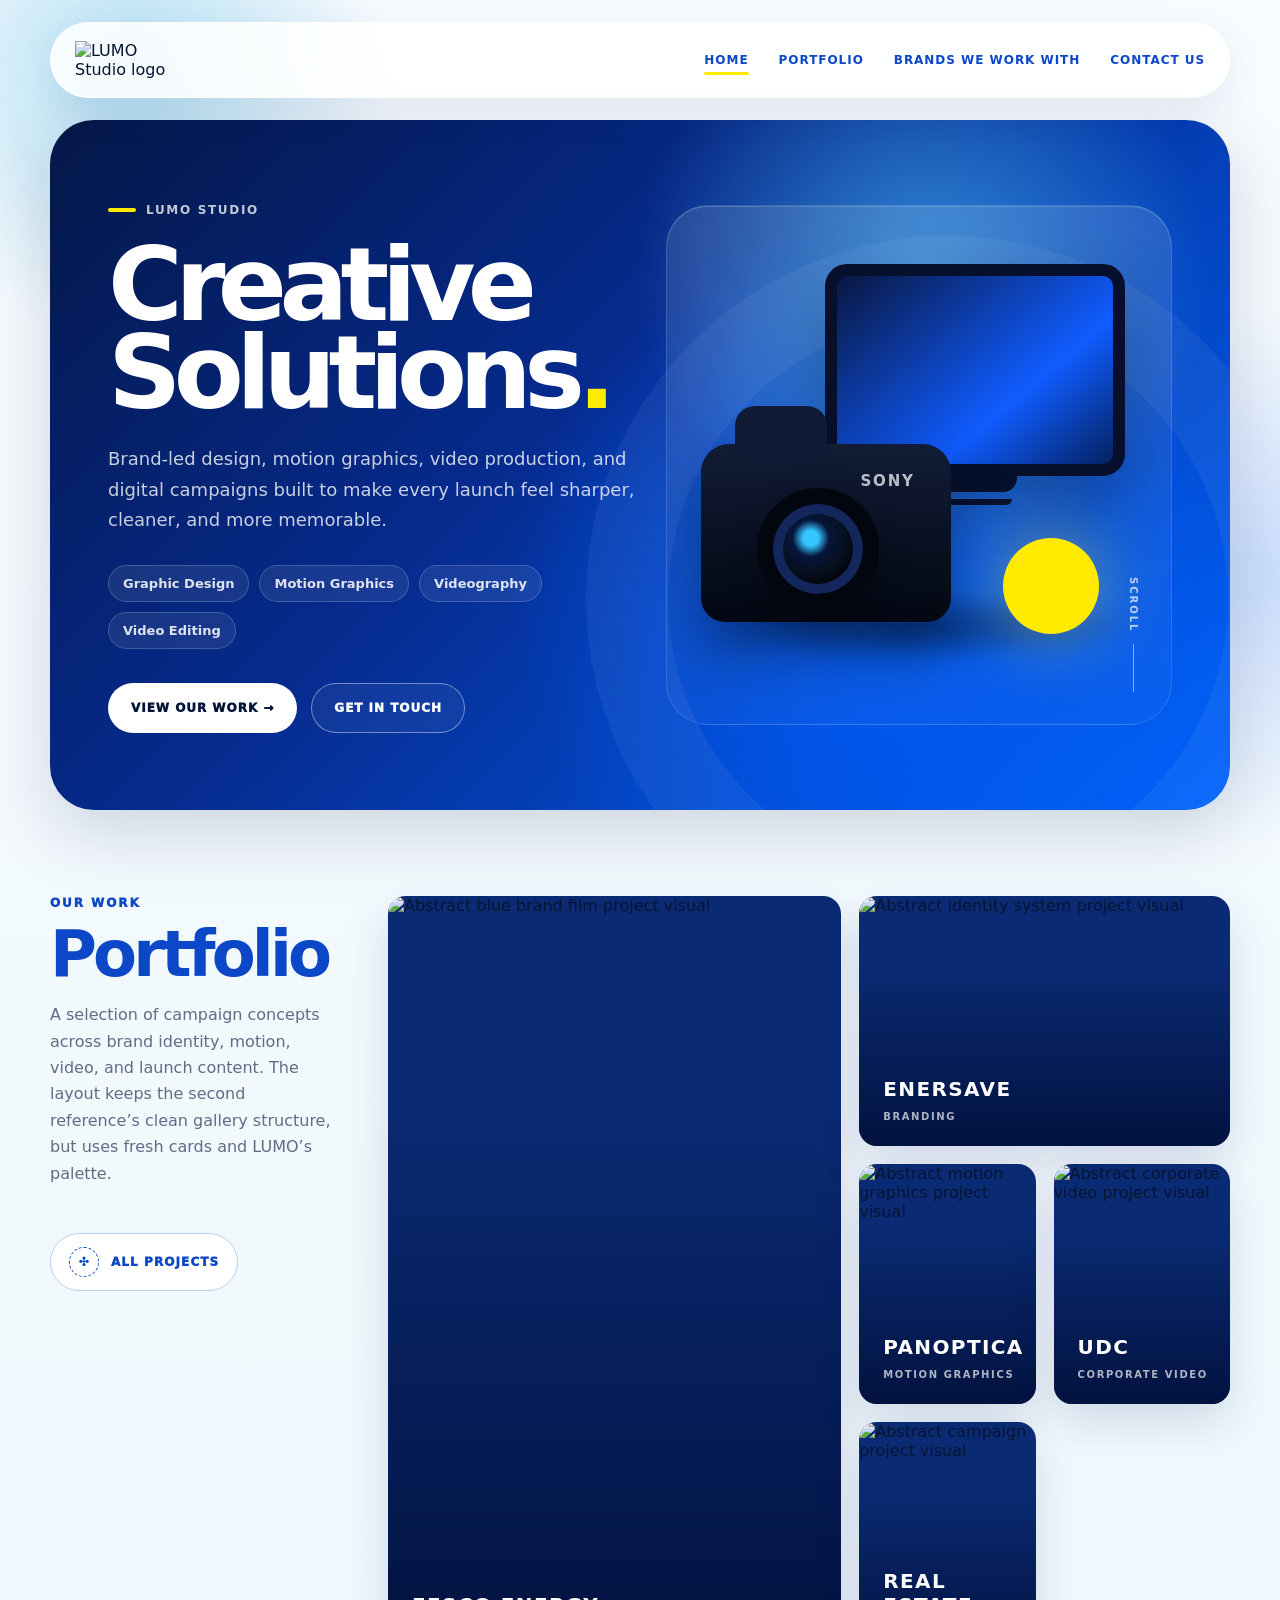
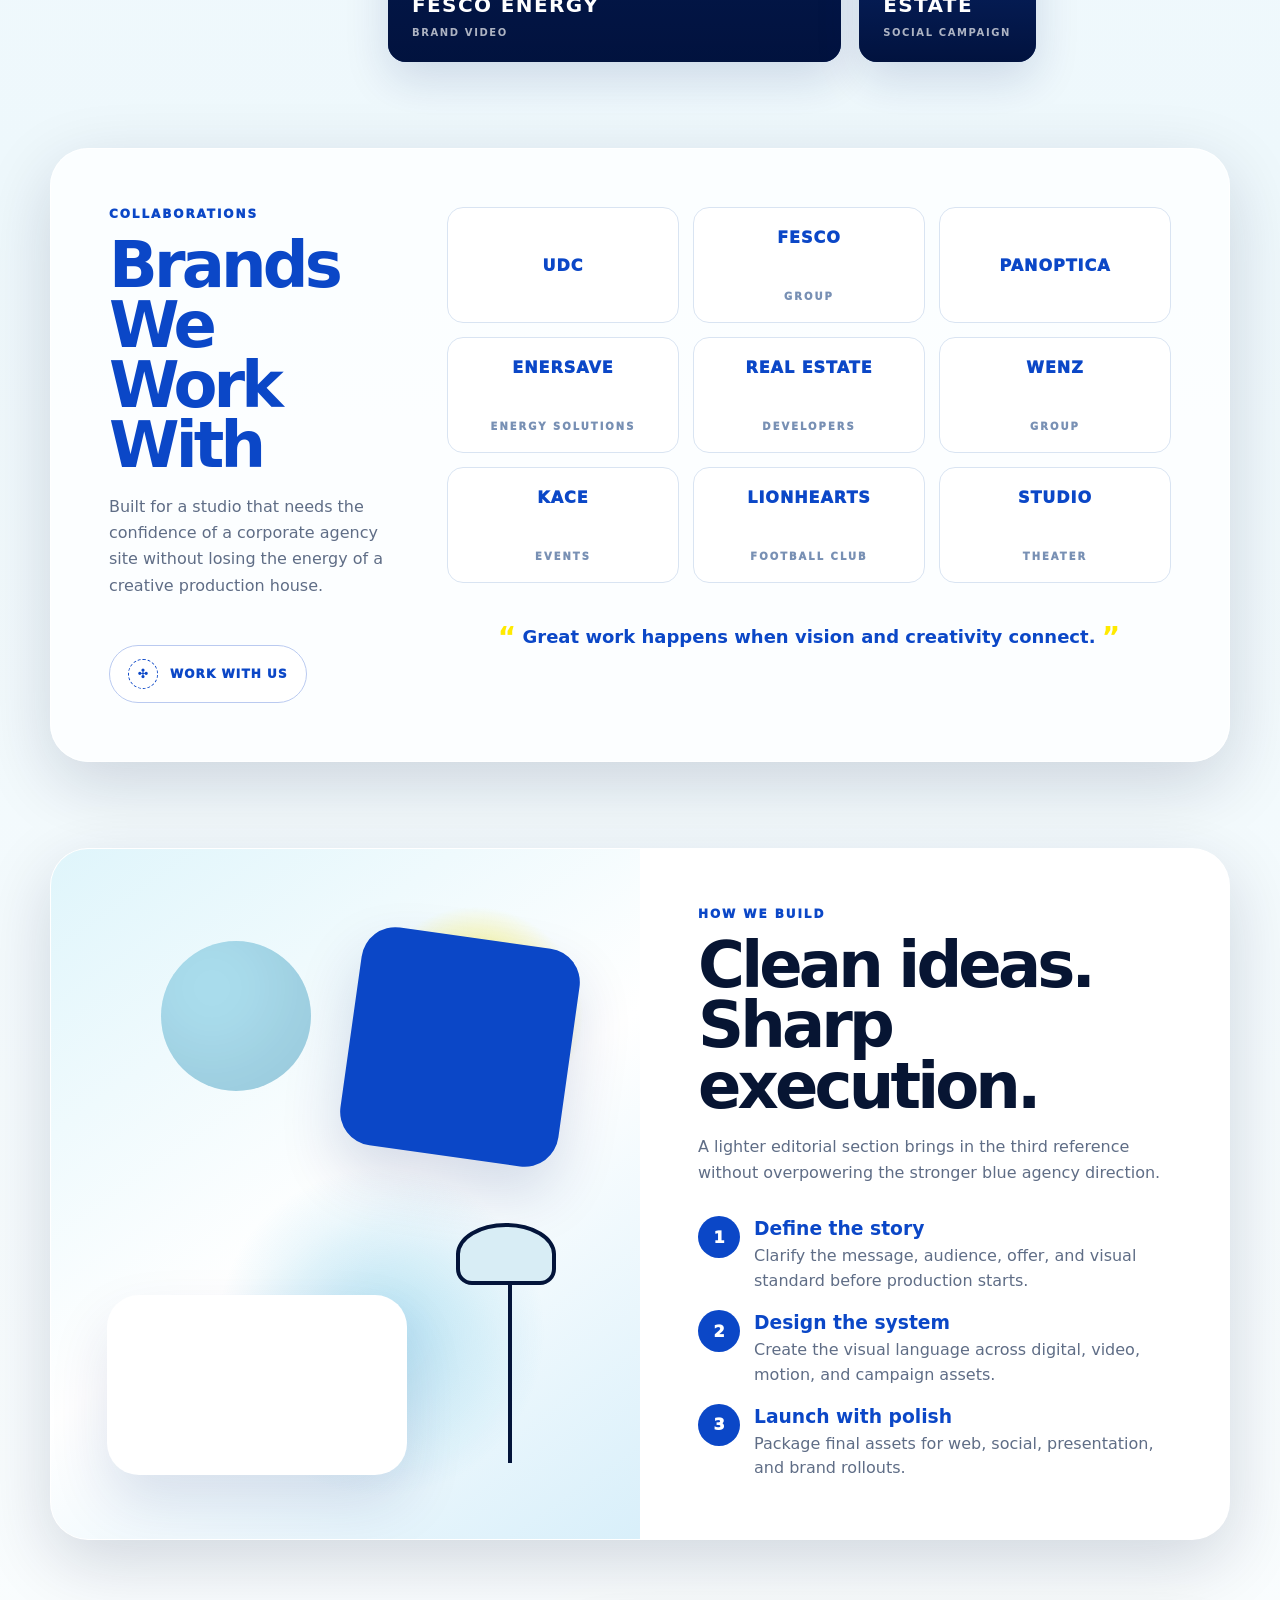
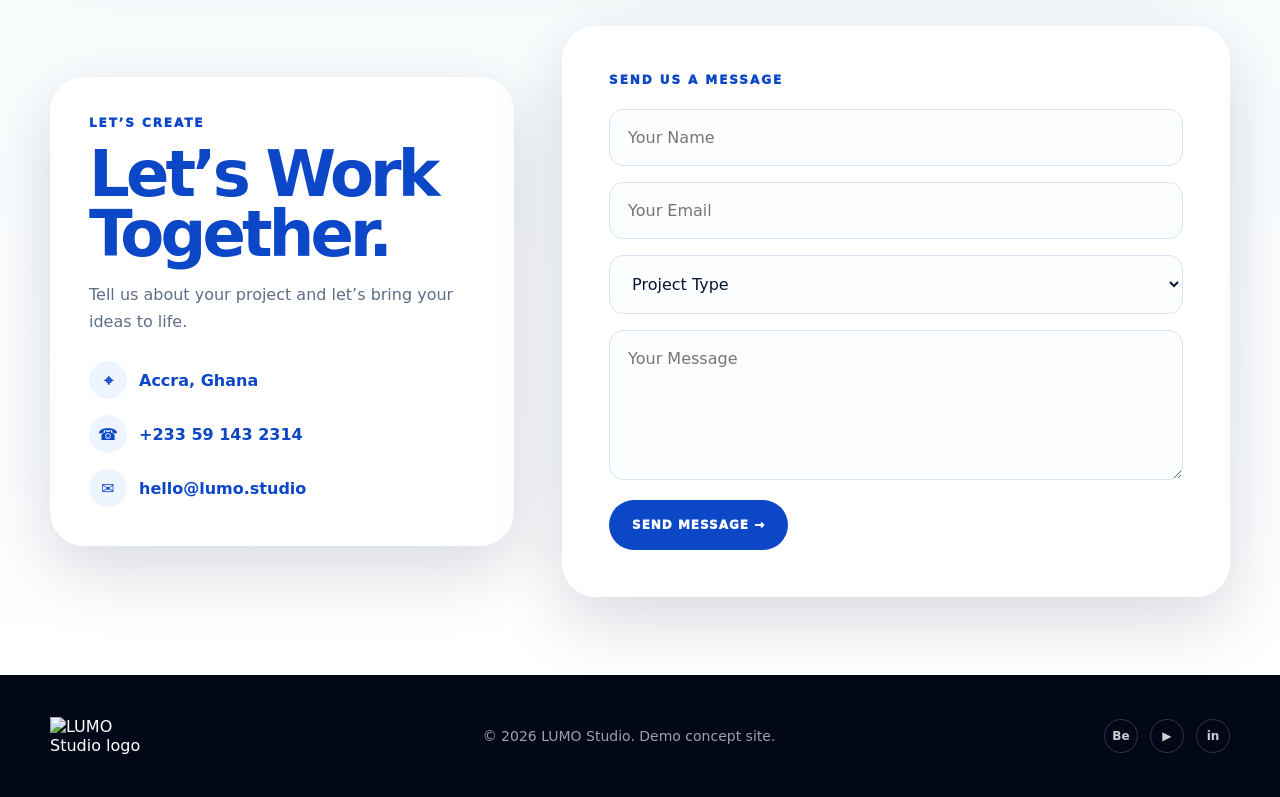
==== index.html @ 0fdd01d3 "Add files via upload" ====
<!doctype html>
<html lang="en">
<head>
  <meta charset="utf-8" />
  <meta name="viewport" content="width=device-width, initial-scale=1" />
  <title>LUMO Studio — Creative Solutions Demo</title>
  <meta name="description" content="Demo website concept for LUMO Studio: portfolio, brands, creative services, and contact." />
  <link rel="icon" href="assets/favicon.png" />
  <style>
    :root {
      --blue-950: #020817;
      --blue-900: #03143a;
      --blue-800: #062a78;
      --blue-700: #0b47c7;
      --blue-600: #005eff;
      --blue-500: #0b74ff;
      --sky: #43b5df;
      --soft-sky: #dff5fb;
      --yellow: #ffea00;
      --ink: #071533;
      --muted: #5f6d86;
      --line: #d9e4f2;
      --paper: #ffffff;
      --paper-soft: #f5f9ff;
      --shadow: 0 22px 70px rgba(3, 20, 58, .16);
      --radius-xl: 34px;
      --radius-lg: 24px;
      --radius-md: 16px;
      --max: 1180px;
    }

    * { box-sizing: border-box; }
    html { scroll-behavior: smooth; }
    body {
      margin: 0;
      font-family: Inter, ui-sans-serif, system-ui, -apple-system, BlinkMacSystemFont, "Segoe UI", sans-serif;
      color: var(--ink);
      background: linear-gradient(180deg, #f8fbff 0%, #eef8fc 44%, #ffffff 100%);
      overflow-x: hidden;
    }
    a { color: inherit; text-decoration: none; }
    img { display: block; max-width: 100%; }
    button, input, textarea, select { font: inherit; }

    .site-shell { position: relative; min-height: 100vh; }
    .glow {
      position: fixed;
      inset: -20% auto auto -10%;
      width: 520px;
      height: 520px;
      background: radial-gradient(circle, rgba(67,181,223,.38), transparent 70%);
      pointer-events: none;
      z-index: -1;
      filter: blur(12px);
    }
    .glow.two {
      inset: 35% -18% auto auto;
      background: radial-gradient(circle, rgba(0,94,255,.18), transparent 72%);
    }

    .nav {
      width: min(var(--max), calc(100% - 44px));
      margin: 22px auto 0;
      height: 76px;
      display: flex;
      align-items: center;
      justify-content: space-between;
      padding: 0 24px;
      border: 1px solid rgba(255,255,255,.72);
      border-radius: 999px;
      background: rgba(255,255,255,.86);
      backdrop-filter: blur(18px);
      box-shadow: 0 12px 40px rgba(0, 32, 98, .08);
      position: sticky;
      top: 16px;
      z-index: 40;
    }
    .brand { display: inline-flex; align-items: center; gap: 10px; min-width: 136px; }
    .brand img { width: 108px; height: auto; }
    .nav-links { display: flex; align-items: center; gap: 30px; text-transform: uppercase; letter-spacing: .08em; font-size: 12px; font-weight: 850; color: var(--blue-700); }
    .nav-links a { position: relative; padding: 10px 0; }
    .nav-links a::after {
      content: "";
      position: absolute;
      left: 0; right: 0; bottom: 2px;
      height: 3px;
      border-radius: 999px;
      background: var(--yellow);
      transform: scaleX(0);
      transform-origin: left;
      transition: transform .2s ease;
    }
    .nav-links a:hover::after, .nav-links a.active::after { transform: scaleX(1); }
    .mobile-toggle { display: none; border: 0; background: var(--blue-700); color: white; border-radius: 999px; width: 44px; height: 44px; align-items: center; justify-content: center; cursor: pointer; }
    .mobile-toggle span, .mobile-toggle span::before, .mobile-toggle span::after { content: ""; width: 18px; height: 2px; border-radius: 999px; display: block; background: currentColor; position: relative; }
    .mobile-toggle span::before { position: absolute; top: -6px; }
    .mobile-toggle span::after { position: absolute; top: 6px; }

    .hero {
      width: min(var(--max), calc(100% - 44px));
      margin: 22px auto 0;
      min-height: 690px;
      display: grid;
      grid-template-columns: 1.03fr .97fr;
      align-items: center;
      gap: 20px;
      padding: 58px;
      border-radius: 44px;
      color: white;
      background:
        radial-gradient(circle at 74% 22%, rgba(84,201,255,.55), transparent 28%),
        radial-gradient(circle at 70% 70%, rgba(0,94,255,.85), transparent 38%),
        linear-gradient(135deg, #041747 0%, #062b8f 43%, #0064ff 100%);
      box-shadow: var(--shadow);
      overflow: hidden;
      position: relative;
    }
    .hero::before {
      content: "";
      position: absolute;
      inset: auto -80px -150px auto;
      width: 560px;
      height: 560px;
      border-radius: 50%;
      border: 82px solid rgba(255,255,255,.05);
    }
    .hero-copy, .hero-visual { position: relative; z-index: 2; }
    .eyebrow {
      display: inline-flex;
      align-items: center;
      gap: 10px;
      text-transform: uppercase;
      letter-spacing: .14em;
      font-size: 12px;
      font-weight: 900;
      color: rgba(255,255,255,.76);
    }
    .eyebrow::before { content: ""; width: 28px; height: 4px; border-radius: 999px; background: var(--yellow); }
    h1, h2, h3, p { margin-top: 0; }
    h1 {
      font-size: clamp(54px, 8vw, 102px);
      line-height: .86;
      letter-spacing: -.075em;
      margin: 24px 0 28px;
      max-width: 690px;
    }
    .dot { color: var(--yellow); }
    .hero p {
      max-width: 530px;
      color: rgba(255,255,255,.78);
      font-size: 18px;
      line-height: 1.68;
      margin-bottom: 30px;
    }
    .hero-services { display: flex; flex-wrap: wrap; gap: 10px; margin: 0 0 34px; padding: 0; list-style: none; }
    .hero-services li {
      border: 1px solid rgba(255,255,255,.18);
      background: rgba(255,255,255,.08);
      padding: 10px 14px;
      border-radius: 999px;
      font-size: 13px;
      font-weight: 800;
      color: rgba(255,255,255,.86);
    }
    .actions { display: flex; gap: 14px; flex-wrap: wrap; }
    .btn {
      display: inline-flex;
      align-items: center;
      justify-content: center;
      gap: 10px;
      min-height: 50px;
      padding: 0 22px;
      border-radius: 999px;
      font-size: 12px;
      font-weight: 950;
      letter-spacing: .08em;
      text-transform: uppercase;
      border: 1px solid transparent;
      cursor: pointer;
      transition: transform .2s ease, box-shadow .2s ease, background .2s ease;
    }
    .btn:hover { transform: translateY(-2px); box-shadow: 0 12px 30px rgba(0,0,0,.14); }
    .btn.primary { color: var(--blue-900); background: white; }
    .btn.secondary { color: white; border-color: rgba(255,255,255,.42); background: rgba(255,255,255,.05); }
    .btn.blue { background: var(--blue-700); color: white; }
    .btn.ghost { background: white; color: var(--blue-700); border-color: var(--line); }

    .hero-visual { min-height: 560px; display: grid; place-items: center; }
    .stage {
      width: min(100%, 520px);
      height: 520px;
      border-radius: 42px;
      position: relative;
      background: linear-gradient(180deg, rgba(255,255,255,.12), rgba(255,255,255,.03));
      border: 1px solid rgba(255,255,255,.12);
      box-shadow: inset 0 1px 0 rgba(255,255,255,.18);
      overflow: hidden;
    }
    .stage::before {
      content: "";
      position: absolute;
      left: 34px; right: 34px; bottom: 62px;
      height: 72px;
      border-radius: 50%;
      background: radial-gradient(ellipse, rgba(0,0,0,.42), transparent 70%);
      filter: blur(8px);
    }
    .monitor {
      position: absolute;
      right: 46px; top: 58px;
      width: 300px; height: 212px;
      border-radius: 22px;
      background: linear-gradient(140deg, #091742, #105cff 65%, #042160);
      border: 12px solid #06102c;
      box-shadow: 0 30px 70px rgba(0,0,0,.3);
      display: grid; place-items: center;
    }
    .monitor img { width: 188px; filter: drop-shadow(0 10px 22px rgba(0,0,0,.25)); }
    .monitor::after { content: ""; position: absolute; width: 84px; height: 16px; background: #06102c; border-radius: 0 0 14px 14px; left: 50%; transform: translateX(-50%); bottom: -28px; box-shadow: 0 18px 0 -5px #06102c; }
    .camera {
      position: absolute;
      left: 34px; bottom: 102px;
      width: 250px; height: 178px;
      background: linear-gradient(180deg, #111c36, #030712);
      border-radius: 28px 28px 24px 24px;
      box-shadow: 0 32px 60px rgba(0,0,0,.38);
    }
    .camera::before {
      content: "";
      position: absolute; left: 34px; top: -38px; width: 92px; height: 52px; border-radius: 20px 20px 10px 10px; background: #101a34;
    }
    .camera::after {
      content: "SONY";
      position: absolute; right: 36px; top: 28px; color: rgba(255,255,255,.72); font-size: 15px; letter-spacing: .12em; font-weight: 900;
    }
    .lens { position: absolute; left: 56px; top: 44px; width: 122px; height: 122px; border-radius: 50%; background: radial-gradient(circle at 42% 38%, #35c5ff 0 10%, #06153a 24%, #07101f 45%, #000 70%); border: 16px solid #02060f; box-shadow: inset 0 0 0 10px #14275d, 0 10px 30px rgba(0,0,0,.3); }
    .accent-orb { position: absolute; right: 72px; bottom: 90px; width: 96px; height: 96px; border-radius: 50%; background: var(--yellow); box-shadow: 0 0 70px rgba(255,234,0,.4); }
    .scroll-note { position: absolute; right: 32px; bottom: 32px; writing-mode: vertical-rl; text-transform: uppercase; letter-spacing: .2em; font-size: 10px; font-weight: 900; color: rgba(255,255,255,.7); }
    .scroll-note::after { content: ""; display: inline-block; height: 48px; width: 1px; margin-top: 12px; background: rgba(255,255,255,.5); }

    section { width: min(var(--max), calc(100% - 44px)); margin: 86px auto 0; }
    .section-grid { display: grid; grid-template-columns: 290px 1fr; gap: 48px; align-items: start; }
    .section-kicker { color: var(--blue-700); text-transform: uppercase; letter-spacing: .16em; font-size: 12px; font-weight: 950; margin-bottom: 14px; }
    h2 { font-size: clamp(38px, 5vw, 70px); line-height: .94; letter-spacing: -.06em; margin-bottom: 18px; color: var(--blue-700); }
    .section-copy { color: var(--muted); line-height: 1.65; font-size: 16px; }

    .filter-pill {
      margin-top: 30px;
      display: inline-flex;
      align-items: center;
      gap: 12px;
      padding: 13px 18px;
      border-radius: 999px;
      border: 1px solid #bacaf0;
      color: var(--blue-700);
      font-size: 12px;
      font-weight: 950;
      letter-spacing: .09em;
      text-transform: uppercase;
      background: white;
    }
    .filter-pill .symbol { width: 30px; height: 30px; border-radius: 50%; border: 1px dashed var(--blue-700); display: grid; place-items: center; }

    .portfolio-grid { display: grid; grid-template-columns: 1.1fr .9fr; gap: 18px; }
    .portfolio-card {
      min-height: 240px;
      position: relative;
      overflow: hidden;
      border-radius: 18px;
      background: #0a2a73;
      box-shadow: 0 18px 46px rgba(5, 35, 109, .14);
      isolation: isolate;
    }
    .portfolio-card.large { min-height: 330px; }
    .portfolio-card img { width: 100%; height: 100%; object-fit: cover; position: absolute; inset: 0; z-index: -2; transition: transform .4s ease; }
    .portfolio-card::after { content: ""; position: absolute; inset: 0; background: linear-gradient(180deg, rgba(0,0,0,0) 28%, rgba(0,15,55,.88) 100%); z-index: -1; }
    .portfolio-card:hover img { transform: scale(1.06); }
    .card-label { position: absolute; left: 24px; bottom: 22px; color: white; }
    .card-label h3 { margin: 0 0 4px; text-transform: uppercase; letter-spacing: .07em; font-size: 20px; }
    .card-label span { text-transform: uppercase; letter-spacing: .16em; font-size: 10px; font-weight: 900; color: rgba(255,255,255,.68); }
    .portfolio-stack { display: grid; grid-template-columns: 1fr 1fr; gap: 18px; }
    .portfolio-stack .portfolio-card { min-height: 240px; }
    .portfolio-stack .portfolio-card:first-child { grid-column: span 2; min-height: 250px; }

    .brands-panel {
      padding: 58px;
      border-radius: 38px;
      background: rgba(255,255,255,.76);
      border: 1px solid rgba(255,255,255,.9);
      box-shadow: var(--shadow);
    }
    .brand-grid { display: grid; grid-template-columns: repeat(3, 1fr); gap: 14px; }
    .brand-tile {
      min-height: 116px;
      border: 1px solid var(--line);
      border-radius: 16px;
      background: white;
      display: grid;
      place-items: center;
      color: var(--blue-700);
      font-weight: 950;
      letter-spacing: .06em;
      text-align: center;
      text-transform: uppercase;
      transition: transform .2s ease, box-shadow .2s ease;
    }
    .brand-tile small { display: block; margin-top: 5px; color: #7890b4; font-size: 10px; letter-spacing: .2em; }
    .brand-tile:hover { transform: translateY(-4px); box-shadow: 0 20px 40px rgba(5, 35, 109, .11); }
    .quote { margin: 38px 0 0; color: var(--blue-700); text-align: center; font-weight: 850; font-size: 18px; }
    .quote .mark { color: var(--yellow); font-size: 28px; vertical-align: middle; }

    .split-feature {
      display: grid;
      grid-template-columns: 1fr 1fr;
      border-radius: 38px;
      overflow: hidden;
      background: white;
      box-shadow: var(--shadow);
      border: 1px solid rgba(255,255,255,.85);
    }
    .feature-image {
      min-height: 470px;
      background:
        radial-gradient(circle at 72% 24%, rgba(255,234,0,.84), transparent 16%),
        radial-gradient(circle at 56% 70%, rgba(67,181,223,.36), transparent 28%),
        linear-gradient(145deg, #dff5fb 0%, #ffffff 52%, #d8effa 100%);
      position: relative;
      overflow: hidden;
    }
    .feature-image::before { content: ""; position: absolute; width: 220px; height: 220px; border-radius: 34px; background: var(--blue-700); right: 70px; top: 88px; transform: rotate(8deg); box-shadow: 0 28px 60px rgba(5,35,109,.16); }
    .feature-image::after { content: ""; position: absolute; width: 300px; height: 180px; left: 56px; bottom: 64px; border-radius: 32px; background: white; box-shadow: 0 28px 60px rgba(5,35,109,.12); }
    .prop-circle { position: absolute; width: 150px; height: 150px; border-radius: 50%; background: #a9dcec; left: 110px; top: 92px; box-shadow: inset -24px -28px 60px rgba(3,20,58,.08); }
    .prop-lamp { position: absolute; width: 4px; height: 210px; background: var(--blue-900); right: 128px; bottom: 76px; }
    .prop-lamp::before { content: ""; position: absolute; width: 92px; height: 54px; border-radius: 50% 50% 16px 16px; right: -44px; top: -30px; background: #d8edf5; border: 4px solid var(--blue-900); }
    .feature-copy { padding: 58px; align-self: center; }
    .feature-copy h2 { color: var(--ink); }
    .steps { display: grid; gap: 16px; margin-top: 30px; }
    .step { display: grid; grid-template-columns: 42px 1fr; gap: 14px; align-items: start; }
    .step-num { width: 42px; height: 42px; border-radius: 50%; display: grid; place-items: center; background: var(--blue-700); color: white; font-weight: 950; }
    .step h3 { margin: 2px 0 5px; color: var(--blue-700); }
    .step p { margin: 0; color: var(--muted); line-height: 1.55; }

    .contact {
      margin-bottom: 78px;
      display: grid;
      grid-template-columns: .82fr 1.18fr;
      gap: 48px;
      align-items: center;
    }
    .contact-card {
      border-radius: 34px;
      background: white;
      padding: 38px;
      box-shadow: var(--shadow);
      border: 1px solid rgba(255,255,255,.9);
    }
    .contact-list { display: grid; gap: 16px; margin-top: 26px; color: var(--blue-700); font-weight: 750; }
    .contact-row { display: flex; gap: 12px; align-items: center; }
    .icon-dot { width: 38px; height: 38px; border-radius: 50%; display: grid; place-items: center; background: #eef5ff; color: var(--blue-700); }
    .form {
      padding: 46px;
      border-radius: 34px;
      background: white;
      box-shadow: var(--shadow);
      border: 1px solid rgba(255,255,255,.9);
    }
    .form-title { text-transform: uppercase; color: var(--blue-700); letter-spacing: .16em; font-size: 12px; font-weight: 950; margin-bottom: 22px; }
    .field { position: relative; margin-bottom: 16px; }
    .field input, .field select, .field textarea {
      width: 100%;
      border: 1px solid var(--line);
      border-radius: 14px;
      background: #fbfdff;
      padding: 18px 18px;
      color: var(--ink);
      outline: none;
      transition: border-color .2s ease, box-shadow .2s ease;
    }
    .field textarea { min-height: 150px; resize: vertical; }
    .field input:focus, .field select:focus, .field textarea:focus { border-color: var(--blue-600); box-shadow: 0 0 0 4px rgba(0,94,255,.08); }

    footer {
      background: var(--blue-950);
      color: white;
      padding: 42px 0;
    }
    .footer-inner { width: min(var(--max), calc(100% - 44px)); margin: 0 auto; display: flex; justify-content: space-between; align-items: center; gap: 24px; }
    .footer-inner img { width: 104px; }
    .footer-inner p { margin: 0; color: rgba(255,255,255,.62); font-size: 14px; }
    .socials { display: flex; gap: 12px; }
    .socials a { width: 34px; height: 34px; border-radius: 50%; border: 1px solid rgba(255,255,255,.18); display: grid; place-items: center; color: rgba(255,255,255,.8); font-size: 12px; font-weight: 900; }

    @media (max-width: 980px) {
      .nav { border-radius: 28px; height: auto; min-height: 72px; flex-wrap: wrap; }
      .mobile-toggle { display: inline-flex; }
      .nav-links { display: none; width: 100%; padding: 18px 0 10px; flex-direction: column; align-items: flex-start; gap: 12px; }
      .nav.open .nav-links { display: flex; }
      .hero { grid-template-columns: 1fr; padding: 44px 28px; min-height: auto; }
      .hero-visual { min-height: 480px; }
      .section-grid, .contact, .split-feature { grid-template-columns: 1fr; }
      .portfolio-grid { grid-template-columns: 1fr; }
      .brands-panel { padding: 34px; }
    }

    @media (max-width: 680px) {
      .nav, .hero, section, .footer-inner { width: min(100% - 28px, var(--max)); }
      .hero { border-radius: 30px; }
      h1 { font-size: 58px; }
      .stage { height: 430px; }
      .monitor { width: 252px; height: 174px; right: 24px; }
      .camera { transform: scale(.82); transform-origin: left bottom; left: 18px; }
      .accent-orb { width: 76px; height: 76px; }
      .portfolio-stack, .brand-grid { grid-template-columns: 1fr; }
      .portfolio-stack .portfolio-card:first-child { grid-column: auto; }
      .brands-panel, .feature-copy, .contact-card, .form { padding: 28px; }
      .footer-inner { flex-direction: column; align-items: flex-start; }
    }
  </style>
</head>
<body>
  <div class="site-shell">
    <div class="glow"></div>
    <div class="glow two"></div>

    <header class="nav" id="topNav">
      <a class="brand" href="#home" aria-label="LUMO home"><img src="assets/lumo-logo-blue.png" alt="LUMO Studio logo" /></a>
      <nav class="nav-links" aria-label="Primary navigation">
        <a href="#home" class="active">Home</a>
        <a href="#portfolio">Portfolio</a>
        <a href="#brands">Brands We Work With</a>
        <a href="#contact">Contact Us</a>
      </nav>
      <button class="mobile-toggle" aria-label="Open menu" onclick="document.getElementById('topNav').classList.toggle('open')"><span></span></button>
    </header>

    <main id="home" class="hero">
      <div class="hero-copy">
        <div class="eyebrow">LUMO Studio</div>
        <h1>Creative<br />Solutions<span class="dot">.</span></h1>
        <p>Brand-led design, motion graphics, video production, and digital campaigns built to make every launch feel sharper, cleaner, and more memorable.</p>
        <ul class="hero-services">
          <li>Graphic Design</li>
          <li>Motion Graphics</li>
          <li>Videography</li>
          <li>Video Editing</li>
        </ul>
        <div class="actions">
          <a class="btn primary" href="#portfolio">View Our Work →</a>
          <a class="btn secondary" href="#contact">Get In Touch</a>
        </div>
      </div>
      <div class="hero-visual" aria-hidden="true">
        <div class="stage">
          <div class="monitor"><img src="assets/lumo-logo-white.png" alt="" /></div>
          <div class="camera"><div class="lens"></div></div>
          <div class="accent-orb"></div>
          <div class="scroll-note">Scroll</div>
        </div>
      </div>
    </main>

    <section id="portfolio" class="section-grid">
      <div class="section-intro">
        <div class="section-kicker">Our Work</div>
        <h2>Portfolio</h2>
        <p class="section-copy">A selection of campaign concepts across brand identity, motion, video, and launch content. The layout keeps the second reference’s clean gallery structure, but uses fresh cards and LUMO’s palette.</p>
        <a class="filter-pill" href="#contact"><span class="symbol">✣</span> All Projects</a>
      </div>
      <div class="portfolio-grid">
        <a class="portfolio-card large" href="#contact" aria-label="Brand film project">
          <img src="assets/portfolio-brand-film.svg" alt="Abstract blue brand film project visual" />
          <div class="card-label"><h3>Fesco Energy</h3><span>Brand Video</span></div>
        </a>
        <div class="portfolio-stack">
          <a class="portfolio-card" href="#contact" aria-label="Identity system project">
            <img src="assets/portfolio-identity.svg" alt="Abstract identity system project visual" />
            <div class="card-label"><h3>Enersave</h3><span>Branding</span></div>
          </a>
          <a class="portfolio-card" href="#contact" aria-label="Motion graphics project">
            <img src="assets/portfolio-motion.svg" alt="Abstract motion graphics project visual" />
            <div class="card-label"><h3>Panoptica</h3><span>Motion Graphics</span></div>
          </a>
          <a class="portfolio-card" href="#contact" aria-label="Corporate video project">
            <img src="assets/portfolio-corporate.svg" alt="Abstract corporate video project visual" />
            <div class="card-label"><h3>UDC</h3><span>Corporate Video</span></div>
          </a>
          <a class="portfolio-card" href="#contact" aria-label="Campaign project">
            <img src="assets/portfolio-campaign.svg" alt="Abstract campaign project visual" />
            <div class="card-label"><h3>Real Estate</h3><span>Social Campaign</span></div>
          </a>
        </div>
      </div>
    </section>

    <section id="brands" class="brands-panel section-grid">
      <div class="section-intro">
        <div class="section-kicker">Collaborations</div>
        <h2>Brands<br />We Work With</h2>
        <p class="section-copy">Built for a studio that needs the confidence of a corporate agency site without losing the energy of a creative production house.</p>
        <a class="filter-pill" href="#contact"><span class="symbol">✣</span> Work With Us</a>
      </div>
      <div>
        <div class="brand-grid">
          <div class="brand-tile">UDC</div>
          <div class="brand-tile">FESCO <small>Group</small></div>
          <div class="brand-tile">Panoptica</div>
          <div class="brand-tile">Enersave <small>Energy Solutions</small></div>
          <div class="brand-tile">Real Estate <small>Developers</small></div>
          <div class="brand-tile">Wenz <small>Group</small></div>
          <div class="brand-tile">KACE <small>Events</small></div>
          <div class="brand-tile">Lionhearts <small>Football Club</small></div>
          <div class="brand-tile">Studio <small>Theater</small></div>
        </div>
        <p class="quote"><span class="mark">“</span> Great work happens when vision and creativity connect. <span class="mark">”</span></p>
      </div>
    </section>

    <section class="split-feature" aria-label="Creative process">
      <div class="feature-image">
        <div class="prop-circle"></div>
        <div class="prop-lamp"></div>
      </div>
      <div class="feature-copy">
        <div class="section-kicker">How We Build</div>
        <h2>Clean ideas. Sharp execution.</h2>
        <p class="section-copy">A lighter editorial section brings in the third reference without overpowering the stronger blue agency direction.</p>
        <div class="steps">
          <div class="step"><div class="step-num">1</div><div><h3>Define the story</h3><p>Clarify the message, audience, offer, and visual standard before production starts.</p></div></div>
          <div class="step"><div class="step-num">2</div><div><h3>Design the system</h3><p>Create the visual language across digital, video, motion, and campaign assets.</p></div></div>
          <div class="step"><div class="step-num">3</div><div><h3>Launch with polish</h3><p>Package final assets for web, social, presentation, and brand rollouts.</p></div></div>
        </div>
      </div>
    </section>

    <section id="contact" class="contact">
      <div class="contact-card">
        <div class="section-kicker">Let’s Create</div>
        <h2>Let’s Work<br />Together.</h2>
        <p class="section-copy">Tell us about your project and let’s bring your ideas to life.</p>
        <div class="contact-list">
          <div class="contact-row"><span class="icon-dot">⌖</span><span>Accra, Ghana</span></div>
          <div class="contact-row"><span class="icon-dot">☎</span><span>+233 59 143 2314</span></div>
          <div class="contact-row"><span class="icon-dot">✉</span><span>hello@lumo.studio</span></div>
        </div>
      </div>
      <form class="form" onsubmit="event.preventDefault(); this.querySelector('.btn').textContent='Message Ready ✓';">
        <div class="form-title">Send Us A Message</div>
        <div class="field"><input type="text" placeholder="Your Name" required /></div>
        <div class="field"><input type="email" placeholder="Your Email" required /></div>
        <div class="field"><select required><option value="">Project Type</option><option>Brand Identity</option><option>Video Production</option><option>Motion Graphics</option><option>Campaign Content</option></select></div>
        <div class="field"><textarea placeholder="Your Message" required></textarea></div>
        <button class="btn blue" type="submit">Send Message →</button>
      </form>
    </section>
  </div>

  <footer>
    <div class="footer-inner">
      <img src="assets/lumo-logo-white.png" alt="LUMO Studio logo" />
      <p>© 2026 LUMO Studio. Demo concept site.</p>
      <div class="socials" aria-label="Social links">
        <a href="#home">Be</a><a href="#home">▶</a><a href="#home">in</a>
      </div>
    </div>
  </footer>

  <script>
    const links = document.querySelectorAll('.nav-links a');
    const sections = [...links].map(a => document.querySelector(a.getAttribute('href'))).filter(Boolean);
    const observer = new IntersectionObserver(entries => {
      entries.forEach(entry => {
        if (!entry.isIntersecting) return;
        links.forEach(a => a.classList.toggle('active', a.getAttribute('href') === '#' + entry.target.id));
      });
    }, { rootMargin: '-42% 0px -50% 0px', threshold: 0 });
    sections.forEach(section => observer.observe(section));
  </script>
</body>
</html>
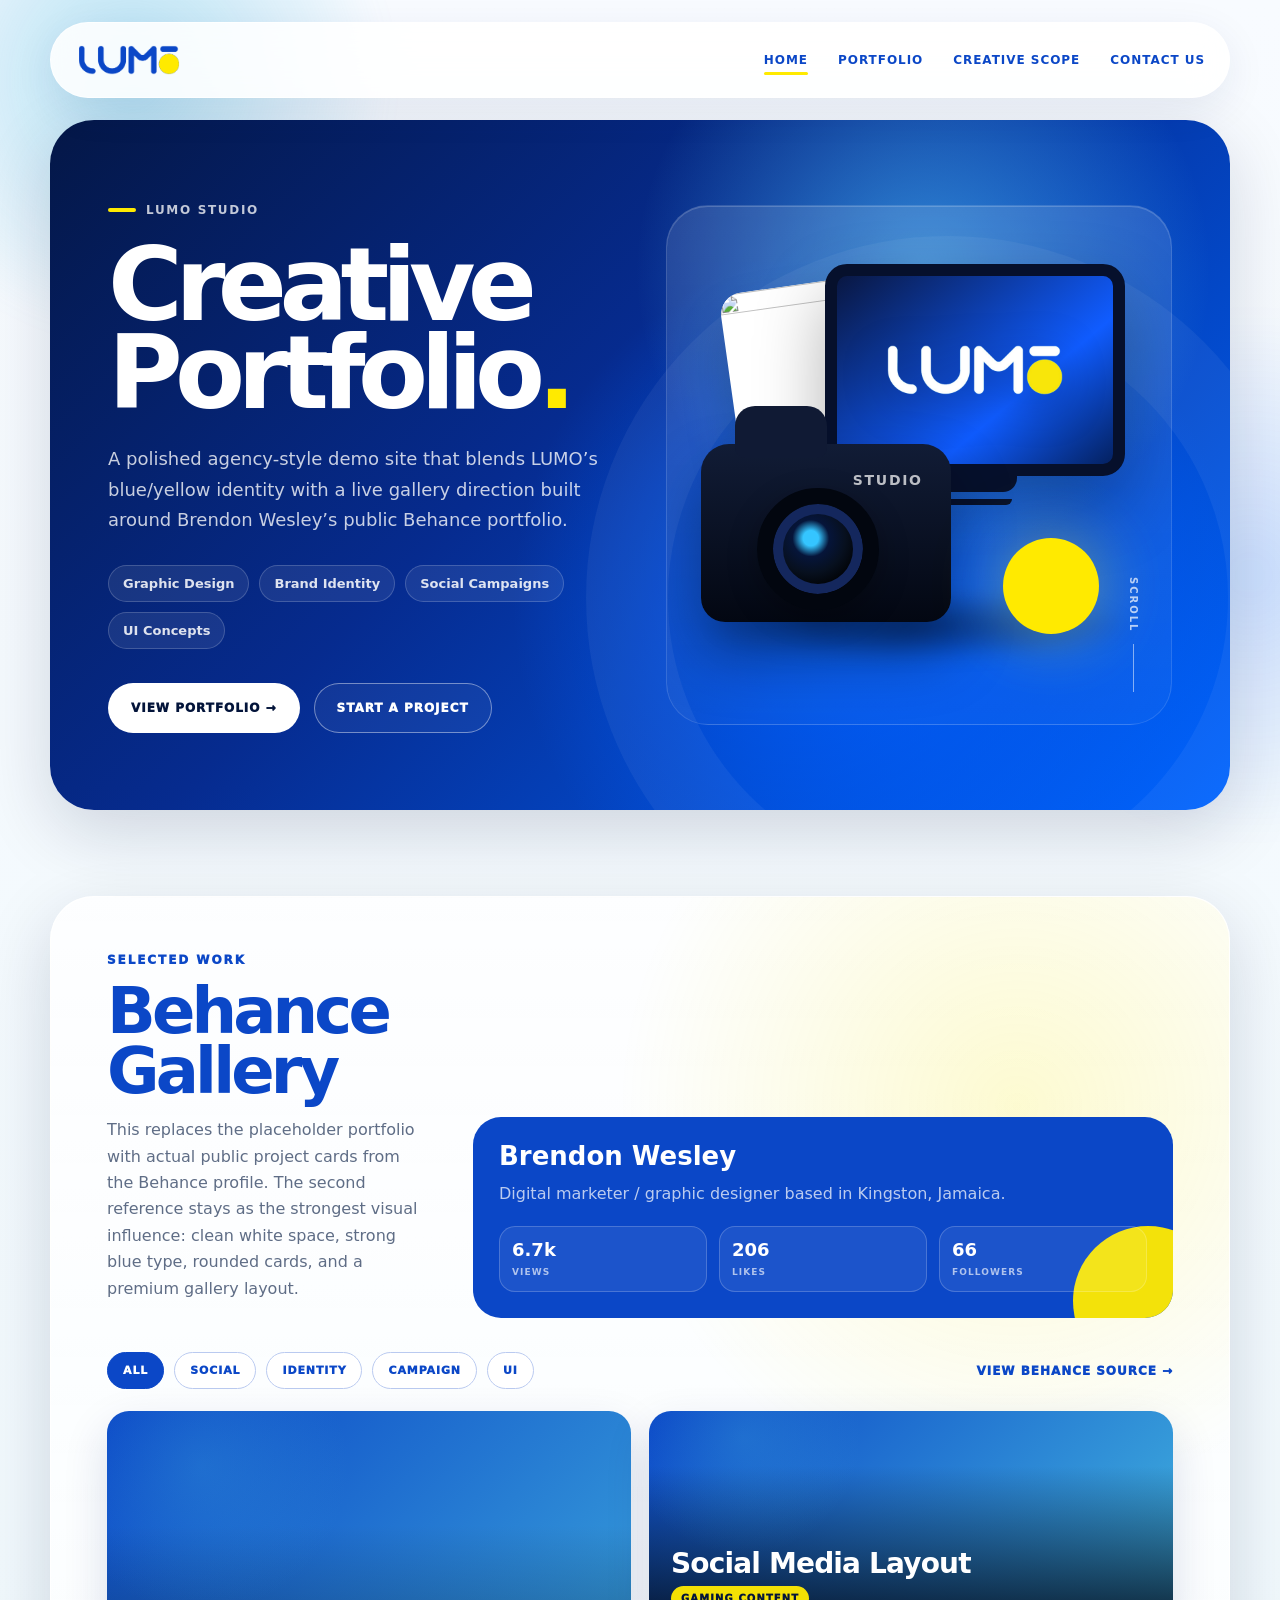
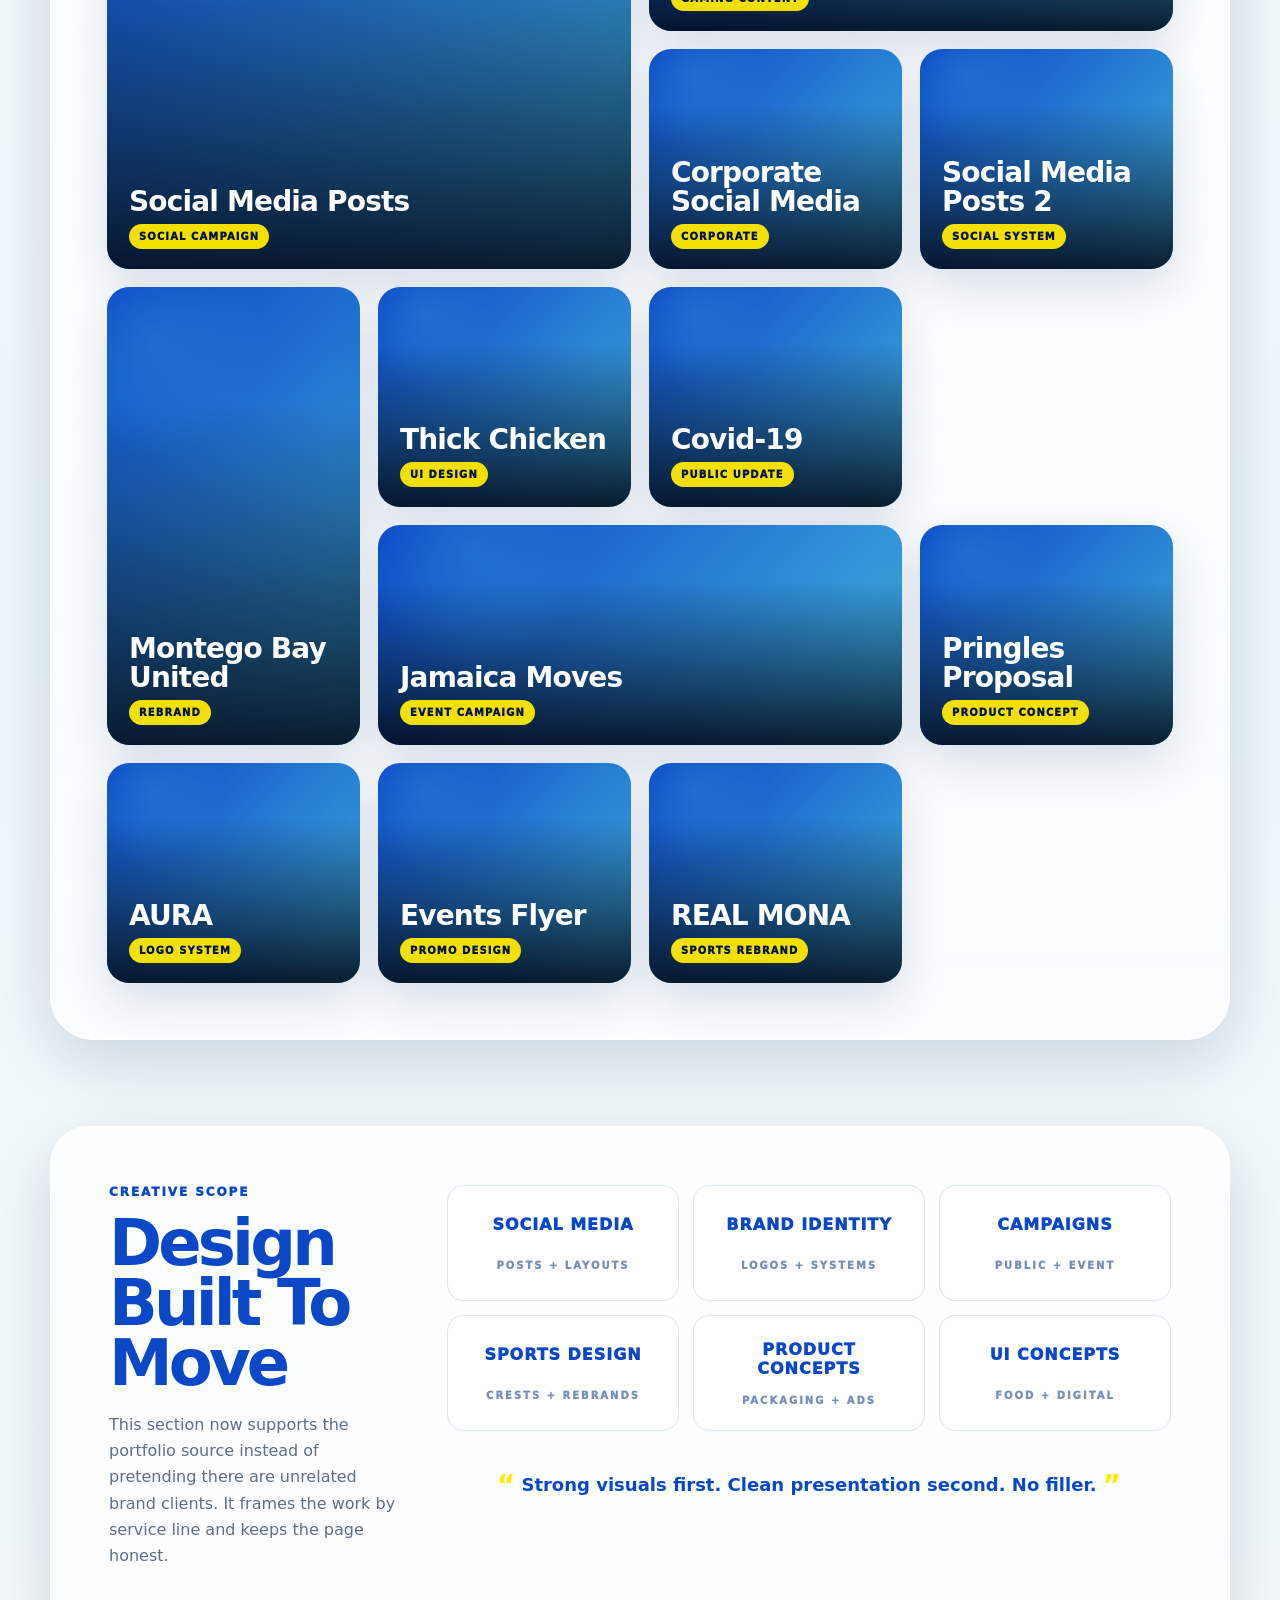
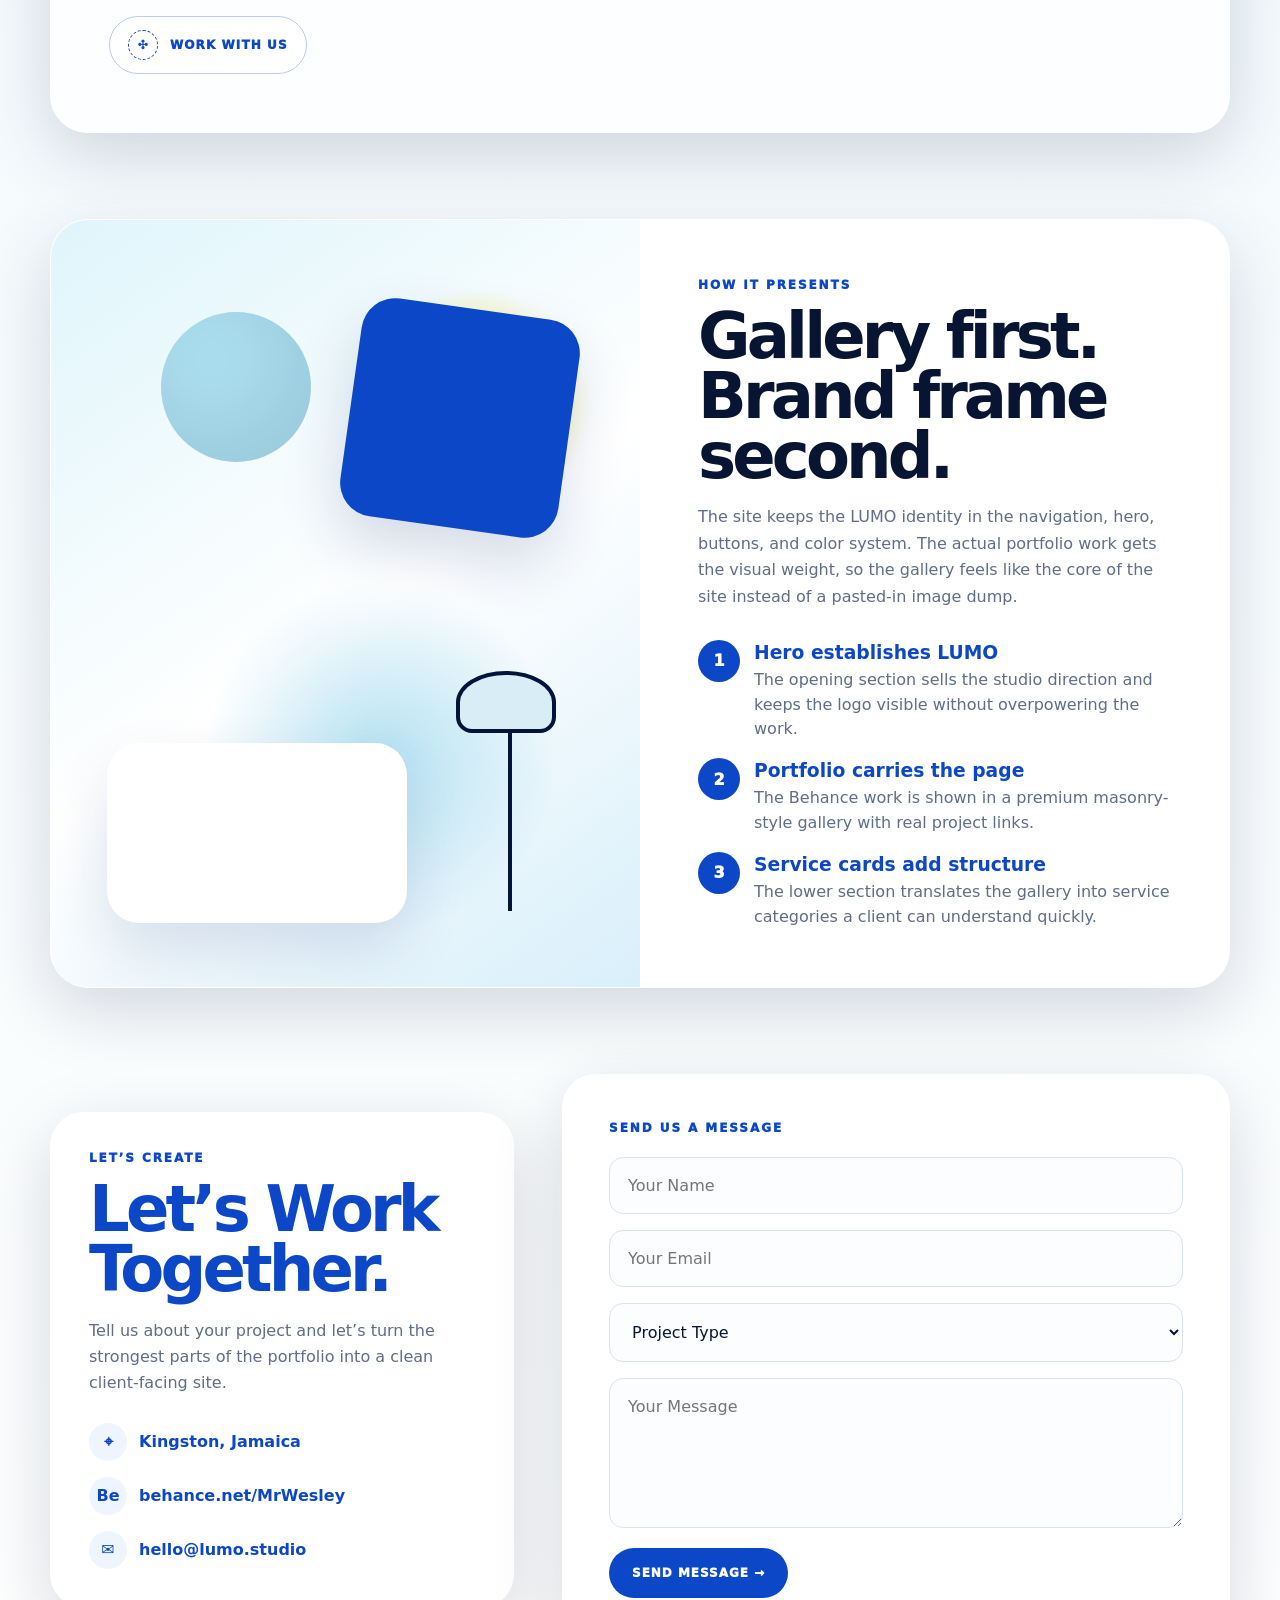
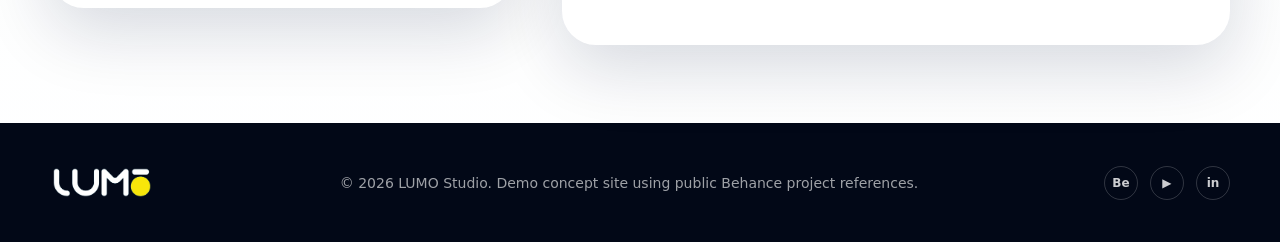
==== commit cb80868a: "Add files via upload" ====
--- a/index.html
+++ b/index.html
@@ -3,8 +3,8 @@
 <head>
   <meta charset="utf-8" />
   <meta name="viewport" content="width=device-width, initial-scale=1" />
-  <title>LUMO Studio — Creative Solutions Demo</title>
-  <meta name="description" content="Demo website concept for LUMO Studio: portfolio, brands, creative services, and contact." />
+  <title>LUMO Studio — Behance Gallery Demo</title>
+  <meta name="description" content="Demo portfolio website concept for LUMO Studio using selected public Behance work from Brendon Wesley's profile." />
   <link rel="icon" href="assets/favicon.png" />
   <style>
     :root {
@@ -61,14 +61,14 @@
     .nav {
       width: min(var(--max), calc(100% - 44px));
       margin: 22px auto 0;
-      height: 76px;
+      min-height: 76px;
       display: flex;
       align-items: center;
       justify-content: space-between;
       padding: 0 24px;
       border: 1px solid rgba(255,255,255,.72);
       border-radius: 999px;
-      background: rgba(255,255,255,.86);
+      background: rgba(255,255,255,.88);
       backdrop-filter: blur(18px);
       box-shadow: 0 12px 40px rgba(0, 32, 98, .08);
       position: sticky;
@@ -146,7 +146,7 @@
     }
     .dot { color: var(--yellow); }
     .hero p {
-      max-width: 530px;
+      max-width: 550px;
       color: rgba(255,255,255,.78);
       font-size: 18px;
       line-height: 1.68;
@@ -230,11 +230,23 @@
       position: absolute; left: 34px; top: -38px; width: 92px; height: 52px; border-radius: 20px 20px 10px 10px; background: #101a34;
     }
     .camera::after {
-      content: "SONY";
-      position: absolute; right: 36px; top: 28px; color: rgba(255,255,255,.72); font-size: 15px; letter-spacing: .12em; font-weight: 900;
+      content: "STUDIO";
+      position: absolute; right: 28px; top: 28px; color: rgba(255,255,255,.72); font-size: 14px; letter-spacing: .12em; font-weight: 900;
     }
     .lens { position: absolute; left: 56px; top: 44px; width: 122px; height: 122px; border-radius: 50%; background: radial-gradient(circle at 42% 38%, #35c5ff 0 10%, #06153a 24%, #07101f 45%, #000 70%); border: 16px solid #02060f; box-shadow: inset 0 0 0 10px #14275d, 0 10px 30px rgba(0,0,0,.3); }
     .accent-orb { position: absolute; right: 72px; bottom: 90px; width: 96px; height: 96px; border-radius: 50%; background: var(--yellow); box-shadow: 0 0 70px rgba(255,234,0,.4); }
+    .hero-mini-card {
+      position: absolute;
+      left: 62px;
+      top: 78px;
+      width: 158px;
+      border-radius: 22px;
+      overflow: hidden;
+      box-shadow: 0 30px 50px rgba(0,0,0,.24);
+      transform: rotate(-8deg);
+      background: white;
+    }
+    .hero-mini-card img { width: 100%; aspect-ratio: 1 / 1.05; object-fit: cover; }
     .scroll-note { position: absolute; right: 32px; bottom: 32px; writing-mode: vertical-rl; text-transform: uppercase; letter-spacing: .2em; font-size: 10px; font-weight: 900; color: rgba(255,255,255,.7); }
     .scroll-note::after { content: ""; display: inline-block; height: 48px; width: 1px; margin-top: 12px; background: rgba(255,255,255,.5); }
 
@@ -261,26 +273,169 @@
     }
     .filter-pill .symbol { width: 30px; height: 30px; border-radius: 50%; border: 1px dashed var(--blue-700); display: grid; place-items: center; }
 
-    .portfolio-grid { display: grid; grid-template-columns: 1.1fr .9fr; gap: 18px; }
-    .portfolio-card {
-      min-height: 240px;
+    .portfolio-showcase {
+      padding: 56px;
+      border-radius: 44px;
+      background:
+        radial-gradient(circle at 82% 12%, rgba(255,234,0,.18), transparent 22%),
+        linear-gradient(180deg, rgba(255,255,255,.82), rgba(255,255,255,.68));
+      box-shadow: var(--shadow);
+      border: 1px solid rgba(255,255,255,.9);
+    }
+    .portfolio-head {
+      display: grid;
+      grid-template-columns: 320px 1fr;
+      gap: 46px;
+      align-items: end;
+      margin-bottom: 34px;
+    }
+    .portfolio-head h2 { margin-bottom: 16px; }
+    .profile-card {
+      background: var(--blue-700);
+      color: white;
+      border-radius: 28px;
+      padding: 26px;
+      min-height: 180px;
       position: relative;
       overflow: hidden;
-      border-radius: 18px;
+    }
+    .profile-card::after {
+      content: "";
+      position: absolute;
+      width: 150px;
+      height: 150px;
+      right: -50px;
+      bottom: -58px;
+      border-radius: 50%;
+      background: var(--yellow);
+      opacity: .95;
+    }
+    .profile-card strong { display: block; font-size: 26px; line-height: 1.05; margin-bottom: 12px; position: relative; z-index: 2; }
+    .profile-card span { display: block; color: rgba(255,255,255,.72); line-height: 1.5; position: relative; z-index: 2; }
+    .profile-stats {
+      display: grid;
+      grid-template-columns: repeat(3, 1fr);
+      gap: 12px;
+      margin-top: 20px;
+      position: relative;
+      z-index: 2;
+    }
+    .profile-stat {
+      border: 1px solid rgba(255,255,255,.2);
+      border-radius: 16px;
+      padding: 12px;
+      background: rgba(255,255,255,.07);
+    }
+    .profile-stat b { display: block; font-size: 18px; }
+    .profile-stat small { color: rgba(255,255,255,.65); text-transform: uppercase; letter-spacing: .12em; font-weight: 850; font-size: 9px; }
+    .gallery-tools {
+      display: flex;
+      flex-wrap: wrap;
+      justify-content: space-between;
+      gap: 14px;
+      align-items: center;
+      margin: 0 0 22px;
+    }
+    .filter-buttons { display: flex; flex-wrap: wrap; gap: 10px; }
+    .gallery-filter {
+      border: 1px solid #bacaf0;
+      color: var(--blue-700);
+      background: white;
+      border-radius: 999px;
+      padding: 11px 15px;
+      text-transform: uppercase;
+      letter-spacing: .08em;
+      font-size: 11px;
+      font-weight: 950;
+      cursor: pointer;
+      transition: transform .2s ease, background .2s ease, color .2s ease;
+    }
+    .gallery-filter:hover { transform: translateY(-2px); }
+    .gallery-filter.active { background: var(--blue-700); color: white; border-color: var(--blue-700); }
+    .source-link { color: var(--blue-700); font-size: 12px; font-weight: 950; letter-spacing: .08em; text-transform: uppercase; }
+    .gallery-grid {
+      display: grid;
+      grid-template-columns: repeat(4, minmax(0, 1fr));
+      grid-auto-rows: 220px;
+      gap: 18px;
+    }
+    .work-card {
+      position: relative;
+      overflow: hidden;
+      border-radius: 22px;
       background: #0a2a73;
       box-shadow: 0 18px 46px rgba(5, 35, 109, .14);
       isolation: isolate;
-    }
-    .portfolio-card.large { min-height: 330px; }
-    .portfolio-card img { width: 100%; height: 100%; object-fit: cover; position: absolute; inset: 0; z-index: -2; transition: transform .4s ease; }
-    .portfolio-card::after { content: ""; position: absolute; inset: 0; background: linear-gradient(180deg, rgba(0,0,0,0) 28%, rgba(0,15,55,.88) 100%); z-index: -1; }
-    .portfolio-card:hover img { transform: scale(1.06); }
-    .card-label { position: absolute; left: 24px; bottom: 22px; color: white; }
-    .card-label h3 { margin: 0 0 4px; text-transform: uppercase; letter-spacing: .07em; font-size: 20px; }
-    .card-label span { text-transform: uppercase; letter-spacing: .16em; font-size: 10px; font-weight: 900; color: rgba(255,255,255,.68); }
-    .portfolio-stack { display: grid; grid-template-columns: 1fr 1fr; gap: 18px; }
-    .portfolio-stack .portfolio-card { min-height: 240px; }
-    .portfolio-stack .portfolio-card:first-child { grid-column: span 2; min-height: 250px; }
+      min-height: 220px;
+      transform: translateZ(0);
+    }
+    .work-card.featured { grid-column: span 2; grid-row: span 2; }
+    .work-card.wide { grid-column: span 2; }
+    .work-card.tall { grid-row: span 2; }
+    .work-card img {
+      width: 100%;
+      height: 100%;
+      object-fit: cover;
+      position: absolute;
+      inset: 0;
+      z-index: -2;
+      transition: transform .5s ease, filter .5s ease;
+    }
+    .work-card::before {
+      content: "";
+      position: absolute;
+      inset: 0;
+      background:
+        radial-gradient(circle at 18% 12%, rgba(67,181,223,.24), transparent 25%),
+        linear-gradient(180deg, rgba(0,0,0,0) 25%, rgba(2,8,23,.88) 100%);
+      z-index: -1;
+    }
+    .work-card::after {
+      content: "View Project";
+      position: absolute;
+      right: 18px;
+      top: 18px;
+      background: rgba(255,255,255,.94);
+      color: var(--blue-700);
+      border-radius: 999px;
+      padding: 10px 12px;
+      text-transform: uppercase;
+      letter-spacing: .08em;
+      font-size: 10px;
+      font-weight: 950;
+      transform: translateY(-10px);
+      opacity: 0;
+      transition: transform .25s ease, opacity .25s ease;
+    }
+    .work-card:hover img { transform: scale(1.08); filter: saturate(1.12) contrast(1.04); }
+    .work-card:hover::after { transform: translateY(0); opacity: 1; }
+    .work-meta {
+      position: absolute;
+      left: 22px;
+      right: 22px;
+      bottom: 20px;
+      color: white;
+    }
+    .work-meta h3 {
+      margin: 0 0 8px;
+      font-size: clamp(18px, 2.2vw, 28px);
+      line-height: 1.02;
+      letter-spacing: -.03em;
+    }
+    .work-meta span {
+      display: inline-flex;
+      padding: 7px 10px;
+      border-radius: 999px;
+      background: rgba(255,234,0,.95);
+      color: var(--blue-900);
+      text-transform: uppercase;
+      letter-spacing: .11em;
+      font-size: 10px;
+      font-weight: 950;
+    }
+    .work-card.is-hidden { display: none; }
+    .image-error img { display: none; }
+    .image-error { background: linear-gradient(135deg, var(--blue-700), var(--sky)); }
 
     .brands-panel {
       padding: 58px;
@@ -303,6 +458,7 @@
       text-align: center;
       text-transform: uppercase;
       transition: transform .2s ease, box-shadow .2s ease;
+      padding: 18px;
     }
     .brand-tile small { display: block; margin-top: 5px; color: #7890b4; font-size: 10px; letter-spacing: .2em; }
     .brand-tile:hover { transform: translateY(-4px); box-shadow: 0 20px 40px rgba(5, 35, 109, .11); }
@@ -390,6 +546,10 @@
     .socials { display: flex; gap: 12px; }
     .socials a { width: 34px; height: 34px; border-radius: 50%; border: 1px solid rgba(255,255,255,.18); display: grid; place-items: center; color: rgba(255,255,255,.8); font-size: 12px; font-weight: 900; }
 
+    @media (max-width: 1100px) {
+      .gallery-grid { grid-template-columns: repeat(3, minmax(0, 1fr)); }
+      .work-card.featured { grid-column: span 2; }
+    }
     @media (max-width: 980px) {
       .nav { border-radius: 28px; height: auto; min-height: 72px; flex-wrap: wrap; }
       .mobile-toggle { display: inline-flex; }
@@ -397,9 +557,10 @@
       .nav.open .nav-links { display: flex; }
       .hero { grid-template-columns: 1fr; padding: 44px 28px; min-height: auto; }
       .hero-visual { min-height: 480px; }
-      .section-grid, .contact, .split-feature { grid-template-columns: 1fr; }
-      .portfolio-grid { grid-template-columns: 1fr; }
-      .brands-panel { padding: 34px; }
+      .section-grid, .contact, .split-feature, .portfolio-head { grid-template-columns: 1fr; }
+      .brands-panel, .portfolio-showcase { padding: 34px; }
+      .gallery-grid { grid-template-columns: repeat(2, minmax(0, 1fr)); }
+      .work-card.featured, .work-card.wide { grid-column: span 2; }
     }
 
     @media (max-width: 680px) {
@@ -408,11 +569,14 @@
       h1 { font-size: 58px; }
       .stage { height: 430px; }
       .monitor { width: 252px; height: 174px; right: 24px; }
+      .hero-mini-card { left: 28px; top: 58px; width: 124px; }
       .camera { transform: scale(.82); transform-origin: left bottom; left: 18px; }
       .accent-orb { width: 76px; height: 76px; }
-      .portfolio-stack, .brand-grid { grid-template-columns: 1fr; }
-      .portfolio-stack .portfolio-card:first-child { grid-column: auto; }
-      .brands-panel, .feature-copy, .contact-card, .form { padding: 28px; }
+      .brand-grid { grid-template-columns: 1fr; }
+      .gallery-grid { display: block; }
+      .work-card, .work-card.featured, .work-card.wide, .work-card.tall { height: 300px; margin-bottom: 16px; }
+      .brands-panel, .portfolio-showcase, .feature-copy, .contact-card, .form { padding: 28px; }
+      .profile-stats { grid-template-columns: 1fr; }
       .footer-inner { flex-direction: column; align-items: flex-start; }
     }
   </style>
@@ -427,7 +591,7 @@
       <nav class="nav-links" aria-label="Primary navigation">
         <a href="#home" class="active">Home</a>
         <a href="#portfolio">Portfolio</a>
-        <a href="#brands">Brands We Work With</a>
+        <a href="#brands">Creative Scope</a>
         <a href="#contact">Contact Us</a>
       </nav>
       <button class="mobile-toggle" aria-label="Open menu" onclick="document.getElementById('topNav').classList.toggle('open')"><span></span></button>
@@ -436,21 +600,22 @@
     <main id="home" class="hero">
       <div class="hero-copy">
         <div class="eyebrow">LUMO Studio</div>
-        <h1>Creative<br />Solutions<span class="dot">.</span></h1>
-        <p>Brand-led design, motion graphics, video production, and digital campaigns built to make every launch feel sharper, cleaner, and more memorable.</p>
+        <h1>Creative<br />Portfolio<span class="dot">.</span></h1>
+        <p>A polished agency-style demo site that blends LUMO’s blue/yellow identity with a live gallery direction built around Brendon Wesley’s public Behance portfolio.</p>
         <ul class="hero-services">
           <li>Graphic Design</li>
-          <li>Motion Graphics</li>
-          <li>Videography</li>
-          <li>Video Editing</li>
+          <li>Brand Identity</li>
+          <li>Social Campaigns</li>
+          <li>UI Concepts</li>
         </ul>
         <div class="actions">
-          <a class="btn primary" href="#portfolio">View Our Work →</a>
-          <a class="btn secondary" href="#contact">Get In Touch</a>
+          <a class="btn primary" href="#portfolio">View Portfolio →</a>
+          <a class="btn secondary" href="#contact">Start A Project</a>
         </div>
       </div>
       <div class="hero-visual" aria-hidden="true">
         <div class="stage">
+          <div class="hero-mini-card"><img src="https://mir-s3-cdn-cf.behance.net/projects/404/cbb0a0227065101.Y3JvcCwzMjQwLDI1MzQsMCww.jpg" alt="" /></div>
           <div class="monitor"><img src="assets/lumo-logo-white.png" alt="" /></div>
           <div class="camera"><div class="lens"></div></div>
           <div class="accent-orb"></div>
@@ -459,59 +624,104 @@
       </div>
     </main>
 
-    <section id="portfolio" class="section-grid">
-      <div class="section-intro">
-        <div class="section-kicker">Our Work</div>
-        <h2>Portfolio</h2>
-        <p class="section-copy">A selection of campaign concepts across brand identity, motion, video, and launch content. The layout keeps the second reference’s clean gallery structure, but uses fresh cards and LUMO’s palette.</p>
-        <a class="filter-pill" href="#contact"><span class="symbol">✣</span> All Projects</a>
-      </div>
-      <div class="portfolio-grid">
-        <a class="portfolio-card large" href="#contact" aria-label="Brand film project">
-          <img src="assets/portfolio-brand-film.svg" alt="Abstract blue brand film project visual" />
-          <div class="card-label"><h3>Fesco Energy</h3><span>Brand Video</span></div>
-        </a>
-        <div class="portfolio-stack">
-          <a class="portfolio-card" href="#contact" aria-label="Identity system project">
-            <img src="assets/portfolio-identity.svg" alt="Abstract identity system project visual" />
-            <div class="card-label"><h3>Enersave</h3><span>Branding</span></div>
-          </a>
-          <a class="portfolio-card" href="#contact" aria-label="Motion graphics project">
-            <img src="assets/portfolio-motion.svg" alt="Abstract motion graphics project visual" />
-            <div class="card-label"><h3>Panoptica</h3><span>Motion Graphics</span></div>
-          </a>
-          <a class="portfolio-card" href="#contact" aria-label="Corporate video project">
-            <img src="assets/portfolio-corporate.svg" alt="Abstract corporate video project visual" />
-            <div class="card-label"><h3>UDC</h3><span>Corporate Video</span></div>
-          </a>
-          <a class="portfolio-card" href="#contact" aria-label="Campaign project">
-            <img src="assets/portfolio-campaign.svg" alt="Abstract campaign project visual" />
-            <div class="card-label"><h3>Real Estate</h3><span>Social Campaign</span></div>
-          </a>
+    <section id="portfolio" class="portfolio-showcase">
+      <div class="portfolio-head">
+        <div>
+          <div class="section-kicker">Selected Work</div>
+          <h2>Behance Gallery</h2>
+          <p class="section-copy">This replaces the placeholder portfolio with actual public project cards from the Behance profile. The second reference stays as the strongest visual influence: clean white space, strong blue type, rounded cards, and a premium gallery layout.</p>
         </div>
+        <aside class="profile-card" aria-label="Behance profile summary">
+          <strong>Brendon Wesley</strong>
+          <span>Digital marketer / graphic designer based in Kingston, Jamaica.</span>
+          <div class="profile-stats">
+            <div class="profile-stat"><b>6.7k</b><small>Views</small></div>
+            <div class="profile-stat"><b>206</b><small>Likes</small></div>
+            <div class="profile-stat"><b>66</b><small>Followers</small></div>
+          </div>
+        </aside>
+      </div>
+
+      <div class="gallery-tools">
+        <div class="filter-buttons" aria-label="Portfolio filters">
+          <button class="gallery-filter active" data-filter="all" type="button">All</button>
+          <button class="gallery-filter" data-filter="social" type="button">Social</button>
+          <button class="gallery-filter" data-filter="identity" type="button">Identity</button>
+          <button class="gallery-filter" data-filter="campaign" type="button">Campaign</button>
+          <button class="gallery-filter" data-filter="ui" type="button">UI</button>
+        </div>
+        <a class="source-link" href="https://www.behance.net/MrWesley" target="_blank" rel="noopener">View Behance Source →</a>
+      </div>
+
+      <div class="gallery-grid">
+        <a class="work-card featured" data-category="social campaign" href="https://www.behance.net/gallery/227065101/Social-Media-Posts" target="_blank" rel="noopener">
+          <img loading="lazy" onerror="this.parentElement.classList.add('image-error')" src="https://mir-s3-cdn-cf.behance.net/projects/404/cbb0a0227065101.Y3JvcCwzMjQwLDI1MzQsMCww.jpg" alt="Social Media Posts project" />
+          <div class="work-meta"><h3>Social Media Posts</h3><span>Social Campaign</span></div>
+        </a>
+        <a class="work-card wide" data-category="social campaign" href="https://www.behance.net/gallery/214388761/Social-Media-Layout" target="_blank" rel="noopener">
+          <img loading="lazy" onerror="this.parentElement.classList.add('image-error')" src="https://mir-s3-cdn-cf.behance.net/projects/404/21603f214388761.Y3JvcCw3ODksNjE3LDAsMzY3.jpg" alt="Social Media Layout project" />
+          <div class="work-meta"><h3>Social Media Layout</h3><span>Gaming Content</span></div>
+        </a>
+        <a class="work-card" data-category="social campaign" href="https://www.behance.net/gallery/197197091/Corporate-Social-Media" target="_blank" rel="noopener">
+          <img loading="lazy" onerror="this.parentElement.classList.add('image-error')" src="https://mir-s3-cdn-cf.behance.net/projects/404/582cfa197197091.Y3JvcCw2MDQsNDcyLDQ3NCwyNTE.jpg" alt="Corporate Social Media project" />
+          <div class="work-meta"><h3>Corporate Social Media</h3><span>Corporate</span></div>
+        </a>
+        <a class="work-card" data-category="social campaign" href="https://www.behance.net/gallery/228285877/Social-Media-Posts-2" target="_blank" rel="noopener">
+          <img loading="lazy" onerror="this.parentElement.classList.add('image-error')" src="https://mir-s3-cdn-cf.behance.net/projects/404/9a8189228285877.Y3JvcCwzMjQwLDI1MzQsMCww.jpg" alt="Social Media Posts 2 project" />
+          <div class="work-meta"><h3>Social Media Posts 2</h3><span>Social System</span></div>
+        </a>
+        <a class="work-card tall" data-category="identity" href="https://www.behance.net/gallery/206720425/Montego-Bay-United-REBRAND" target="_blank" rel="noopener">
+          <img loading="lazy" onerror="this.parentElement.classList.add('image-error')" src="https://mir-s3-cdn-cf.behance.net/projects/404/b08d07206720425.Y3JvcCwyMjAzLDE3MjMsMjEyLDMxNg.jpg" alt="Montego Bay United rebrand project" />
+          <div class="work-meta"><h3>Montego Bay United</h3><span>Rebrand</span></div>
+        </a>
+        <a class="work-card" data-category="ui identity" href="https://www.behance.net/gallery/164784935/Thick-Chicken-UI-Design" target="_blank" rel="noopener">
+          <img loading="lazy" onerror="this.parentElement.classList.add('image-error')" src="https://mir-s3-cdn-cf.behance.net/projects/404/85a176164784935.Y3JvcCwxMDgwLDg0NCwwLDExNw.jpg" alt="Thick Chicken UI Design project" />
+          <div class="work-meta"><h3>Thick Chicken</h3><span>UI Design</span></div>
+        </a>
+        <a class="work-card" data-category="campaign" href="https://www.behance.net/gallery/97594043/Covid-19" target="_blank" rel="noopener">
+          <img loading="lazy" onerror="this.parentElement.classList.add('image-error')" src="https://mir-s3-cdn-cf.behance.net/projects/404/03436797594043.Y3JvcCwxMDgwLDg0NCwwLDEzNg.jpg" alt="Covid-19 project" />
+          <div class="work-meta"><h3>Covid-19</h3><span>Public Update</span></div>
+        </a>
+        <a class="work-card wide" data-category="campaign" href="https://www.behance.net/gallery/97593865/Jamaica-Moves" target="_blank" rel="noopener">
+          <img loading="lazy" onerror="this.parentElement.classList.add('image-error')" src="https://mir-s3-cdn-cf.behance.net/projects/404/066d6c97593865.Y3JvcCwxOTk5LDE1NjQsMCw0.jpg" alt="Jamaica Moves project" />
+          <div class="work-meta"><h3>Jamaica Moves</h3><span>Event Campaign</span></div>
+        </a>
+        <a class="work-card" data-category="campaign" href="https://www.behance.net/gallery/120762917/Pringles-Proposal" target="_blank" rel="noopener">
+          <img loading="lazy" onerror="this.parentElement.classList.add('image-error')" src="https://mir-s3-cdn-cf.behance.net/projects/404/0e7c49120762917.Y3JvcCw4ODcsNjkzLDEwNSwzMzU.jpg" alt="Pringles Proposal project" />
+          <div class="work-meta"><h3>Pringles Proposal</h3><span>Product Concept</span></div>
+        </a>
+        <a class="work-card" data-category="identity" href="https://www.behance.net/gallery/85889307/AURA" target="_blank" rel="noopener">
+          <img loading="lazy" onerror="this.parentElement.classList.add('image-error')" src="https://mir-s3-cdn-cf.behance.net/projects/404/dbe0f885889307.Y3JvcCwxMDgxLDg0NSwwLDEyOA.jpg" alt="AURA project" />
+          <div class="work-meta"><h3>AURA</h3><span>Logo System</span></div>
+        </a>
+        <a class="work-card" data-category="campaign" href="https://www.behance.net/gallery/84140465/Events-Flyer" target="_blank" rel="noopener">
+          <img loading="lazy" onerror="this.parentElement.classList.add('image-error')" src="https://mir-s3-cdn-cf.behance.net/projects/404/e0bc0784140465.Y3JvcCwxMDgwLDg0NCwwLDExNw.jpg" alt="Events Flyer project" />
+          <div class="work-meta"><h3>Events Flyer</h3><span>Promo Design</span></div>
+        </a>
+        <a class="work-card" data-category="identity" href="https://www.behance.net/gallery/187699351/REAL-MONA-REBRAND" target="_blank" rel="noopener">
+          <img loading="lazy" onerror="this.parentElement.classList.add('image-error')" src="https://mir-s3-cdn-cf.behance.net/projects/404/e2fda0187699351.Y3JvcCwyMzg2LDE4NjYsMzQyLDIwNg.jpg" alt="REAL MONA rebrand project" />
+          <div class="work-meta"><h3>REAL MONA</h3><span>Sports Rebrand</span></div>
+        </a>
       </div>
     </section>
 
     <section id="brands" class="brands-panel section-grid">
       <div class="section-intro">
-        <div class="section-kicker">Collaborations</div>
-        <h2>Brands<br />We Work With</h2>
-        <p class="section-copy">Built for a studio that needs the confidence of a corporate agency site without losing the energy of a creative production house.</p>
+        <div class="section-kicker">Creative Scope</div>
+        <h2>Design<br />Built To Move</h2>
+        <p class="section-copy">This section now supports the portfolio source instead of pretending there are unrelated brand clients. It frames the work by service line and keeps the page honest.</p>
         <a class="filter-pill" href="#contact"><span class="symbol">✣</span> Work With Us</a>
       </div>
       <div>
         <div class="brand-grid">
-          <div class="brand-tile">UDC</div>
-          <div class="brand-tile">FESCO <small>Group</small></div>
-          <div class="brand-tile">Panoptica</div>
-          <div class="brand-tile">Enersave <small>Energy Solutions</small></div>
-          <div class="brand-tile">Real Estate <small>Developers</small></div>
-          <div class="brand-tile">Wenz <small>Group</small></div>
-          <div class="brand-tile">KACE <small>Events</small></div>
-          <div class="brand-tile">Lionhearts <small>Football Club</small></div>
-          <div class="brand-tile">Studio <small>Theater</small></div>
+          <div class="brand-tile">Social Media <small>Posts + Layouts</small></div>
+          <div class="brand-tile">Brand Identity <small>Logos + Systems</small></div>
+          <div class="brand-tile">Campaigns <small>Public + Event</small></div>
+          <div class="brand-tile">Sports Design <small>Crests + Rebrands</small></div>
+          <div class="brand-tile">Product Concepts <small>Packaging + Ads</small></div>
+          <div class="brand-tile">UI Concepts <small>Food + Digital</small></div>
         </div>
-        <p class="quote"><span class="mark">“</span> Great work happens when vision and creativity connect. <span class="mark">”</span></p>
+        <p class="quote"><span class="mark">“</span> Strong visuals first. Clean presentation second. No filler. <span class="mark">”</span></p>
       </div>
     </section>
 
@@ -521,13 +731,13 @@
         <div class="prop-lamp"></div>
       </div>
       <div class="feature-copy">
-        <div class="section-kicker">How We Build</div>
-        <h2>Clean ideas. Sharp execution.</h2>
-        <p class="section-copy">A lighter editorial section brings in the third reference without overpowering the stronger blue agency direction.</p>
+        <div class="section-kicker">How It Presents</div>
+        <h2>Gallery first. Brand frame second.</h2>
+        <p class="section-copy">The site keeps the LUMO identity in the navigation, hero, buttons, and color system. The actual portfolio work gets the visual weight, so the gallery feels like the core of the site instead of a pasted-in image dump.</p>
         <div class="steps">
-          <div class="step"><div class="step-num">1</div><div><h3>Define the story</h3><p>Clarify the message, audience, offer, and visual standard before production starts.</p></div></div>
-          <div class="step"><div class="step-num">2</div><div><h3>Design the system</h3><p>Create the visual language across digital, video, motion, and campaign assets.</p></div></div>
-          <div class="step"><div class="step-num">3</div><div><h3>Launch with polish</h3><p>Package final assets for web, social, presentation, and brand rollouts.</p></div></div>
+          <div class="step"><div class="step-num">1</div><div><h3>Hero establishes LUMO</h3><p>The opening section sells the studio direction and keeps the logo visible without overpowering the work.</p></div></div>
+          <div class="step"><div class="step-num">2</div><div><h3>Portfolio carries the page</h3><p>The Behance work is shown in a premium masonry-style gallery with real project links.</p></div></div>
+          <div class="step"><div class="step-num">3</div><div><h3>Service cards add structure</h3><p>The lower section translates the gallery into service categories a client can understand quickly.</p></div></div>
         </div>
       </div>
     </section>
@@ -536,10 +746,10 @@
       <div class="contact-card">
         <div class="section-kicker">Let’s Create</div>
         <h2>Let’s Work<br />Together.</h2>
-        <p class="section-copy">Tell us about your project and let’s bring your ideas to life.</p>
+        <p class="section-copy">Tell us about your project and let’s turn the strongest parts of the portfolio into a clean client-facing site.</p>
         <div class="contact-list">
-          <div class="contact-row"><span class="icon-dot">⌖</span><span>Accra, Ghana</span></div>
-          <div class="contact-row"><span class="icon-dot">☎</span><span>+233 59 143 2314</span></div>
+          <div class="contact-row"><span class="icon-dot">⌖</span><span>Kingston, Jamaica</span></div>
+          <div class="contact-row"><span class="icon-dot">Be</span><span>behance.net/MrWesley</span></div>
           <div class="contact-row"><span class="icon-dot">✉</span><span>hello@lumo.studio</span></div>
         </div>
       </div>
@@ -547,7 +757,7 @@
         <div class="form-title">Send Us A Message</div>
         <div class="field"><input type="text" placeholder="Your Name" required /></div>
         <div class="field"><input type="email" placeholder="Your Email" required /></div>
-        <div class="field"><select required><option value="">Project Type</option><option>Brand Identity</option><option>Video Production</option><option>Motion Graphics</option><option>Campaign Content</option></select></div>
+        <div class="field"><select required><option value="">Project Type</option><option>Brand Identity</option><option>Social Media Campaign</option><option>UI / Website Concept</option><option>Event / Promotional Design</option></select></div>
         <div class="field"><textarea placeholder="Your Message" required></textarea></div>
         <button class="btn blue" type="submit">Send Message →</button>
       </form>
@@ -557,9 +767,9 @@
   <footer>
     <div class="footer-inner">
       <img src="assets/lumo-logo-white.png" alt="LUMO Studio logo" />
-      <p>© 2026 LUMO Studio. Demo concept site.</p>
+      <p>© 2026 LUMO Studio. Demo concept site using public Behance project references.</p>
       <div class="socials" aria-label="Social links">
-        <a href="#home">Be</a><a href="#home">▶</a><a href="#home">in</a>
+        <a href="https://www.behance.net/MrWesley" target="_blank" rel="noopener">Be</a><a href="#home">▶</a><a href="#home">in</a>
       </div>
     </div>
   </footer>
@@ -574,6 +784,19 @@
       });
     }, { rootMargin: '-42% 0px -50% 0px', threshold: 0 });
     sections.forEach(section => observer.observe(section));
+
+    const filters = document.querySelectorAll('.gallery-filter');
+    const cards = document.querySelectorAll('.work-card');
+    filters.forEach(filter => {
+      filter.addEventListener('click', () => {
+        const selected = filter.dataset.filter;
+        filters.forEach(item => item.classList.toggle('active', item === filter));
+        cards.forEach(card => {
+          const categories = card.dataset.category || '';
+          card.classList.toggle('is-hidden', selected !== 'all' && !categories.includes(selected));
+        });
+      });
+    });
   </script>
 </body>
 </html>
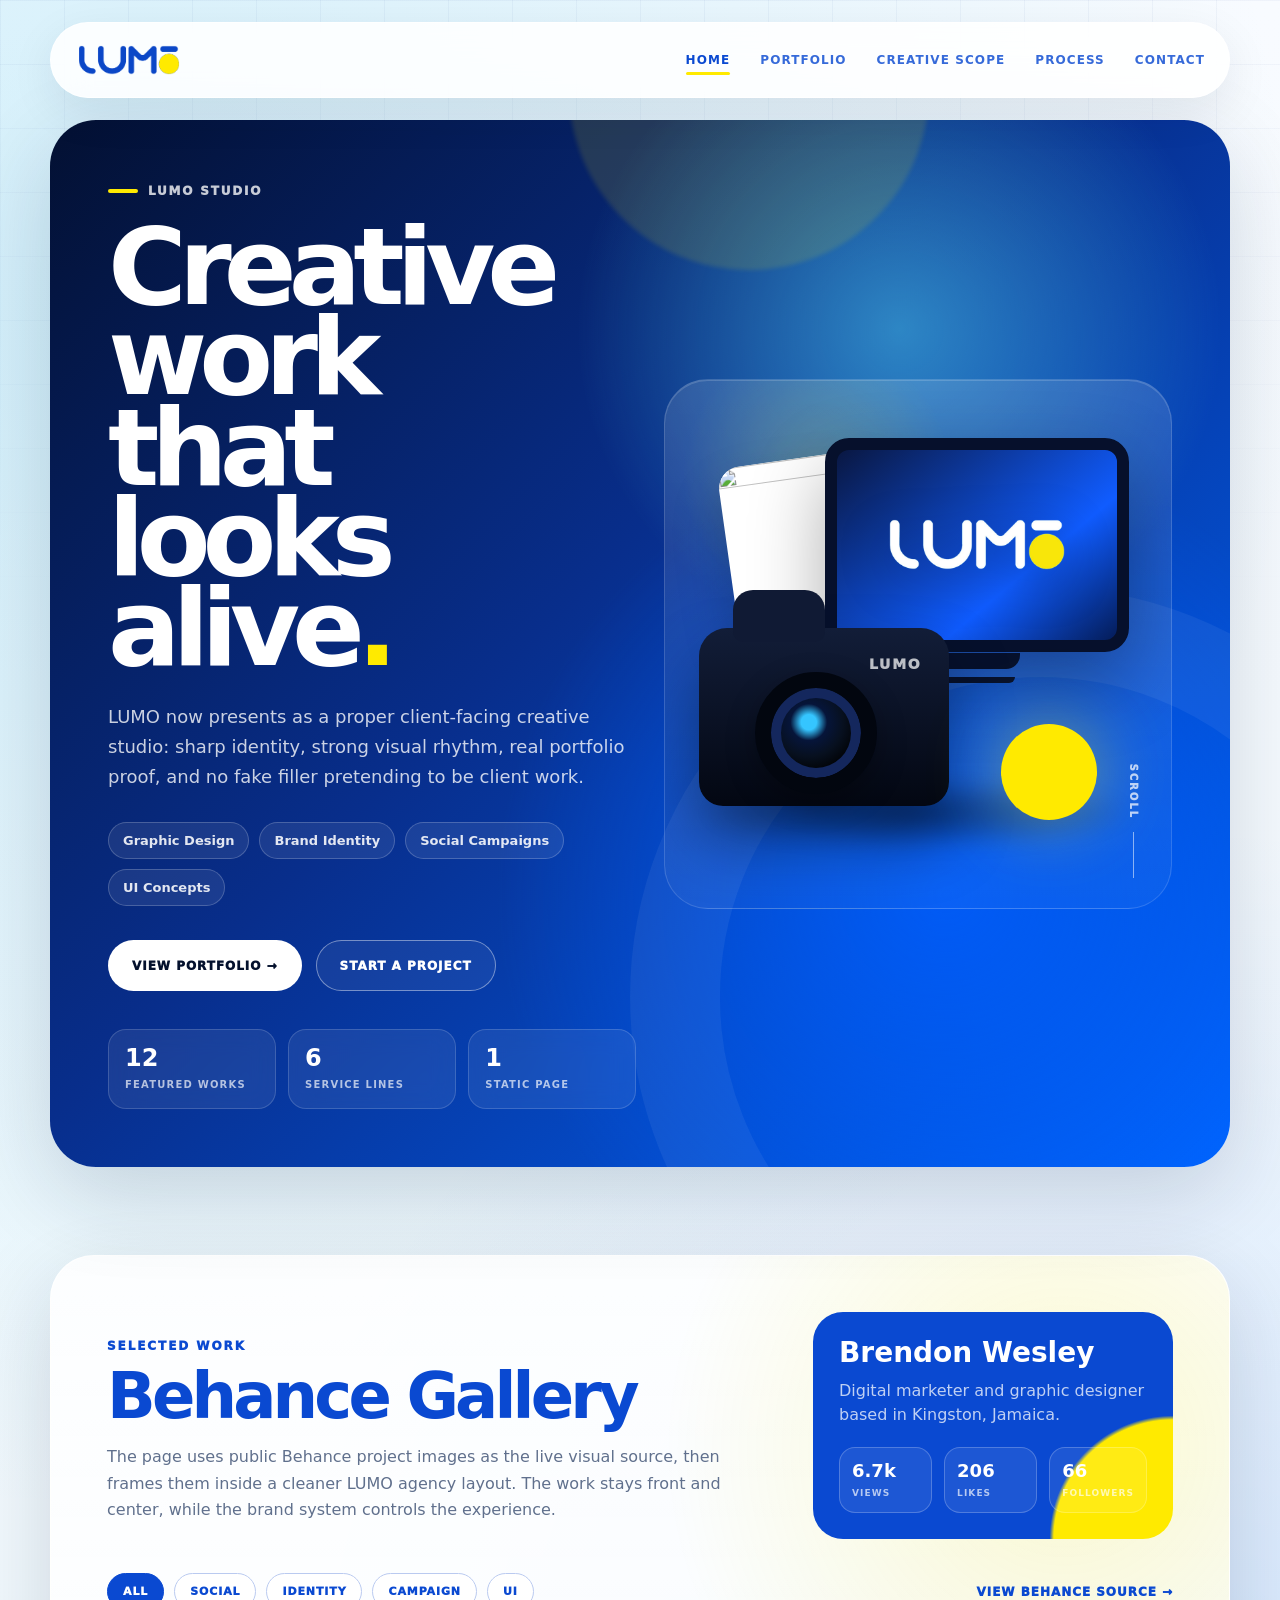
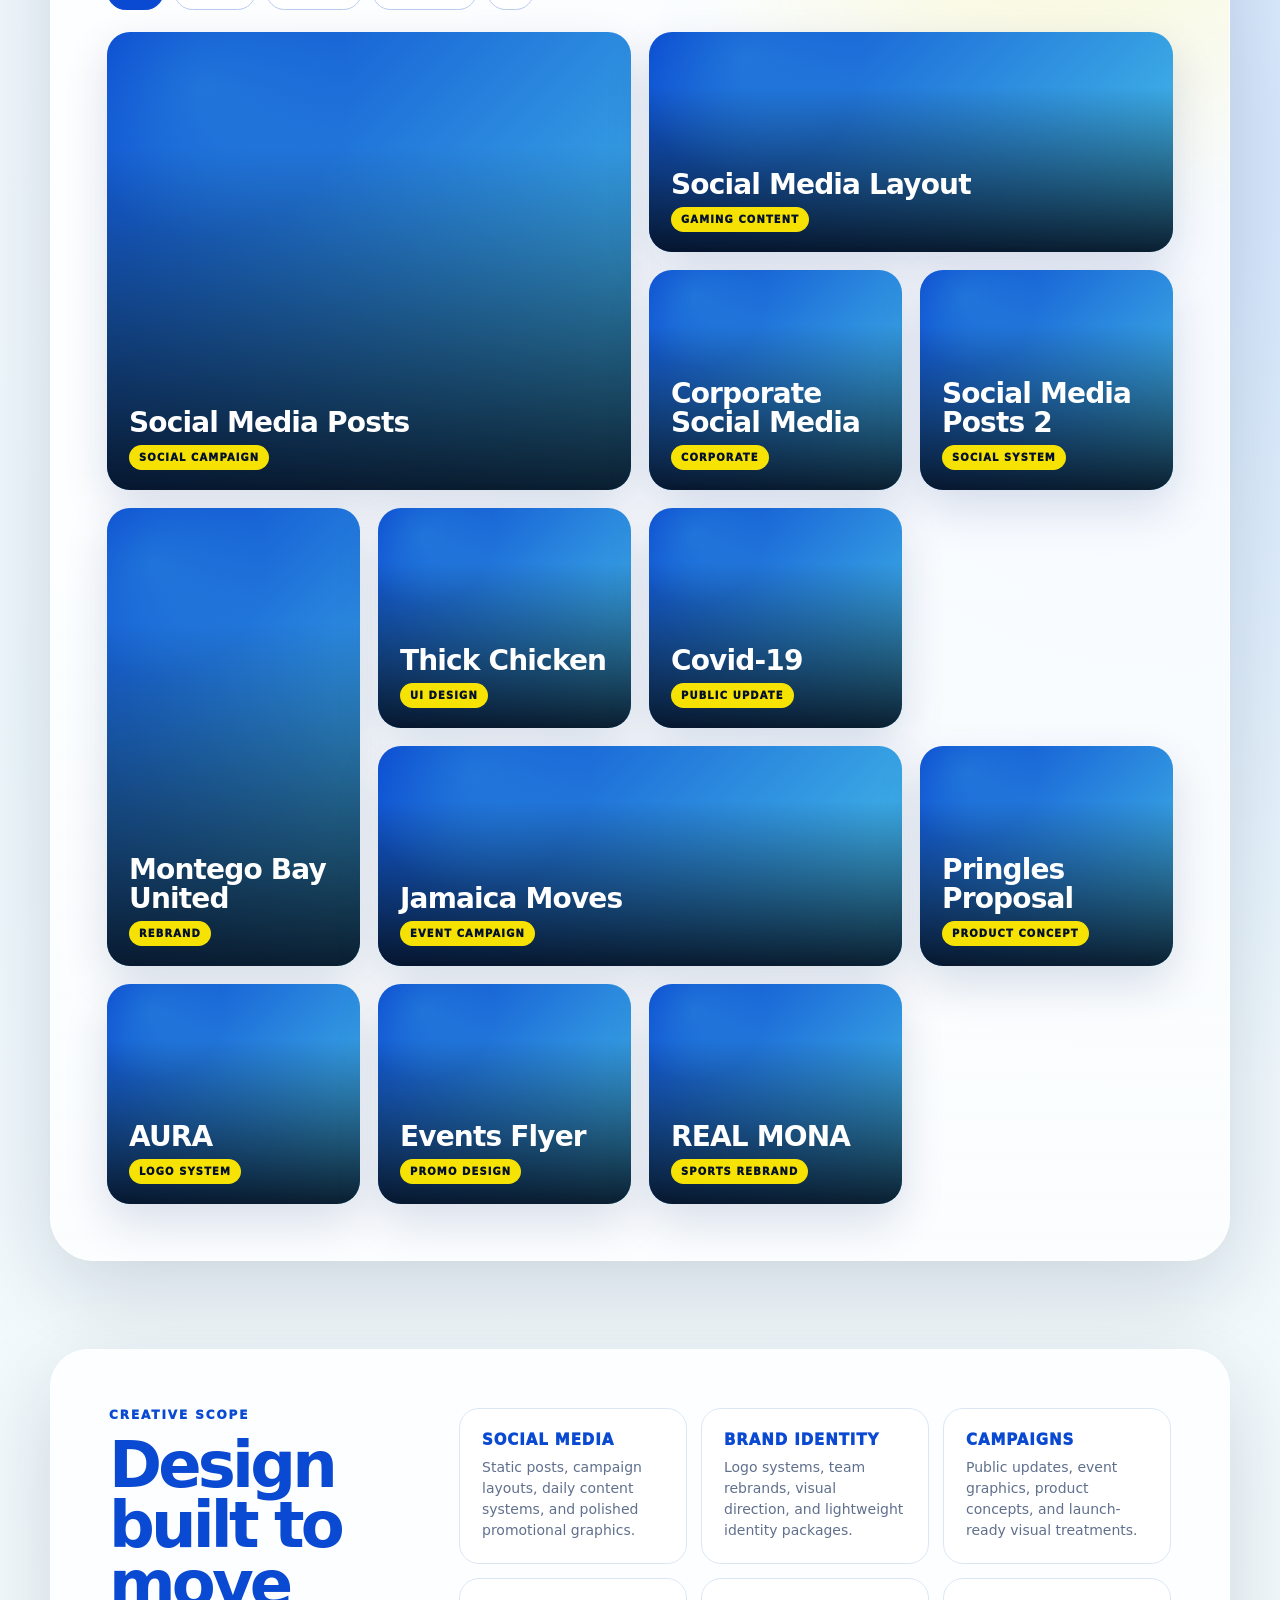
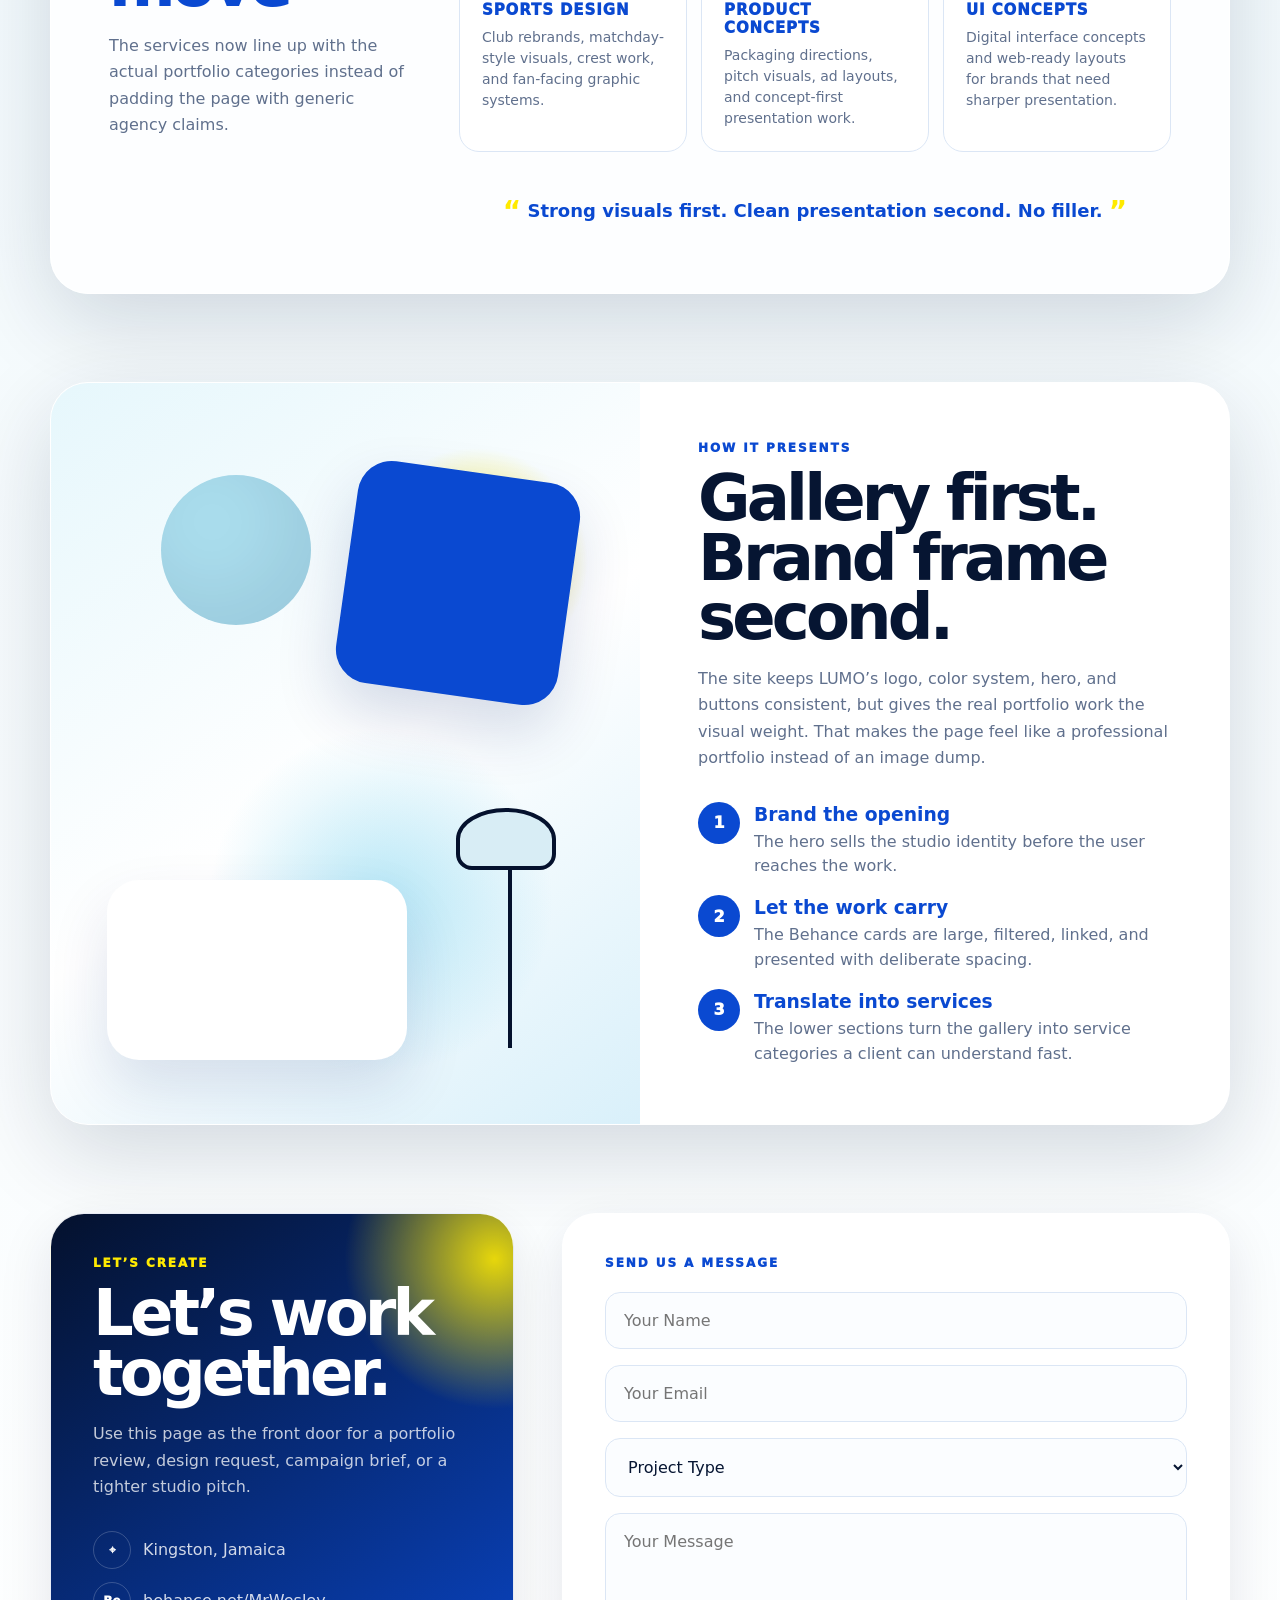
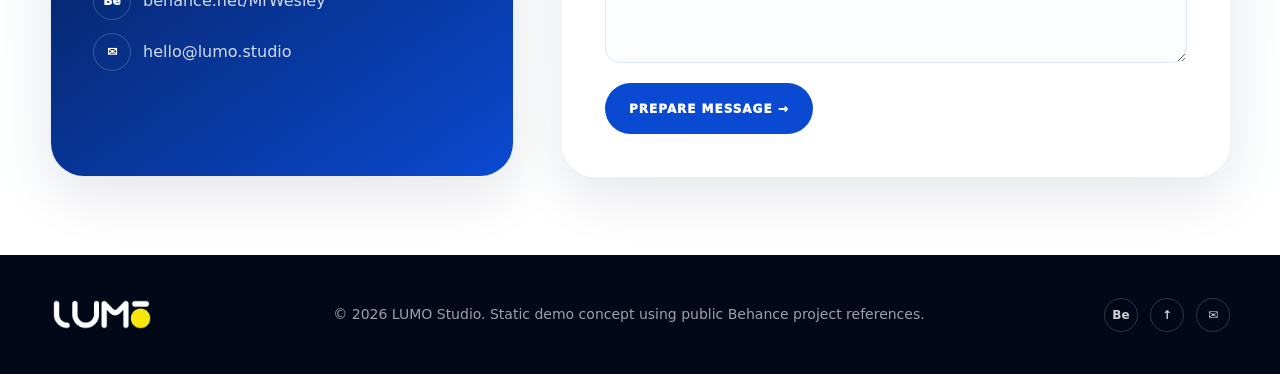
==== commit e559b897: "Update LUMO index page" ====
--- a/index.html
+++ b/index.html
@@ -3,29 +3,31 @@
 <head>
   <meta charset="utf-8" />
   <meta name="viewport" content="width=device-width, initial-scale=1" />
-  <title>LUMO Studio — Behance Gallery Demo</title>
-  <meta name="description" content="Demo portfolio website concept for LUMO Studio using selected public Behance work from Brendon Wesley's profile." />
+  <title>LUMO Studio — Creative Portfolio</title>
+  <meta name="description" content="A polished static portfolio landing page for LUMO Studio, presenting selected public Behance work from Brendon Wesley with a clean agency-style layout." />
   <link rel="icon" href="assets/favicon.png" />
   <style>
     :root {
-      --blue-950: #020817;
-      --blue-900: #03143a;
-      --blue-800: #062a78;
-      --blue-700: #0b47c7;
+      --navy-1000: #020817;
+      --navy-950: #04112d;
+      --navy-900: #071b49;
+      --blue-800: #082c86;
+      --blue-700: #0a49d1;
       --blue-600: #005eff;
-      --blue-500: #0b74ff;
-      --sky: #43b5df;
-      --soft-sky: #dff5fb;
-      --yellow: #ffea00;
-      --ink: #071533;
-      --muted: #5f6d86;
-      --line: #d9e4f2;
+      --blue-500: #1478ff;
+      --sky-400: #49c4ea;
+      --sky-100: #e8f8fd;
+      --yellow-400: #ffea00;
+      --ink: #061532;
+      --muted: #60708d;
+      --line: #dbe6f5;
       --paper: #ffffff;
-      --paper-soft: #f5f9ff;
-      --shadow: 0 22px 70px rgba(3, 20, 58, .16);
-      --radius-xl: 34px;
-      --radius-lg: 24px;
-      --radius-md: 16px;
+      --paper-soft: #f6faff;
+      --shadow: 0 28px 90px rgba(6, 22, 55, .16);
+      --shadow-soft: 0 18px 54px rgba(6, 22, 55, .1);
+      --radius-xl: 42px;
+      --radius-lg: 28px;
+      --radius-md: 18px;
       --max: 1180px;
     }
 
@@ -35,206 +37,372 @@
       margin: 0;
       font-family: Inter, ui-sans-serif, system-ui, -apple-system, BlinkMacSystemFont, "Segoe UI", sans-serif;
       color: var(--ink);
-      background: linear-gradient(180deg, #f8fbff 0%, #eef8fc 44%, #ffffff 100%);
+      background:
+        radial-gradient(circle at 8% 6%, rgba(73, 196, 234, .22), transparent 24%),
+        radial-gradient(circle at 92% 34%, rgba(0, 94, 255, .12), transparent 26%),
+        linear-gradient(180deg, #f8fbff 0%, #eef8fc 45%, #ffffff 100%);
       overflow-x: hidden;
+    }
+    body::before {
+      content: "";
+      position: fixed;
+      inset: 0;
+      pointer-events: none;
+      background-image:
+        linear-gradient(rgba(8, 44, 134, .04) 1px, transparent 1px),
+        linear-gradient(90deg, rgba(8, 44, 134, .04) 1px, transparent 1px);
+      background-size: 64px 64px;
+      mask-image: linear-gradient(180deg, black, transparent 70%);
+      z-index: -2;
     }
     a { color: inherit; text-decoration: none; }
     img { display: block; max-width: 100%; }
     button, input, textarea, select { font: inherit; }
-
-    .site-shell { position: relative; min-height: 100vh; }
-    .glow {
-      position: fixed;
-      inset: -20% auto auto -10%;
-      width: 520px;
-      height: 520px;
-      background: radial-gradient(circle, rgba(67,181,223,.38), transparent 70%);
-      pointer-events: none;
-      z-index: -1;
-      filter: blur(12px);
-    }
-    .glow.two {
-      inset: 35% -18% auto auto;
-      background: radial-gradient(circle, rgba(0,94,255,.18), transparent 72%);
-    }
+    h1, h2, h3, p { margin-top: 0; }
+    p { line-height: 1.68; }
+    .page { min-height: 100vh; }
 
     .nav {
       width: min(var(--max), calc(100% - 44px));
       margin: 22px auto 0;
       min-height: 76px;
+      padding: 0 24px;
+      border: 1px solid rgba(255, 255, 255, .78);
+      border-radius: 999px;
+      background: rgba(255, 255, 255, .88);
+      backdrop-filter: blur(18px);
+      box-shadow: 0 14px 46px rgba(6, 22, 55, .08);
       display: flex;
       align-items: center;
       justify-content: space-between;
-      padding: 0 24px;
-      border: 1px solid rgba(255,255,255,.72);
-      border-radius: 999px;
-      background: rgba(255,255,255,.88);
-      backdrop-filter: blur(18px);
-      box-shadow: 0 12px 40px rgba(0, 32, 98, .08);
+      gap: 18px;
       position: sticky;
       top: 16px;
-      z-index: 40;
-    }
-    .brand { display: inline-flex; align-items: center; gap: 10px; min-width: 136px; }
+      z-index: 50;
+    }
+    .brand {
+      display: inline-flex;
+      align-items: center;
+      gap: 10px;
+      min-width: 132px;
+    }
     .brand img { width: 108px; height: auto; }
-    .nav-links { display: flex; align-items: center; gap: 30px; text-transform: uppercase; letter-spacing: .08em; font-size: 12px; font-weight: 850; color: var(--blue-700); }
-    .nav-links a { position: relative; padding: 10px 0; }
+    .nav-links {
+      display: flex;
+      align-items: center;
+      gap: 30px;
+      color: var(--blue-700);
+      text-transform: uppercase;
+      letter-spacing: .09em;
+      font-size: 12px;
+      font-weight: 900;
+    }
+    .nav-links a {
+      position: relative;
+      padding: 10px 0;
+      opacity: .82;
+      transition: opacity .2s ease;
+    }
+    .nav-links a:hover,
+    .nav-links a.active { opacity: 1; }
     .nav-links a::after {
       content: "";
       position: absolute;
-      left: 0; right: 0; bottom: 2px;
+      left: 0;
+      right: 0;
+      bottom: 2px;
       height: 3px;
       border-radius: 999px;
-      background: var(--yellow);
+      background: var(--yellow-400);
       transform: scaleX(0);
       transform-origin: left;
-      transition: transform .2s ease;
-    }
-    .nav-links a:hover::after, .nav-links a.active::after { transform: scaleX(1); }
-    .mobile-toggle { display: none; border: 0; background: var(--blue-700); color: white; border-radius: 999px; width: 44px; height: 44px; align-items: center; justify-content: center; cursor: pointer; }
-    .mobile-toggle span, .mobile-toggle span::before, .mobile-toggle span::after { content: ""; width: 18px; height: 2px; border-radius: 999px; display: block; background: currentColor; position: relative; }
+      transition: transform .22s ease;
+    }
+    .nav-links a:hover::after,
+    .nav-links a.active::after { transform: scaleX(1); }
+    .mobile-toggle {
+      display: none;
+      width: 44px;
+      height: 44px;
+      border: 0;
+      border-radius: 50%;
+      background: var(--blue-700);
+      color: #fff;
+      place-items: center;
+      cursor: pointer;
+    }
+    .mobile-toggle span,
+    .mobile-toggle span::before,
+    .mobile-toggle span::after {
+      content: "";
+      display: block;
+      width: 18px;
+      height: 2px;
+      border-radius: 999px;
+      background: currentColor;
+      position: relative;
+    }
     .mobile-toggle span::before { position: absolute; top: -6px; }
     .mobile-toggle span::after { position: absolute; top: 6px; }
 
     .hero {
       width: min(var(--max), calc(100% - 44px));
       margin: 22px auto 0;
-      min-height: 690px;
-      display: grid;
-      grid-template-columns: 1.03fr .97fr;
+      min-height: 720px;
+      padding: 58px;
+      border-radius: 46px;
+      color: #fff;
+      background:
+        radial-gradient(circle at 72% 20%, rgba(73, 196, 234, .58), transparent 27%),
+        radial-gradient(circle at 76% 74%, rgba(0, 94, 255, .82), transparent 38%),
+        linear-gradient(135deg, #031032 0%, #082e8c 45%, #0065ff 100%);
+      box-shadow: var(--shadow);
+      display: grid;
+      grid-template-columns: 1.02fr .98fr;
       align-items: center;
-      gap: 20px;
-      padding: 58px;
-      border-radius: 44px;
-      color: white;
-      background:
-        radial-gradient(circle at 74% 22%, rgba(84,201,255,.55), transparent 28%),
-        radial-gradient(circle at 70% 70%, rgba(0,94,255,.85), transparent 38%),
-        linear-gradient(135deg, #041747 0%, #062b8f 43%, #0064ff 100%);
-      box-shadow: var(--shadow);
+      gap: 28px;
+      position: relative;
       overflow: hidden;
-      position: relative;
+      isolation: isolate;
     }
     .hero::before {
       content: "";
       position: absolute;
-      inset: auto -80px -150px auto;
-      width: 560px;
-      height: 560px;
+      width: 640px;
+      height: 640px;
+      right: -220px;
+      bottom: -240px;
       border-radius: 50%;
-      border: 82px solid rgba(255,255,255,.05);
-    }
-    .hero-copy, .hero-visual { position: relative; z-index: 2; }
+      border: 90px solid rgba(255, 255, 255, .055);
+      z-index: -1;
+    }
+    .hero::after {
+      content: "";
+      position: absolute;
+      width: 360px;
+      height: 360px;
+      left: 44%;
+      top: -210px;
+      border-radius: 50%;
+      background: rgba(255, 234, 0, .12);
+      filter: blur(2px);
+      z-index: -1;
+    }
     .eyebrow {
       display: inline-flex;
       align-items: center;
       gap: 10px;
       text-transform: uppercase;
-      letter-spacing: .14em;
+      letter-spacing: .15em;
       font-size: 12px;
-      font-weight: 900;
-      color: rgba(255,255,255,.76);
-    }
-    .eyebrow::before { content: ""; width: 28px; height: 4px; border-radius: 999px; background: var(--yellow); }
-    h1, h2, h3, p { margin-top: 0; }
+      font-weight: 950;
+      color: rgba(255, 255, 255, .78);
+    }
+    .eyebrow::before {
+      content: "";
+      width: 30px;
+      height: 4px;
+      border-radius: 999px;
+      background: var(--yellow-400);
+    }
     h1 {
-      font-size: clamp(54px, 8vw, 102px);
-      line-height: .86;
+      max-width: 700px;
+      margin: 24px 0 28px;
+      font-size: clamp(58px, 8.4vw, 108px);
+      line-height: .84;
       letter-spacing: -.075em;
-      margin: 24px 0 28px;
-      max-width: 690px;
-    }
-    .dot { color: var(--yellow); }
-    .hero p {
-      max-width: 550px;
-      color: rgba(255,255,255,.78);
+    }
+    .dot { color: var(--yellow-400); }
+    .hero-copy p {
+      max-width: 590px;
+      margin-bottom: 30px;
+      color: rgba(255, 255, 255, .79);
       font-size: 18px;
-      line-height: 1.68;
-      margin-bottom: 30px;
-    }
-    .hero-services { display: flex; flex-wrap: wrap; gap: 10px; margin: 0 0 34px; padding: 0; list-style: none; }
+    }
+    .hero-services {
+      display: flex;
+      flex-wrap: wrap;
+      gap: 10px;
+      margin: 0 0 34px;
+      padding: 0;
+      list-style: none;
+    }
     .hero-services li {
-      border: 1px solid rgba(255,255,255,.18);
-      background: rgba(255,255,255,.08);
       padding: 10px 14px;
       border-radius: 999px;
+      border: 1px solid rgba(255, 255, 255, .2);
+      background: rgba(255, 255, 255, .08);
+      color: rgba(255, 255, 255, .88);
       font-size: 13px;
-      font-weight: 800;
-      color: rgba(255,255,255,.86);
-    }
-    .actions { display: flex; gap: 14px; flex-wrap: wrap; }
+      font-weight: 850;
+    }
+    .actions {
+      display: flex;
+      flex-wrap: wrap;
+      gap: 14px;
+    }
     .btn {
       display: inline-flex;
       align-items: center;
       justify-content: center;
-      gap: 10px;
-      min-height: 50px;
-      padding: 0 22px;
+      min-height: 51px;
+      padding: 0 23px;
+      border: 1px solid transparent;
       border-radius: 999px;
+      text-transform: uppercase;
+      letter-spacing: .08em;
       font-size: 12px;
       font-weight: 950;
-      letter-spacing: .08em;
-      text-transform: uppercase;
-      border: 1px solid transparent;
       cursor: pointer;
       transition: transform .2s ease, box-shadow .2s ease, background .2s ease;
     }
-    .btn:hover { transform: translateY(-2px); box-shadow: 0 12px 30px rgba(0,0,0,.14); }
-    .btn.primary { color: var(--blue-900); background: white; }
-    .btn.secondary { color: white; border-color: rgba(255,255,255,.42); background: rgba(255,255,255,.05); }
-    .btn.blue { background: var(--blue-700); color: white; }
-    .btn.ghost { background: white; color: var(--blue-700); border-color: var(--line); }
-
-    .hero-visual { min-height: 560px; display: grid; place-items: center; }
+    .btn:hover {
+      transform: translateY(-2px);
+      box-shadow: 0 14px 34px rgba(0, 0, 0, .16);
+    }
+    .btn.primary { color: var(--navy-950); background: #fff; }
+    .btn.secondary { color: #fff; border-color: rgba(255, 255, 255, .42); background: rgba(255, 255, 255, .06); }
+    .btn.blue { color: #fff; background: var(--blue-700); }
+    .btn.ghost { color: var(--blue-700); background: #fff; border-color: var(--line); }
+
+    .proof-strip {
+      margin-top: 38px;
+      max-width: 640px;
+      display: grid;
+      grid-template-columns: repeat(3, 1fr);
+      gap: 12px;
+    }
+    .proof-item {
+      padding: 16px;
+      border: 1px solid rgba(255, 255, 255, .16);
+      border-radius: 18px;
+      background: rgba(255, 255, 255, .075);
+      backdrop-filter: blur(12px);
+    }
+    .proof-item b {
+      display: block;
+      margin-bottom: 3px;
+      font-size: 24px;
+      line-height: 1;
+      color: #fff;
+    }
+    .proof-item span {
+      color: rgba(255, 255, 255, .68);
+      text-transform: uppercase;
+      letter-spacing: .12em;
+      font-size: 10px;
+      font-weight: 900;
+    }
+
+    .hero-visual {
+      min-height: 560px;
+      display: grid;
+      place-items: center;
+      position: relative;
+    }
     .stage {
-      width: min(100%, 520px);
-      height: 520px;
-      border-radius: 42px;
+      width: min(100%, 528px);
+      height: 530px;
+      border-radius: 44px;
       position: relative;
-      background: linear-gradient(180deg, rgba(255,255,255,.12), rgba(255,255,255,.03));
-      border: 1px solid rgba(255,255,255,.12);
-      box-shadow: inset 0 1px 0 rgba(255,255,255,.18);
       overflow: hidden;
+      background:
+        linear-gradient(180deg, rgba(255, 255, 255, .13), rgba(255, 255, 255, .04)),
+        radial-gradient(circle at 30% 18%, rgba(255, 234, 0, .18), transparent 24%);
+      border: 1px solid rgba(255, 255, 255, .14);
+      box-shadow: inset 0 1px 0 rgba(255, 255, 255, .16);
     }
     .stage::before {
       content: "";
       position: absolute;
-      left: 34px; right: 34px; bottom: 62px;
-      height: 72px;
+      left: 34px;
+      right: 34px;
+      bottom: 58px;
+      height: 74px;
       border-radius: 50%;
-      background: radial-gradient(ellipse, rgba(0,0,0,.42), transparent 70%);
+      background: radial-gradient(ellipse, rgba(0, 0, 0, .42), transparent 70%);
       filter: blur(8px);
     }
     .monitor {
       position: absolute;
-      right: 46px; top: 58px;
-      width: 300px; height: 212px;
-      border-radius: 22px;
-      background: linear-gradient(140deg, #091742, #105cff 65%, #042160);
+      right: 42px;
+      top: 58px;
+      width: 304px;
+      height: 214px;
       border: 12px solid #06102c;
-      box-shadow: 0 30px 70px rgba(0,0,0,.3);
-      display: grid; place-items: center;
-    }
-    .monitor img { width: 188px; filter: drop-shadow(0 10px 22px rgba(0,0,0,.25)); }
-    .monitor::after { content: ""; position: absolute; width: 84px; height: 16px; background: #06102c; border-radius: 0 0 14px 14px; left: 50%; transform: translateX(-50%); bottom: -28px; box-shadow: 0 18px 0 -5px #06102c; }
+      border-radius: 24px;
+      background: linear-gradient(140deg, #091742, #105cff 66%, #041c58);
+      box-shadow: 0 32px 76px rgba(0, 0, 0, .32);
+      display: grid;
+      place-items: center;
+    }
+    .monitor img {
+      width: 188px;
+      filter: drop-shadow(0 12px 24px rgba(0, 0, 0, .26));
+    }
+    .monitor::after {
+      content: "";
+      position: absolute;
+      left: 50%;
+      bottom: -29px;
+      width: 86px;
+      height: 16px;
+      border-radius: 0 0 14px 14px;
+      background: #06102c;
+      transform: translateX(-50%);
+      box-shadow: 0 19px 0 -5px #06102c;
+    }
     .camera {
       position: absolute;
-      left: 34px; bottom: 102px;
-      width: 250px; height: 178px;
-      background: linear-gradient(180deg, #111c36, #030712);
+      left: 34px;
+      bottom: 102px;
+      width: 250px;
+      height: 178px;
       border-radius: 28px 28px 24px 24px;
-      box-shadow: 0 32px 60px rgba(0,0,0,.38);
+      background: linear-gradient(180deg, #121d38, #030712);
+      box-shadow: 0 34px 62px rgba(0, 0, 0, .4);
     }
     .camera::before {
       content: "";
-      position: absolute; left: 34px; top: -38px; width: 92px; height: 52px; border-radius: 20px 20px 10px 10px; background: #101a34;
+      position: absolute;
+      left: 34px;
+      top: -38px;
+      width: 92px;
+      height: 52px;
+      border-radius: 20px 20px 10px 10px;
+      background: #101a34;
     }
     .camera::after {
-      content: "STUDIO";
-      position: absolute; right: 28px; top: 28px; color: rgba(255,255,255,.72); font-size: 14px; letter-spacing: .12em; font-weight: 900;
-    }
-    .lens { position: absolute; left: 56px; top: 44px; width: 122px; height: 122px; border-radius: 50%; background: radial-gradient(circle at 42% 38%, #35c5ff 0 10%, #06153a 24%, #07101f 45%, #000 70%); border: 16px solid #02060f; box-shadow: inset 0 0 0 10px #14275d, 0 10px 30px rgba(0,0,0,.3); }
-    .accent-orb { position: absolute; right: 72px; bottom: 90px; width: 96px; height: 96px; border-radius: 50%; background: var(--yellow); box-shadow: 0 0 70px rgba(255,234,0,.4); }
+      content: "LUMO";
+      position: absolute;
+      right: 28px;
+      top: 28px;
+      color: rgba(255, 255, 255, .72);
+      font-size: 14px;
+      letter-spacing: .12em;
+      font-weight: 950;
+    }
+    .lens {
+      position: absolute;
+      left: 56px;
+      top: 44px;
+      width: 122px;
+      height: 122px;
+      border: 16px solid #02060f;
+      border-radius: 50%;
+      background: radial-gradient(circle at 42% 38%, #35c5ff 0 10%, #06153a 24%, #07101f 45%, #000 70%);
+      box-shadow: inset 0 0 0 10px #14275d, 0 10px 30px rgba(0, 0, 0, .32);
+    }
+    .accent-orb {
+      position: absolute;
+      right: 74px;
+      bottom: 88px;
+      width: 96px;
+      height: 96px;
+      border-radius: 50%;
+      background: var(--yellow-400);
+      box-shadow: 0 0 74px rgba(255, 234, 0, .44);
+    }
     .hero-mini-card {
       position: absolute;
       left: 62px;
@@ -242,76 +410,108 @@
       width: 158px;
       border-radius: 22px;
       overflow: hidden;
-      box-shadow: 0 30px 50px rgba(0,0,0,.24);
+      background: #fff;
+      box-shadow: 0 30px 52px rgba(0, 0, 0, .25);
       transform: rotate(-8deg);
-      background: white;
-    }
-    .hero-mini-card img { width: 100%; aspect-ratio: 1 / 1.05; object-fit: cover; }
-    .scroll-note { position: absolute; right: 32px; bottom: 32px; writing-mode: vertical-rl; text-transform: uppercase; letter-spacing: .2em; font-size: 10px; font-weight: 900; color: rgba(255,255,255,.7); }
-    .scroll-note::after { content: ""; display: inline-block; height: 48px; width: 1px; margin-top: 12px; background: rgba(255,255,255,.5); }
-
-    section { width: min(var(--max), calc(100% - 44px)); margin: 86px auto 0; }
-    .section-grid { display: grid; grid-template-columns: 290px 1fr; gap: 48px; align-items: start; }
-    .section-kicker { color: var(--blue-700); text-transform: uppercase; letter-spacing: .16em; font-size: 12px; font-weight: 950; margin-bottom: 14px; }
-    h2 { font-size: clamp(38px, 5vw, 70px); line-height: .94; letter-spacing: -.06em; margin-bottom: 18px; color: var(--blue-700); }
-    .section-copy { color: var(--muted); line-height: 1.65; font-size: 16px; }
-
-    .filter-pill {
-      margin-top: 30px;
-      display: inline-flex;
-      align-items: center;
-      gap: 12px;
-      padding: 13px 18px;
-      border-radius: 999px;
-      border: 1px solid #bacaf0;
+    }
+    .hero-mini-card img {
+      width: 100%;
+      aspect-ratio: 1 / 1.05;
+      object-fit: cover;
+    }
+    .scroll-note {
+      position: absolute;
+      right: 32px;
+      bottom: 30px;
+      writing-mode: vertical-rl;
+      text-transform: uppercase;
+      letter-spacing: .2em;
+      font-size: 10px;
+      font-weight: 950;
+      color: rgba(255, 255, 255, .72);
+    }
+    .scroll-note::after {
+      content: "";
+      display: inline-block;
+      height: 46px;
+      width: 1px;
+      margin-top: 12px;
+      background: rgba(255, 255, 255, .52);
+    }
+
+    section {
+      width: min(var(--max), calc(100% - 44px));
+      margin: 88px auto 0;
+    }
+    .section-grid {
+      display: grid;
+      grid-template-columns: 300px 1fr;
+      gap: 50px;
+      align-items: start;
+    }
+    .section-kicker {
+      margin-bottom: 14px;
       color: var(--blue-700);
+      text-transform: uppercase;
+      letter-spacing: .16em;
       font-size: 12px;
       font-weight: 950;
-      letter-spacing: .09em;
-      text-transform: uppercase;
-      background: white;
-    }
-    .filter-pill .symbol { width: 30px; height: 30px; border-radius: 50%; border: 1px dashed var(--blue-700); display: grid; place-items: center; }
+    }
+    h2 {
+      margin-bottom: 18px;
+      color: var(--blue-700);
+      font-size: clamp(40px, 5vw, 72px);
+      line-height: .93;
+      letter-spacing: -.06em;
+    }
+    .section-copy {
+      color: var(--muted);
+      font-size: 16px;
+      line-height: 1.65;
+    }
 
     .portfolio-showcase {
       padding: 56px;
+      border: 1px solid rgba(255, 255, 255, .9);
       border-radius: 44px;
       background:
-        radial-gradient(circle at 82% 12%, rgba(255,234,0,.18), transparent 22%),
-        linear-gradient(180deg, rgba(255,255,255,.82), rgba(255,255,255,.68));
+        radial-gradient(circle at 86% 12%, rgba(255, 234, 0, .18), transparent 23%),
+        linear-gradient(180deg, rgba(255, 255, 255, .86), rgba(255, 255, 255, .7));
       box-shadow: var(--shadow);
-      border: 1px solid rgba(255,255,255,.9);
     }
     .portfolio-head {
       display: grid;
-      grid-template-columns: 320px 1fr;
-      gap: 46px;
+      grid-template-columns: 1fr 360px;
+      gap: 42px;
       align-items: end;
       margin-bottom: 34px;
     }
-    .portfolio-head h2 { margin-bottom: 16px; }
     .profile-card {
-      background: var(--blue-700);
-      color: white;
-      border-radius: 28px;
+      min-height: 196px;
       padding: 26px;
-      min-height: 180px;
+      border-radius: 30px;
+      background:
+        radial-gradient(circle at 100% 100%, var(--yellow-400) 0 28%, transparent 29%),
+        var(--blue-700);
+      color: #fff;
+      overflow: hidden;
       position: relative;
-      overflow: hidden;
-    }
-    .profile-card::after {
-      content: "";
-      position: absolute;
-      width: 150px;
-      height: 150px;
-      right: -50px;
-      bottom: -58px;
-      border-radius: 50%;
-      background: var(--yellow);
-      opacity: .95;
-    }
-    .profile-card strong { display: block; font-size: 26px; line-height: 1.05; margin-bottom: 12px; position: relative; z-index: 2; }
-    .profile-card span { display: block; color: rgba(255,255,255,.72); line-height: 1.5; position: relative; z-index: 2; }
+    }
+    .profile-card strong {
+      display: block;
+      margin-bottom: 12px;
+      position: relative;
+      z-index: 2;
+      font-size: 28px;
+      line-height: 1.04;
+    }
+    .profile-card span {
+      display: block;
+      position: relative;
+      z-index: 2;
+      color: rgba(255, 255, 255, .74);
+      line-height: 1.5;
+    }
     .profile-stats {
       display: grid;
       grid-template-columns: repeat(3, 1fr);
@@ -321,28 +521,41 @@
       z-index: 2;
     }
     .profile-stat {
-      border: 1px solid rgba(255,255,255,.2);
+      padding: 12px;
+      border: 1px solid rgba(255, 255, 255, .22);
       border-radius: 16px;
-      padding: 12px;
-      background: rgba(255,255,255,.07);
-    }
-    .profile-stat b { display: block; font-size: 18px; }
-    .profile-stat small { color: rgba(255,255,255,.65); text-transform: uppercase; letter-spacing: .12em; font-weight: 850; font-size: 9px; }
+      background: rgba(255, 255, 255, .08);
+    }
+    .profile-stat b {
+      display: block;
+      font-size: 18px;
+    }
+    .profile-stat small {
+      color: rgba(255, 255, 255, .68);
+      text-transform: uppercase;
+      letter-spacing: .12em;
+      font-size: 9px;
+      font-weight: 850;
+    }
     .gallery-tools {
       display: flex;
       flex-wrap: wrap;
       justify-content: space-between;
+      align-items: center;
       gap: 14px;
-      align-items: center;
       margin: 0 0 22px;
     }
-    .filter-buttons { display: flex; flex-wrap: wrap; gap: 10px; }
+    .filter-buttons {
+      display: flex;
+      flex-wrap: wrap;
+      gap: 10px;
+    }
     .gallery-filter {
+      padding: 11px 15px;
       border: 1px solid #bacaf0;
+      border-radius: 999px;
       color: var(--blue-700);
-      background: white;
-      border-radius: 999px;
-      padding: 11px 15px;
+      background: #fff;
       text-transform: uppercase;
       letter-spacing: .08em;
       font-size: 11px;
@@ -351,8 +564,18 @@
       transition: transform .2s ease, background .2s ease, color .2s ease;
     }
     .gallery-filter:hover { transform: translateY(-2px); }
-    .gallery-filter.active { background: var(--blue-700); color: white; border-color: var(--blue-700); }
-    .source-link { color: var(--blue-700); font-size: 12px; font-weight: 950; letter-spacing: .08em; text-transform: uppercase; }
+    .gallery-filter.active {
+      border-color: var(--blue-700);
+      color: #fff;
+      background: var(--blue-700);
+    }
+    .source-link {
+      color: var(--blue-700);
+      text-transform: uppercase;
+      letter-spacing: .08em;
+      font-size: 12px;
+      font-weight: 950;
+    }
     .gallery-grid {
       display: grid;
       grid-template-columns: repeat(4, minmax(0, 1fr));
@@ -360,61 +583,69 @@
       gap: 18px;
     }
     .work-card {
+      min-height: 220px;
+      border-radius: 23px;
+      background: linear-gradient(135deg, var(--blue-700), var(--sky-400));
+      box-shadow: 0 18px 46px rgba(5, 35, 109, .14);
+      overflow: hidden;
       position: relative;
-      overflow: hidden;
-      border-radius: 22px;
-      background: #0a2a73;
-      box-shadow: 0 18px 46px rgba(5, 35, 109, .14);
       isolation: isolate;
-      min-height: 220px;
       transform: translateZ(0);
     }
     .work-card.featured { grid-column: span 2; grid-row: span 2; }
     .work-card.wide { grid-column: span 2; }
     .work-card.tall { grid-row: span 2; }
     .work-card img {
+      position: absolute;
+      inset: 0;
+      z-index: -2;
       width: 100%;
       height: 100%;
       object-fit: cover;
-      position: absolute;
-      inset: 0;
-      z-index: -2;
       transition: transform .5s ease, filter .5s ease;
     }
     .work-card::before {
       content: "";
       position: absolute;
       inset: 0;
+      z-index: -1;
       background:
-        radial-gradient(circle at 18% 12%, rgba(67,181,223,.24), transparent 25%),
-        linear-gradient(180deg, rgba(0,0,0,0) 25%, rgba(2,8,23,.88) 100%);
-      z-index: -1;
+        radial-gradient(circle at 18% 12%, rgba(73, 196, 234, .24), transparent 25%),
+        linear-gradient(180deg, rgba(0, 0, 0, 0) 25%, rgba(2, 8, 23, .88) 100%);
     }
     .work-card::after {
       content: "View Project";
       position: absolute;
       right: 18px;
       top: 18px;
-      background: rgba(255,255,255,.94);
+      padding: 10px 12px;
+      border-radius: 999px;
       color: var(--blue-700);
-      border-radius: 999px;
-      padding: 10px 12px;
+      background: rgba(255, 255, 255, .94);
       text-transform: uppercase;
       letter-spacing: .08em;
       font-size: 10px;
       font-weight: 950;
+      opacity: 0;
       transform: translateY(-10px);
-      opacity: 0;
       transition: transform .25s ease, opacity .25s ease;
     }
-    .work-card:hover img { transform: scale(1.08); filter: saturate(1.12) contrast(1.04); }
-    .work-card:hover::after { transform: translateY(0); opacity: 1; }
+    .work-card:hover img {
+      transform: scale(1.08);
+      filter: saturate(1.12) contrast(1.04);
+    }
+    .work-card:hover::after {
+      opacity: 1;
+      transform: translateY(0);
+    }
+    .work-card.is-hidden { display: none; }
+    .image-error img { display: none; }
     .work-meta {
       position: absolute;
       left: 22px;
       right: 22px;
       bottom: 20px;
-      color: white;
+      color: #fff;
     }
     .work-meta h3 {
       margin: 0 0 8px;
@@ -426,182 +657,415 @@
       display: inline-flex;
       padding: 7px 10px;
       border-radius: 999px;
-      background: rgba(255,234,0,.95);
-      color: var(--blue-900);
+      color: var(--navy-950);
+      background: rgba(255, 234, 0, .96);
       text-transform: uppercase;
       letter-spacing: .11em;
       font-size: 10px;
       font-weight: 950;
     }
-    .work-card.is-hidden { display: none; }
-    .image-error img { display: none; }
-    .image-error { background: linear-gradient(135deg, var(--blue-700), var(--sky)); }
-
-    .brands-panel {
+
+    .services-panel {
       padding: 58px;
+      border: 1px solid rgba(255, 255, 255, .9);
       border-radius: 38px;
-      background: rgba(255,255,255,.76);
-      border: 1px solid rgba(255,255,255,.9);
+      background: rgba(255, 255, 255, .78);
       box-shadow: var(--shadow);
     }
-    .brand-grid { display: grid; grid-template-columns: repeat(3, 1fr); gap: 14px; }
-    .brand-tile {
-      min-height: 116px;
+    .service-grid {
+      display: grid;
+      grid-template-columns: repeat(3, 1fr);
+      gap: 14px;
+    }
+    .service-tile {
+      min-height: 138px;
+      padding: 22px;
       border: 1px solid var(--line);
-      border-radius: 16px;
-      background: white;
-      display: grid;
-      place-items: center;
+      border-radius: 20px;
+      background: #fff;
       color: var(--blue-700);
+      transition: transform .2s ease, box-shadow .2s ease;
+    }
+    .service-tile:hover {
+      transform: translateY(-4px);
+      box-shadow: var(--shadow-soft);
+    }
+    .service-tile b {
+      display: block;
+      margin-bottom: 8px;
+      text-transform: uppercase;
+      letter-spacing: .06em;
+      font-size: 15px;
       font-weight: 950;
-      letter-spacing: .06em;
+    }
+    .service-tile span {
+      color: var(--muted);
+      line-height: 1.5;
+      font-size: 14px;
+    }
+    .quote {
+      margin: 36px 0 0;
+      color: var(--blue-700);
       text-align: center;
-      text-transform: uppercase;
-      transition: transform .2s ease, box-shadow .2s ease;
-      padding: 18px;
-    }
-    .brand-tile small { display: block; margin-top: 5px; color: #7890b4; font-size: 10px; letter-spacing: .2em; }
-    .brand-tile:hover { transform: translateY(-4px); box-shadow: 0 20px 40px rgba(5, 35, 109, .11); }
-    .quote { margin: 38px 0 0; color: var(--blue-700); text-align: center; font-weight: 850; font-size: 18px; }
-    .quote .mark { color: var(--yellow); font-size: 28px; vertical-align: middle; }
-
-    .split-feature {
+      font-weight: 850;
+      font-size: 18px;
+    }
+    .quote .mark {
+      color: var(--yellow-400);
+      font-size: 28px;
+      vertical-align: middle;
+    }
+
+    .process {
       display: grid;
       grid-template-columns: 1fr 1fr;
+      border: 1px solid rgba(255, 255, 255, .86);
       border-radius: 38px;
       overflow: hidden;
-      background: white;
+      background: #fff;
       box-shadow: var(--shadow);
-      border: 1px solid rgba(255,255,255,.85);
-    }
-    .feature-image {
+    }
+    .process-art {
       min-height: 470px;
       background:
-        radial-gradient(circle at 72% 24%, rgba(255,234,0,.84), transparent 16%),
-        radial-gradient(circle at 56% 70%, rgba(67,181,223,.36), transparent 28%),
-        linear-gradient(145deg, #dff5fb 0%, #ffffff 52%, #d8effa 100%);
+        radial-gradient(circle at 72% 24%, rgba(255, 234, 0, .84), transparent 16%),
+        radial-gradient(circle at 56% 70%, rgba(73, 196, 234, .36), transparent 28%),
+        linear-gradient(145deg, #e6f7fc 0%, #fff 52%, #d9f0fa 100%);
       position: relative;
       overflow: hidden;
     }
-    .feature-image::before { content: ""; position: absolute; width: 220px; height: 220px; border-radius: 34px; background: var(--blue-700); right: 70px; top: 88px; transform: rotate(8deg); box-shadow: 0 28px 60px rgba(5,35,109,.16); }
-    .feature-image::after { content: ""; position: absolute; width: 300px; height: 180px; left: 56px; bottom: 64px; border-radius: 32px; background: white; box-shadow: 0 28px 60px rgba(5,35,109,.12); }
-    .prop-circle { position: absolute; width: 150px; height: 150px; border-radius: 50%; background: #a9dcec; left: 110px; top: 92px; box-shadow: inset -24px -28px 60px rgba(3,20,58,.08); }
-    .prop-lamp { position: absolute; width: 4px; height: 210px; background: var(--blue-900); right: 128px; bottom: 76px; }
-    .prop-lamp::before { content: ""; position: absolute; width: 92px; height: 54px; border-radius: 50% 50% 16px 16px; right: -44px; top: -30px; background: #d8edf5; border: 4px solid var(--blue-900); }
-    .feature-copy { padding: 58px; align-self: center; }
-    .feature-copy h2 { color: var(--ink); }
-    .steps { display: grid; gap: 16px; margin-top: 30px; }
-    .step { display: grid; grid-template-columns: 42px 1fr; gap: 14px; align-items: start; }
-    .step-num { width: 42px; height: 42px; border-radius: 50%; display: grid; place-items: center; background: var(--blue-700); color: white; font-weight: 950; }
-    .step h3 { margin: 2px 0 5px; color: var(--blue-700); }
-    .step p { margin: 0; color: var(--muted); line-height: 1.55; }
+    .process-art::before {
+      content: "";
+      position: absolute;
+      width: 224px;
+      height: 224px;
+      right: 70px;
+      top: 88px;
+      border-radius: 34px;
+      background: var(--blue-700);
+      box-shadow: 0 28px 60px rgba(5, 35, 109, .16);
+      transform: rotate(8deg);
+    }
+    .process-art::after {
+      content: "";
+      position: absolute;
+      width: 300px;
+      height: 180px;
+      left: 56px;
+      bottom: 64px;
+      border-radius: 32px;
+      background: #fff;
+      box-shadow: 0 28px 60px rgba(5, 35, 109, .12);
+    }
+    .art-circle {
+      position: absolute;
+      left: 110px;
+      top: 92px;
+      width: 150px;
+      height: 150px;
+      border-radius: 50%;
+      background: #a9dcec;
+      box-shadow: inset -24px -28px 60px rgba(3, 20, 58, .08);
+    }
+    .art-lamp {
+      position: absolute;
+      right: 128px;
+      bottom: 76px;
+      width: 4px;
+      height: 210px;
+      background: var(--navy-950);
+    }
+    .art-lamp::before {
+      content: "";
+      position: absolute;
+      right: -44px;
+      top: -30px;
+      width: 92px;
+      height: 54px;
+      border: 4px solid var(--navy-950);
+      border-radius: 50% 50% 16px 16px;
+      background: #d8edf5;
+    }
+    .process-copy {
+      padding: 58px;
+      align-self: center;
+    }
+    .process-copy h2 { color: var(--ink); }
+    .steps {
+      display: grid;
+      gap: 16px;
+      margin-top: 30px;
+    }
+    .step {
+      display: grid;
+      grid-template-columns: 42px 1fr;
+      gap: 14px;
+      align-items: start;
+    }
+    .step-num {
+      width: 42px;
+      height: 42px;
+      border-radius: 50%;
+      display: grid;
+      place-items: center;
+      color: #fff;
+      background: var(--blue-700);
+      font-weight: 950;
+    }
+    .step h3 {
+      margin: 2px 0 5px;
+      color: var(--blue-700);
+    }
+    .step p {
+      margin: 0;
+      color: var(--muted);
+      line-height: 1.55;
+    }
 
     .contact {
       margin-bottom: 78px;
       display: grid;
       grid-template-columns: .82fr 1.18fr;
       gap: 48px;
+      align-items: stretch;
+    }
+    .contact-card,
+    .form {
+      padding: 42px;
+      border: 1px solid rgba(255, 255, 255, .9);
+      border-radius: 34px;
+      background: rgba(255, 255, 255, .84);
+      box-shadow: var(--shadow-soft);
+    }
+    .contact-card {
+      color: #fff;
+      background:
+        radial-gradient(circle at 96% 8%, rgba(255, 234, 0, .9), transparent 22%),
+        linear-gradient(145deg, var(--navy-950), var(--blue-700));
+    }
+    .contact-card h2 { color: #fff; }
+    .contact-card .section-copy { color: rgba(255, 255, 255, .76); }
+    .contact-card .section-kicker { color: var(--yellow-400); }
+    .contact-list {
+      display: grid;
+      gap: 13px;
+      margin-top: 30px;
+    }
+    .contact-row {
+      display: flex;
       align-items: center;
-    }
-    .contact-card {
-      border-radius: 34px;
-      background: white;
-      padding: 38px;
-      box-shadow: var(--shadow);
-      border: 1px solid rgba(255,255,255,.9);
-    }
-    .contact-list { display: grid; gap: 16px; margin-top: 26px; color: var(--blue-700); font-weight: 750; }
-    .contact-row { display: flex; gap: 12px; align-items: center; }
-    .icon-dot { width: 38px; height: 38px; border-radius: 50%; display: grid; place-items: center; background: #eef5ff; color: var(--blue-700); }
-    .form {
-      padding: 46px;
-      border-radius: 34px;
-      background: white;
-      box-shadow: var(--shadow);
-      border: 1px solid rgba(255,255,255,.9);
-    }
-    .form-title { text-transform: uppercase; color: var(--blue-700); letter-spacing: .16em; font-size: 12px; font-weight: 950; margin-bottom: 22px; }
-    .field { position: relative; margin-bottom: 16px; }
-    .field input, .field select, .field textarea {
+      gap: 12px;
+      color: rgba(255, 255, 255, .82);
+    }
+    .icon-dot {
+      width: 38px;
+      height: 38px;
+      border: 1px solid rgba(255, 255, 255, .2);
+      border-radius: 50%;
+      display: grid;
+      place-items: center;
+      color: #fff;
+      font-size: 12px;
+      font-weight: 950;
+    }
+    .form-title {
+      margin-bottom: 22px;
+      color: var(--blue-700);
+      text-transform: uppercase;
+      letter-spacing: .16em;
+      font-size: 12px;
+      font-weight: 950;
+    }
+    .field { margin-bottom: 16px; }
+    .field input,
+    .field select,
+    .field textarea {
       width: 100%;
+      padding: 18px;
       border: 1px solid var(--line);
-      border-radius: 14px;
+      border-radius: 15px;
+      outline: none;
       background: #fbfdff;
-      padding: 18px 18px;
       color: var(--ink);
-      outline: none;
       transition: border-color .2s ease, box-shadow .2s ease;
     }
-    .field textarea { min-height: 150px; resize: vertical; }
-    .field input:focus, .field select:focus, .field textarea:focus { border-color: var(--blue-600); box-shadow: 0 0 0 4px rgba(0,94,255,.08); }
+    .field textarea {
+      min-height: 150px;
+      resize: vertical;
+    }
+    .field input:focus,
+    .field select:focus,
+    .field textarea:focus {
+      border-color: var(--blue-600);
+      box-shadow: 0 0 0 4px rgba(0, 94, 255, .08);
+    }
 
     footer {
-      background: var(--blue-950);
-      color: white;
       padding: 42px 0;
-    }
-    .footer-inner { width: min(var(--max), calc(100% - 44px)); margin: 0 auto; display: flex; justify-content: space-between; align-items: center; gap: 24px; }
+      background: var(--navy-1000);
+      color: #fff;
+    }
+    .footer-inner {
+      width: min(var(--max), calc(100% - 44px));
+      margin: 0 auto;
+      display: flex;
+      justify-content: space-between;
+      align-items: center;
+      gap: 24px;
+    }
     .footer-inner img { width: 104px; }
-    .footer-inner p { margin: 0; color: rgba(255,255,255,.62); font-size: 14px; }
-    .socials { display: flex; gap: 12px; }
-    .socials a { width: 34px; height: 34px; border-radius: 50%; border: 1px solid rgba(255,255,255,.18); display: grid; place-items: center; color: rgba(255,255,255,.8); font-size: 12px; font-weight: 900; }
+    .footer-inner p {
+      margin: 0;
+      color: rgba(255, 255, 255, .62);
+      font-size: 14px;
+    }
+    .socials {
+      display: flex;
+      gap: 12px;
+    }
+    .socials a {
+      width: 34px;
+      height: 34px;
+      border: 1px solid rgba(255, 255, 255, .18);
+      border-radius: 50%;
+      display: grid;
+      place-items: center;
+      color: rgba(255, 255, 255, .82);
+      font-size: 12px;
+      font-weight: 900;
+    }
 
     @media (max-width: 1100px) {
       .gallery-grid { grid-template-columns: repeat(3, minmax(0, 1fr)); }
       .work-card.featured { grid-column: span 2; }
-    }
+      .service-grid { grid-template-columns: repeat(2, 1fr); }
+    }
+
     @media (max-width: 980px) {
-      .nav { border-radius: 28px; height: auto; min-height: 72px; flex-wrap: wrap; }
-      .mobile-toggle { display: inline-flex; }
-      .nav-links { display: none; width: 100%; padding: 18px 0 10px; flex-direction: column; align-items: flex-start; gap: 12px; }
+      .nav {
+        border-radius: 28px;
+        height: auto;
+        min-height: 72px;
+        flex-wrap: wrap;
+      }
+      .mobile-toggle { display: grid; }
+      .nav-links {
+        display: none;
+        width: 100%;
+        padding: 18px 0 10px;
+        flex-direction: column;
+        align-items: flex-start;
+        gap: 12px;
+      }
       .nav.open .nav-links { display: flex; }
-      .hero { grid-template-columns: 1fr; padding: 44px 28px; min-height: auto; }
+      .hero {
+        grid-template-columns: 1fr;
+        min-height: auto;
+        padding: 44px 28px;
+      }
       .hero-visual { min-height: 480px; }
-      .section-grid, .contact, .split-feature, .portfolio-head { grid-template-columns: 1fr; }
-      .brands-panel, .portfolio-showcase { padding: 34px; }
+      .section-grid,
+      .portfolio-head,
+      .process,
+      .contact {
+        grid-template-columns: 1fr;
+      }
+      .portfolio-showcase,
+      .services-panel {
+        padding: 34px;
+      }
       .gallery-grid { grid-template-columns: repeat(2, minmax(0, 1fr)); }
-      .work-card.featured, .work-card.wide { grid-column: span 2; }
+      .work-card.featured,
+      .work-card.wide { grid-column: span 2; }
     }
 
     @media (max-width: 680px) {
-      .nav, .hero, section, .footer-inner { width: min(100% - 28px, var(--max)); }
+      .nav,
+      .hero,
+      section,
+      .footer-inner {
+        width: min(100% - 28px, var(--max));
+      }
       .hero { border-radius: 30px; }
       h1 { font-size: 58px; }
+      .proof-strip { grid-template-columns: 1fr; }
       .stage { height: 430px; }
-      .monitor { width: 252px; height: 174px; right: 24px; }
-      .hero-mini-card { left: 28px; top: 58px; width: 124px; }
-      .camera { transform: scale(.82); transform-origin: left bottom; left: 18px; }
-      .accent-orb { width: 76px; height: 76px; }
-      .brand-grid { grid-template-columns: 1fr; }
+      .monitor {
+        width: 252px;
+        height: 174px;
+        right: 24px;
+      }
+      .hero-mini-card {
+        left: 28px;
+        top: 58px;
+        width: 124px;
+      }
+      .camera {
+        left: 18px;
+        transform: scale(.82);
+        transform-origin: left bottom;
+      }
+      .accent-orb {
+        width: 76px;
+        height: 76px;
+      }
       .gallery-grid { display: block; }
-      .work-card, .work-card.featured, .work-card.wide, .work-card.tall { height: 300px; margin-bottom: 16px; }
-      .brands-panel, .portfolio-showcase, .feature-copy, .contact-card, .form { padding: 28px; }
+      .work-card,
+      .work-card.featured,
+      .work-card.wide,
+      .work-card.tall {
+        height: 300px;
+        margin-bottom: 16px;
+      }
+      .service-grid { grid-template-columns: 1fr; }
+      .portfolio-showcase,
+      .services-panel,
+      .process-copy,
+      .contact-card,
+      .form {
+        padding: 28px;
+      }
       .profile-stats { grid-template-columns: 1fr; }
-      .footer-inner { flex-direction: column; align-items: flex-start; }
+      .footer-inner {
+        flex-direction: column;
+        align-items: flex-start;
+      }
+    }
+
+    @media (prefers-reduced-motion: reduce) {
+      *,
+      *::before,
+      *::after {
+        scroll-behavior: auto !important;
+        transition-duration: .01ms !important;
+        animation-duration: .01ms !important;
+      }
     }
   </style>
 </head>
 <body>
-  <div class="site-shell">
-    <div class="glow"></div>
-    <div class="glow two"></div>
-
+  <div class="page">
     <header class="nav" id="topNav">
-      <a class="brand" href="#home" aria-label="LUMO home"><img src="assets/lumo-logo-blue.png" alt="LUMO Studio logo" /></a>
+      <a class="brand" href="#home" aria-label="LUMO Studio home">
+        <img src="assets/lumo-logo-blue.png" alt="LUMO Studio logo" />
+      </a>
       <nav class="nav-links" aria-label="Primary navigation">
         <a href="#home" class="active">Home</a>
         <a href="#portfolio">Portfolio</a>
-        <a href="#brands">Creative Scope</a>
-        <a href="#contact">Contact Us</a>
+        <a href="#services">Creative Scope</a>
+        <a href="#process">Process</a>
+        <a href="#contact">Contact</a>
       </nav>
-      <button class="mobile-toggle" aria-label="Open menu" onclick="document.getElementById('topNav').classList.toggle('open')"><span></span></button>
+      <button class="mobile-toggle" type="button" aria-label="Open menu" aria-expanded="false" onclick="toggleMenu(this)">
+        <span></span>
+      </button>
     </header>
 
     <main id="home" class="hero">
       <div class="hero-copy">
         <div class="eyebrow">LUMO Studio</div>
-        <h1>Creative<br />Portfolio<span class="dot">.</span></h1>
-        <p>A polished agency-style demo site that blends LUMO’s blue/yellow identity with a live gallery direction built around Brendon Wesley’s public Behance portfolio.</p>
+        <h1>Creative work<br />that looks alive<span class="dot">.</span></h1>
+        <p>LUMO now presents as a proper client-facing creative studio: sharp identity, strong visual rhythm, real portfolio proof, and no fake filler pretending to be client work.</p>
         <ul class="hero-services">
           <li>Graphic Design</li>
           <li>Brand Identity</li>
@@ -612,11 +1076,21 @@
           <a class="btn primary" href="#portfolio">View Portfolio →</a>
           <a class="btn secondary" href="#contact">Start A Project</a>
         </div>
+        <div class="proof-strip" aria-label="Portfolio summary">
+          <div class="proof-item"><b>12</b><span>Featured Works</span></div>
+          <div class="proof-item"><b>6</b><span>Service Lines</span></div>
+          <div class="proof-item"><b>1</b><span>Static Page</span></div>
+        </div>
       </div>
+
       <div class="hero-visual" aria-hidden="true">
         <div class="stage">
-          <div class="hero-mini-card"><img src="https://mir-s3-cdn-cf.behance.net/projects/404/cbb0a0227065101.Y3JvcCwzMjQwLDI1MzQsMCww.jpg" alt="" /></div>
-          <div class="monitor"><img src="assets/lumo-logo-white.png" alt="" /></div>
+          <div class="hero-mini-card">
+            <img src="https://mir-s3-cdn-cf.behance.net/projects/404/cbb0a0227065101.Y3JvcCwzMjQwLDI1MzQsMCww.jpg" alt="" />
+          </div>
+          <div class="monitor">
+            <img src="assets/lumo-logo-white.png" alt="" />
+          </div>
           <div class="camera"><div class="lens"></div></div>
           <div class="accent-orb"></div>
           <div class="scroll-note">Scroll</div>
@@ -629,11 +1103,11 @@
         <div>
           <div class="section-kicker">Selected Work</div>
           <h2>Behance Gallery</h2>
-          <p class="section-copy">This replaces the placeholder portfolio with actual public project cards from the Behance profile. The second reference stays as the strongest visual influence: clean white space, strong blue type, rounded cards, and a premium gallery layout.</p>
+          <p class="section-copy">The page uses public Behance project images as the live visual source, then frames them inside a cleaner LUMO agency layout. The work stays front and center, while the brand system controls the experience.</p>
         </div>
         <aside class="profile-card" aria-label="Behance profile summary">
           <strong>Brendon Wesley</strong>
-          <span>Digital marketer / graphic designer based in Kingston, Jamaica.</span>
+          <span>Digital marketer and graphic designer based in Kingston, Jamaica.</span>
           <div class="profile-stats">
             <div class="profile-stat"><b>6.7k</b><small>Views</small></div>
             <div class="profile-stat"><b>206</b><small>Likes</small></div>
@@ -705,39 +1179,38 @@
       </div>
     </section>
 
-    <section id="brands" class="brands-panel section-grid">
-      <div class="section-intro">
+    <section id="services" class="services-panel section-grid">
+      <div>
         <div class="section-kicker">Creative Scope</div>
-        <h2>Design<br />Built To Move</h2>
-        <p class="section-copy">This section now supports the portfolio source instead of pretending there are unrelated brand clients. It frames the work by service line and keeps the page honest.</p>
-        <a class="filter-pill" href="#contact"><span class="symbol">✣</span> Work With Us</a>
+        <h2>Design built to move</h2>
+        <p class="section-copy">The services now line up with the actual portfolio categories instead of padding the page with generic agency claims.</p>
       </div>
       <div>
-        <div class="brand-grid">
-          <div class="brand-tile">Social Media <small>Posts + Layouts</small></div>
-          <div class="brand-tile">Brand Identity <small>Logos + Systems</small></div>
-          <div class="brand-tile">Campaigns <small>Public + Event</small></div>
-          <div class="brand-tile">Sports Design <small>Crests + Rebrands</small></div>
-          <div class="brand-tile">Product Concepts <small>Packaging + Ads</small></div>
-          <div class="brand-tile">UI Concepts <small>Food + Digital</small></div>
+        <div class="service-grid">
+          <div class="service-tile"><b>Social Media</b><span>Static posts, campaign layouts, daily content systems, and polished promotional graphics.</span></div>
+          <div class="service-tile"><b>Brand Identity</b><span>Logo systems, team rebrands, visual direction, and lightweight identity packages.</span></div>
+          <div class="service-tile"><b>Campaigns</b><span>Public updates, event graphics, product concepts, and launch-ready visual treatments.</span></div>
+          <div class="service-tile"><b>Sports Design</b><span>Club rebrands, matchday-style visuals, crest work, and fan-facing graphic systems.</span></div>
+          <div class="service-tile"><b>Product Concepts</b><span>Packaging directions, pitch visuals, ad layouts, and concept-first presentation work.</span></div>
+          <div class="service-tile"><b>UI Concepts</b><span>Digital interface concepts and web-ready layouts for brands that need sharper presentation.</span></div>
         </div>
         <p class="quote"><span class="mark">“</span> Strong visuals first. Clean presentation second. No filler. <span class="mark">”</span></p>
       </div>
     </section>
 
-    <section class="split-feature" aria-label="Creative process">
-      <div class="feature-image">
-        <div class="prop-circle"></div>
-        <div class="prop-lamp"></div>
+    <section id="process" class="process" aria-label="Creative process">
+      <div class="process-art" aria-hidden="true">
+        <div class="art-circle"></div>
+        <div class="art-lamp"></div>
       </div>
-      <div class="feature-copy">
+      <div class="process-copy">
         <div class="section-kicker">How It Presents</div>
         <h2>Gallery first. Brand frame second.</h2>
-        <p class="section-copy">The site keeps the LUMO identity in the navigation, hero, buttons, and color system. The actual portfolio work gets the visual weight, so the gallery feels like the core of the site instead of a pasted-in image dump.</p>
+        <p class="section-copy">The site keeps LUMO’s logo, color system, hero, and buttons consistent, but gives the real portfolio work the visual weight. That makes the page feel like a professional portfolio instead of an image dump.</p>
         <div class="steps">
-          <div class="step"><div class="step-num">1</div><div><h3>Hero establishes LUMO</h3><p>The opening section sells the studio direction and keeps the logo visible without overpowering the work.</p></div></div>
-          <div class="step"><div class="step-num">2</div><div><h3>Portfolio carries the page</h3><p>The Behance work is shown in a premium masonry-style gallery with real project links.</p></div></div>
-          <div class="step"><div class="step-num">3</div><div><h3>Service cards add structure</h3><p>The lower section translates the gallery into service categories a client can understand quickly.</p></div></div>
+          <div class="step"><div class="step-num">1</div><div><h3>Brand the opening</h3><p>The hero sells the studio identity before the user reaches the work.</p></div></div>
+          <div class="step"><div class="step-num">2</div><div><h3>Let the work carry</h3><p>The Behance cards are large, filtered, linked, and presented with deliberate spacing.</p></div></div>
+          <div class="step"><div class="step-num">3</div><div><h3>Translate into services</h3><p>The lower sections turn the gallery into service categories a client can understand fast.</p></div></div>
         </div>
       </div>
     </section>
@@ -745,21 +1218,30 @@
     <section id="contact" class="contact">
       <div class="contact-card">
         <div class="section-kicker">Let’s Create</div>
-        <h2>Let’s Work<br />Together.</h2>
-        <p class="section-copy">Tell us about your project and let’s turn the strongest parts of the portfolio into a clean client-facing site.</p>
+        <h2>Let’s work together.</h2>
+        <p class="section-copy">Use this page as the front door for a portfolio review, design request, campaign brief, or a tighter studio pitch.</p>
         <div class="contact-list">
           <div class="contact-row"><span class="icon-dot">⌖</span><span>Kingston, Jamaica</span></div>
           <div class="contact-row"><span class="icon-dot">Be</span><span>behance.net/MrWesley</span></div>
           <div class="contact-row"><span class="icon-dot">✉</span><span>hello@lumo.studio</span></div>
         </div>
       </div>
-      <form class="form" onsubmit="event.preventDefault(); this.querySelector('.btn').textContent='Message Ready ✓';">
+
+      <form class="form" onsubmit="handleFormSubmit(event)">
         <div class="form-title">Send Us A Message</div>
-        <div class="field"><input type="text" placeholder="Your Name" required /></div>
-        <div class="field"><input type="email" placeholder="Your Email" required /></div>
-        <div class="field"><select required><option value="">Project Type</option><option>Brand Identity</option><option>Social Media Campaign</option><option>UI / Website Concept</option><option>Event / Promotional Design</option></select></div>
+        <div class="field"><input type="text" placeholder="Your Name" autocomplete="name" required /></div>
+        <div class="field"><input type="email" placeholder="Your Email" autocomplete="email" required /></div>
+        <div class="field">
+          <select required>
+            <option value="">Project Type</option>
+            <option>Brand Identity</option>
+            <option>Social Media Campaign</option>
+            <option>UI / Website Concept</option>
+            <option>Event / Promotional Design</option>
+          </select>
+        </div>
         <div class="field"><textarea placeholder="Your Message" required></textarea></div>
-        <button class="btn blue" type="submit">Send Message →</button>
+        <button class="btn blue" type="submit">Prepare Message →</button>
       </form>
     </section>
   </div>
@@ -767,33 +1249,56 @@
   <footer>
     <div class="footer-inner">
       <img src="assets/lumo-logo-white.png" alt="LUMO Studio logo" />
-      <p>© 2026 LUMO Studio. Demo concept site using public Behance project references.</p>
+      <p>© 2026 LUMO Studio. Static demo concept using public Behance project references.</p>
       <div class="socials" aria-label="Social links">
-        <a href="https://www.behance.net/MrWesley" target="_blank" rel="noopener">Be</a><a href="#home">▶</a><a href="#home">in</a>
+        <a href="https://www.behance.net/MrWesley" target="_blank" rel="noopener">Be</a>
+        <a href="#home" aria-label="Back to top">↑</a>
+        <a href="#contact" aria-label="Contact">✉</a>
       </div>
     </div>
   </footer>
 
   <script>
+    function toggleMenu(button) {
+      const nav = document.getElementById('topNav');
+      const isOpen = nav.classList.toggle('open');
+      button.setAttribute('aria-expanded', String(isOpen));
+    }
+
+    function handleFormSubmit(event) {
+      event.preventDefault();
+      const button = event.currentTarget.querySelector('button[type="submit"]');
+      button.textContent = 'Message Ready ✓';
+    }
+
     const links = document.querySelectorAll('.nav-links a');
-    const sections = [...links].map(a => document.querySelector(a.getAttribute('href'))).filter(Boolean);
+    const sections = [...links]
+      .map(link => document.querySelector(link.getAttribute('href')))
+      .filter(Boolean);
+
     const observer = new IntersectionObserver(entries => {
       entries.forEach(entry => {
         if (!entry.isIntersecting) return;
-        links.forEach(a => a.classList.toggle('active', a.getAttribute('href') === '#' + entry.target.id));
+        links.forEach(link => {
+          link.classList.toggle('active', link.getAttribute('href') === '#' + entry.target.id);
+        });
       });
     }, { rootMargin: '-42% 0px -50% 0px', threshold: 0 });
+
     sections.forEach(section => observer.observe(section));
 
     const filters = document.querySelectorAll('.gallery-filter');
     const cards = document.querySelectorAll('.work-card');
+
     filters.forEach(filter => {
       filter.addEventListener('click', () => {
         const selected = filter.dataset.filter;
         filters.forEach(item => item.classList.toggle('active', item === filter));
+
         cards.forEach(card => {
           const categories = card.dataset.category || '';
-          card.classList.toggle('is-hidden', selected !== 'all' && !categories.includes(selected));
+          const shouldHide = selected !== 'all' && !categories.includes(selected);
+          card.classList.toggle('is-hidden', shouldHide);
         });
       });
     });
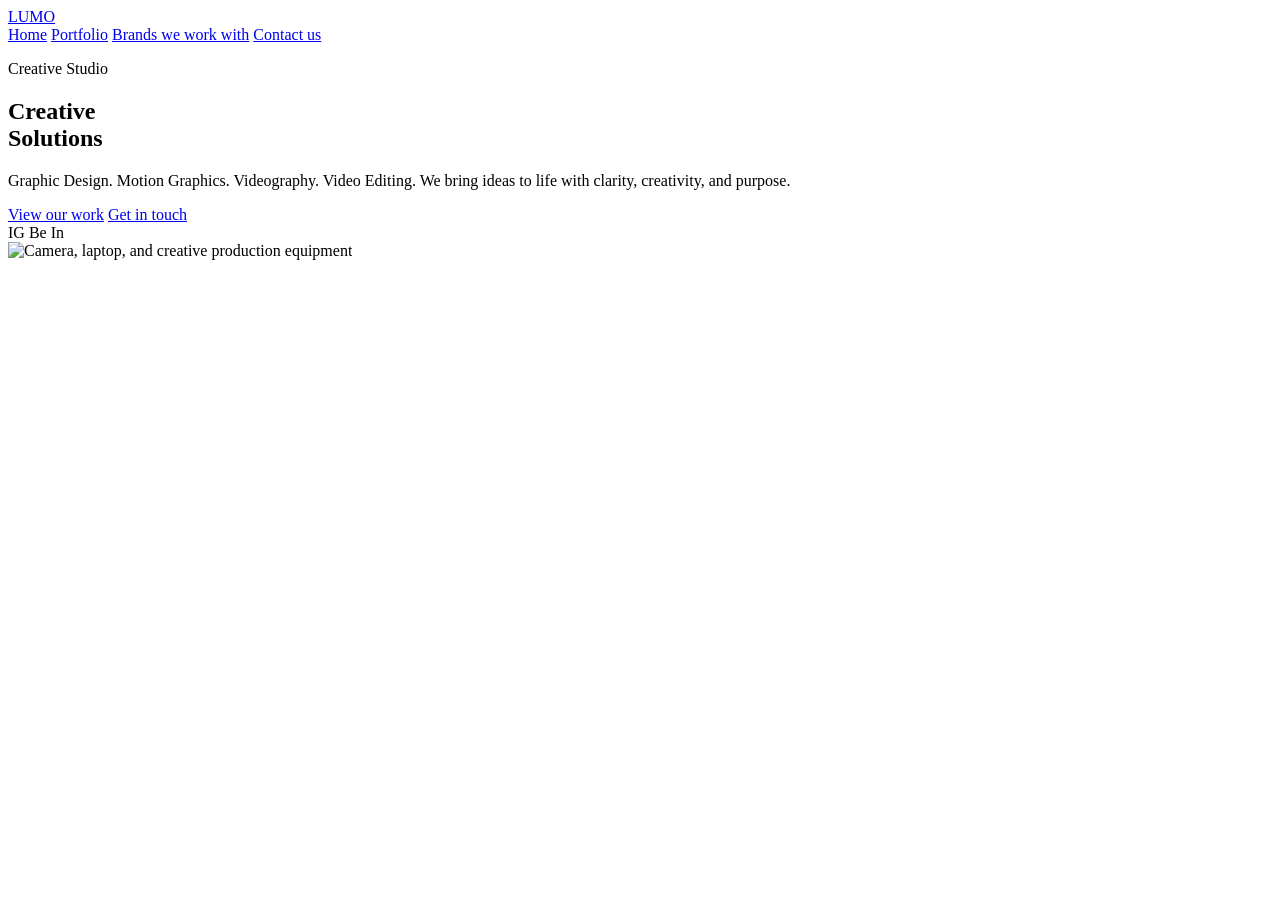
==== commit 14b1cd1b: "Apply LUMO deploy home page" ====
--- a/index.html
+++ b/index.html
@@ -1,1307 +1,41 @@
 <!doctype html>
 <html lang="en">
 <head>
-  <meta charset="utf-8" />
-  <meta name="viewport" content="width=device-width, initial-scale=1" />
-  <title>LUMO Studio — Creative Portfolio</title>
-  <meta name="description" content="A polished static portfolio landing page for LUMO Studio, presenting selected public Behance work from Brendon Wesley with a clean agency-style layout." />
-  <link rel="icon" href="assets/favicon.png" />
-  <style>
-    :root {
-      --navy-1000: #020817;
-      --navy-950: #04112d;
-      --navy-900: #071b49;
-      --blue-800: #082c86;
-      --blue-700: #0a49d1;
-      --blue-600: #005eff;
-      --blue-500: #1478ff;
-      --sky-400: #49c4ea;
-      --sky-100: #e8f8fd;
-      --yellow-400: #ffea00;
-      --ink: #061532;
-      --muted: #60708d;
-      --line: #dbe6f5;
-      --paper: #ffffff;
-      --paper-soft: #f6faff;
-      --shadow: 0 28px 90px rgba(6, 22, 55, .16);
-      --shadow-soft: 0 18px 54px rgba(6, 22, 55, .1);
-      --radius-xl: 42px;
-      --radius-lg: 28px;
-      --radius-md: 18px;
-      --max: 1180px;
-    }
+  <meta charset="utf-8">
+  <meta name="viewport" content="width=device-width, initial-scale=1">
+  <title>LUMO • Creative Solutions</title>
+  <meta name="description" content="LUMO creative solutions for graphic design, motion graphics, videography, and video editing.">
+  <link rel="stylesheet" href="styles.css">
+</head>
+<body class="home">
+  <nav class="site-nav" aria-label="Primary navigation">
+    <a class="nav-brand" href="index.html" aria-label="LUMO home">LUMO<span></span></a>
+    <div class="nav-links">
+      <a href="index.html" class="active">Home</a>
+      <a href="portfolio.html">Portfolio</a>
+      <a href="brands.html">Brands we work with</a>
+      <a href="contact.html">Contact us</a>
+    </div>
+  </nav>
 
-    * { box-sizing: border-box; }
-    html { scroll-behavior: smooth; }
-    body {
-      margin: 0;
-      font-family: Inter, ui-sans-serif, system-ui, -apple-system, BlinkMacSystemFont, "Segoe UI", sans-serif;
-      color: var(--ink);
-      background:
-        radial-gradient(circle at 8% 6%, rgba(73, 196, 234, .22), transparent 24%),
-        radial-gradient(circle at 92% 34%, rgba(0, 94, 255, .12), transparent 26%),
-        linear-gradient(180deg, #f8fbff 0%, #eef8fc 45%, #ffffff 100%);
-      overflow-x: hidden;
-    }
-    body::before {
-      content: "";
-      position: fixed;
-      inset: 0;
-      pointer-events: none;
-      background-image:
-        linear-gradient(rgba(8, 44, 134, .04) 1px, transparent 1px),
-        linear-gradient(90deg, rgba(8, 44, 134, .04) 1px, transparent 1px);
-      background-size: 64px 64px;
-      mask-image: linear-gradient(180deg, black, transparent 70%);
-      z-index: -2;
-    }
-    a { color: inherit; text-decoration: none; }
-    img { display: block; max-width: 100%; }
-    button, input, textarea, select { font: inherit; }
-    h1, h2, h3, p { margin-top: 0; }
-    p { line-height: 1.68; }
-    .page { min-height: 100vh; }
-
-    .nav {
-      width: min(var(--max), calc(100% - 44px));
-      margin: 22px auto 0;
-      min-height: 76px;
-      padding: 0 24px;
-      border: 1px solid rgba(255, 255, 255, .78);
-      border-radius: 999px;
-      background: rgba(255, 255, 255, .88);
-      backdrop-filter: blur(18px);
-      box-shadow: 0 14px 46px rgba(6, 22, 55, .08);
-      display: flex;
-      align-items: center;
-      justify-content: space-between;
-      gap: 18px;
-      position: sticky;
-      top: 16px;
-      z-index: 50;
-    }
-    .brand {
-      display: inline-flex;
-      align-items: center;
-      gap: 10px;
-      min-width: 132px;
-    }
-    .brand img { width: 108px; height: auto; }
-    .nav-links {
-      display: flex;
-      align-items: center;
-      gap: 30px;
-      color: var(--blue-700);
-      text-transform: uppercase;
-      letter-spacing: .09em;
-      font-size: 12px;
-      font-weight: 900;
-    }
-    .nav-links a {
-      position: relative;
-      padding: 10px 0;
-      opacity: .82;
-      transition: opacity .2s ease;
-    }
-    .nav-links a:hover,
-    .nav-links a.active { opacity: 1; }
-    .nav-links a::after {
-      content: "";
-      position: absolute;
-      left: 0;
-      right: 0;
-      bottom: 2px;
-      height: 3px;
-      border-radius: 999px;
-      background: var(--yellow-400);
-      transform: scaleX(0);
-      transform-origin: left;
-      transition: transform .22s ease;
-    }
-    .nav-links a:hover::after,
-    .nav-links a.active::after { transform: scaleX(1); }
-    .mobile-toggle {
-      display: none;
-      width: 44px;
-      height: 44px;
-      border: 0;
-      border-radius: 50%;
-      background: var(--blue-700);
-      color: #fff;
-      place-items: center;
-      cursor: pointer;
-    }
-    .mobile-toggle span,
-    .mobile-toggle span::before,
-    .mobile-toggle span::after {
-      content: "";
-      display: block;
-      width: 18px;
-      height: 2px;
-      border-radius: 999px;
-      background: currentColor;
-      position: relative;
-    }
-    .mobile-toggle span::before { position: absolute; top: -6px; }
-    .mobile-toggle span::after { position: absolute; top: 6px; }
-
-    .hero {
-      width: min(var(--max), calc(100% - 44px));
-      margin: 22px auto 0;
-      min-height: 720px;
-      padding: 58px;
-      border-radius: 46px;
-      color: #fff;
-      background:
-        radial-gradient(circle at 72% 20%, rgba(73, 196, 234, .58), transparent 27%),
-        radial-gradient(circle at 76% 74%, rgba(0, 94, 255, .82), transparent 38%),
-        linear-gradient(135deg, #031032 0%, #082e8c 45%, #0065ff 100%);
-      box-shadow: var(--shadow);
-      display: grid;
-      grid-template-columns: 1.02fr .98fr;
-      align-items: center;
-      gap: 28px;
-      position: relative;
-      overflow: hidden;
-      isolation: isolate;
-    }
-    .hero::before {
-      content: "";
-      position: absolute;
-      width: 640px;
-      height: 640px;
-      right: -220px;
-      bottom: -240px;
-      border-radius: 50%;
-      border: 90px solid rgba(255, 255, 255, .055);
-      z-index: -1;
-    }
-    .hero::after {
-      content: "";
-      position: absolute;
-      width: 360px;
-      height: 360px;
-      left: 44%;
-      top: -210px;
-      border-radius: 50%;
-      background: rgba(255, 234, 0, .12);
-      filter: blur(2px);
-      z-index: -1;
-    }
-    .eyebrow {
-      display: inline-flex;
-      align-items: center;
-      gap: 10px;
-      text-transform: uppercase;
-      letter-spacing: .15em;
-      font-size: 12px;
-      font-weight: 950;
-      color: rgba(255, 255, 255, .78);
-    }
-    .eyebrow::before {
-      content: "";
-      width: 30px;
-      height: 4px;
-      border-radius: 999px;
-      background: var(--yellow-400);
-    }
-    h1 {
-      max-width: 700px;
-      margin: 24px 0 28px;
-      font-size: clamp(58px, 8.4vw, 108px);
-      line-height: .84;
-      letter-spacing: -.075em;
-    }
-    .dot { color: var(--yellow-400); }
-    .hero-copy p {
-      max-width: 590px;
-      margin-bottom: 30px;
-      color: rgba(255, 255, 255, .79);
-      font-size: 18px;
-    }
-    .hero-services {
-      display: flex;
-      flex-wrap: wrap;
-      gap: 10px;
-      margin: 0 0 34px;
-      padding: 0;
-      list-style: none;
-    }
-    .hero-services li {
-      padding: 10px 14px;
-      border-radius: 999px;
-      border: 1px solid rgba(255, 255, 255, .2);
-      background: rgba(255, 255, 255, .08);
-      color: rgba(255, 255, 255, .88);
-      font-size: 13px;
-      font-weight: 850;
-    }
-    .actions {
-      display: flex;
-      flex-wrap: wrap;
-      gap: 14px;
-    }
-    .btn {
-      display: inline-flex;
-      align-items: center;
-      justify-content: center;
-      min-height: 51px;
-      padding: 0 23px;
-      border: 1px solid transparent;
-      border-radius: 999px;
-      text-transform: uppercase;
-      letter-spacing: .08em;
-      font-size: 12px;
-      font-weight: 950;
-      cursor: pointer;
-      transition: transform .2s ease, box-shadow .2s ease, background .2s ease;
-    }
-    .btn:hover {
-      transform: translateY(-2px);
-      box-shadow: 0 14px 34px rgba(0, 0, 0, .16);
-    }
-    .btn.primary { color: var(--navy-950); background: #fff; }
-    .btn.secondary { color: #fff; border-color: rgba(255, 255, 255, .42); background: rgba(255, 255, 255, .06); }
-    .btn.blue { color: #fff; background: var(--blue-700); }
-    .btn.ghost { color: var(--blue-700); background: #fff; border-color: var(--line); }
-
-    .proof-strip {
-      margin-top: 38px;
-      max-width: 640px;
-      display: grid;
-      grid-template-columns: repeat(3, 1fr);
-      gap: 12px;
-    }
-    .proof-item {
-      padding: 16px;
-      border: 1px solid rgba(255, 255, 255, .16);
-      border-radius: 18px;
-      background: rgba(255, 255, 255, .075);
-      backdrop-filter: blur(12px);
-    }
-    .proof-item b {
-      display: block;
-      margin-bottom: 3px;
-      font-size: 24px;
-      line-height: 1;
-      color: #fff;
-    }
-    .proof-item span {
-      color: rgba(255, 255, 255, .68);
-      text-transform: uppercase;
-      letter-spacing: .12em;
-      font-size: 10px;
-      font-weight: 900;
-    }
-
-    .hero-visual {
-      min-height: 560px;
-      display: grid;
-      place-items: center;
-      position: relative;
-    }
-    .stage {
-      width: min(100%, 528px);
-      height: 530px;
-      border-radius: 44px;
-      position: relative;
-      overflow: hidden;
-      background:
-        linear-gradient(180deg, rgba(255, 255, 255, .13), rgba(255, 255, 255, .04)),
-        radial-gradient(circle at 30% 18%, rgba(255, 234, 0, .18), transparent 24%);
-      border: 1px solid rgba(255, 255, 255, .14);
-      box-shadow: inset 0 1px 0 rgba(255, 255, 255, .16);
-    }
-    .stage::before {
-      content: "";
-      position: absolute;
-      left: 34px;
-      right: 34px;
-      bottom: 58px;
-      height: 74px;
-      border-radius: 50%;
-      background: radial-gradient(ellipse, rgba(0, 0, 0, .42), transparent 70%);
-      filter: blur(8px);
-    }
-    .monitor {
-      position: absolute;
-      right: 42px;
-      top: 58px;
-      width: 304px;
-      height: 214px;
-      border: 12px solid #06102c;
-      border-radius: 24px;
-      background: linear-gradient(140deg, #091742, #105cff 66%, #041c58);
-      box-shadow: 0 32px 76px rgba(0, 0, 0, .32);
-      display: grid;
-      place-items: center;
-    }
-    .monitor img {
-      width: 188px;
-      filter: drop-shadow(0 12px 24px rgba(0, 0, 0, .26));
-    }
-    .monitor::after {
-      content: "";
-      position: absolute;
-      left: 50%;
-      bottom: -29px;
-      width: 86px;
-      height: 16px;
-      border-radius: 0 0 14px 14px;
-      background: #06102c;
-      transform: translateX(-50%);
-      box-shadow: 0 19px 0 -5px #06102c;
-    }
-    .camera {
-      position: absolute;
-      left: 34px;
-      bottom: 102px;
-      width: 250px;
-      height: 178px;
-      border-radius: 28px 28px 24px 24px;
-      background: linear-gradient(180deg, #121d38, #030712);
-      box-shadow: 0 34px 62px rgba(0, 0, 0, .4);
-    }
-    .camera::before {
-      content: "";
-      position: absolute;
-      left: 34px;
-      top: -38px;
-      width: 92px;
-      height: 52px;
-      border-radius: 20px 20px 10px 10px;
-      background: #101a34;
-    }
-    .camera::after {
-      content: "LUMO";
-      position: absolute;
-      right: 28px;
-      top: 28px;
-      color: rgba(255, 255, 255, .72);
-      font-size: 14px;
-      letter-spacing: .12em;
-      font-weight: 950;
-    }
-    .lens {
-      position: absolute;
-      left: 56px;
-      top: 44px;
-      width: 122px;
-      height: 122px;
-      border: 16px solid #02060f;
-      border-radius: 50%;
-      background: radial-gradient(circle at 42% 38%, #35c5ff 0 10%, #06153a 24%, #07101f 45%, #000 70%);
-      box-shadow: inset 0 0 0 10px #14275d, 0 10px 30px rgba(0, 0, 0, .32);
-    }
-    .accent-orb {
-      position: absolute;
-      right: 74px;
-      bottom: 88px;
-      width: 96px;
-      height: 96px;
-      border-radius: 50%;
-      background: var(--yellow-400);
-      box-shadow: 0 0 74px rgba(255, 234, 0, .44);
-    }
-    .hero-mini-card {
-      position: absolute;
-      left: 62px;
-      top: 78px;
-      width: 158px;
-      border-radius: 22px;
-      overflow: hidden;
-      background: #fff;
-      box-shadow: 0 30px 52px rgba(0, 0, 0, .25);
-      transform: rotate(-8deg);
-    }
-    .hero-mini-card img {
-      width: 100%;
-      aspect-ratio: 1 / 1.05;
-      object-fit: cover;
-    }
-    .scroll-note {
-      position: absolute;
-      right: 32px;
-      bottom: 30px;
-      writing-mode: vertical-rl;
-      text-transform: uppercase;
-      letter-spacing: .2em;
-      font-size: 10px;
-      font-weight: 950;
-      color: rgba(255, 255, 255, .72);
-    }
-    .scroll-note::after {
-      content: "";
-      display: inline-block;
-      height: 46px;
-      width: 1px;
-      margin-top: 12px;
-      background: rgba(255, 255, 255, .52);
-    }
-
-    section {
-      width: min(var(--max), calc(100% - 44px));
-      margin: 88px auto 0;
-    }
-    .section-grid {
-      display: grid;
-      grid-template-columns: 300px 1fr;
-      gap: 50px;
-      align-items: start;
-    }
-    .section-kicker {
-      margin-bottom: 14px;
-      color: var(--blue-700);
-      text-transform: uppercase;
-      letter-spacing: .16em;
-      font-size: 12px;
-      font-weight: 950;
-    }
-    h2 {
-      margin-bottom: 18px;
-      color: var(--blue-700);
-      font-size: clamp(40px, 5vw, 72px);
-      line-height: .93;
-      letter-spacing: -.06em;
-    }
-    .section-copy {
-      color: var(--muted);
-      font-size: 16px;
-      line-height: 1.65;
-    }
-
-    .portfolio-showcase {
-      padding: 56px;
-      border: 1px solid rgba(255, 255, 255, .9);
-      border-radius: 44px;
-      background:
-        radial-gradient(circle at 86% 12%, rgba(255, 234, 0, .18), transparent 23%),
-        linear-gradient(180deg, rgba(255, 255, 255, .86), rgba(255, 255, 255, .7));
-      box-shadow: var(--shadow);
-    }
-    .portfolio-head {
-      display: grid;
-      grid-template-columns: 1fr 360px;
-      gap: 42px;
-      align-items: end;
-      margin-bottom: 34px;
-    }
-    .profile-card {
-      min-height: 196px;
-      padding: 26px;
-      border-radius: 30px;
-      background:
-        radial-gradient(circle at 100% 100%, var(--yellow-400) 0 28%, transparent 29%),
-        var(--blue-700);
-      color: #fff;
-      overflow: hidden;
-      position: relative;
-    }
-    .profile-card strong {
-      display: block;
-      margin-bottom: 12px;
-      position: relative;
-      z-index: 2;
-      font-size: 28px;
-      line-height: 1.04;
-    }
-    .profile-card span {
-      display: block;
-      position: relative;
-      z-index: 2;
-      color: rgba(255, 255, 255, .74);
-      line-height: 1.5;
-    }
-    .profile-stats {
-      display: grid;
-      grid-template-columns: repeat(3, 1fr);
-      gap: 12px;
-      margin-top: 20px;
-      position: relative;
-      z-index: 2;
-    }
-    .profile-stat {
-      padding: 12px;
-      border: 1px solid rgba(255, 255, 255, .22);
-      border-radius: 16px;
-      background: rgba(255, 255, 255, .08);
-    }
-    .profile-stat b {
-      display: block;
-      font-size: 18px;
-    }
-    .profile-stat small {
-      color: rgba(255, 255, 255, .68);
-      text-transform: uppercase;
-      letter-spacing: .12em;
-      font-size: 9px;
-      font-weight: 850;
-    }
-    .gallery-tools {
-      display: flex;
-      flex-wrap: wrap;
-      justify-content: space-between;
-      align-items: center;
-      gap: 14px;
-      margin: 0 0 22px;
-    }
-    .filter-buttons {
-      display: flex;
-      flex-wrap: wrap;
-      gap: 10px;
-    }
-    .gallery-filter {
-      padding: 11px 15px;
-      border: 1px solid #bacaf0;
-      border-radius: 999px;
-      color: var(--blue-700);
-      background: #fff;
-      text-transform: uppercase;
-      letter-spacing: .08em;
-      font-size: 11px;
-      font-weight: 950;
-      cursor: pointer;
-      transition: transform .2s ease, background .2s ease, color .2s ease;
-    }
-    .gallery-filter:hover { transform: translateY(-2px); }
-    .gallery-filter.active {
-      border-color: var(--blue-700);
-      color: #fff;
-      background: var(--blue-700);
-    }
-    .source-link {
-      color: var(--blue-700);
-      text-transform: uppercase;
-      letter-spacing: .08em;
-      font-size: 12px;
-      font-weight: 950;
-    }
-    .gallery-grid {
-      display: grid;
-      grid-template-columns: repeat(4, minmax(0, 1fr));
-      grid-auto-rows: 220px;
-      gap: 18px;
-    }
-    .work-card {
-      min-height: 220px;
-      border-radius: 23px;
-      background: linear-gradient(135deg, var(--blue-700), var(--sky-400));
-      box-shadow: 0 18px 46px rgba(5, 35, 109, .14);
-      overflow: hidden;
-      position: relative;
-      isolation: isolate;
-      transform: translateZ(0);
-    }
-    .work-card.featured { grid-column: span 2; grid-row: span 2; }
-    .work-card.wide { grid-column: span 2; }
-    .work-card.tall { grid-row: span 2; }
-    .work-card img {
-      position: absolute;
-      inset: 0;
-      z-index: -2;
-      width: 100%;
-      height: 100%;
-      object-fit: cover;
-      transition: transform .5s ease, filter .5s ease;
-    }
-    .work-card::before {
-      content: "";
-      position: absolute;
-      inset: 0;
-      z-index: -1;
-      background:
-        radial-gradient(circle at 18% 12%, rgba(73, 196, 234, .24), transparent 25%),
-        linear-gradient(180deg, rgba(0, 0, 0, 0) 25%, rgba(2, 8, 23, .88) 100%);
-    }
-    .work-card::after {
-      content: "View Project";
-      position: absolute;
-      right: 18px;
-      top: 18px;
-      padding: 10px 12px;
-      border-radius: 999px;
-      color: var(--blue-700);
-      background: rgba(255, 255, 255, .94);
-      text-transform: uppercase;
-      letter-spacing: .08em;
-      font-size: 10px;
-      font-weight: 950;
-      opacity: 0;
-      transform: translateY(-10px);
-      transition: transform .25s ease, opacity .25s ease;
-    }
-    .work-card:hover img {
-      transform: scale(1.08);
-      filter: saturate(1.12) contrast(1.04);
-    }
-    .work-card:hover::after {
-      opacity: 1;
-      transform: translateY(0);
-    }
-    .work-card.is-hidden { display: none; }
-    .image-error img { display: none; }
-    .work-meta {
-      position: absolute;
-      left: 22px;
-      right: 22px;
-      bottom: 20px;
-      color: #fff;
-    }
-    .work-meta h3 {
-      margin: 0 0 8px;
-      font-size: clamp(18px, 2.2vw, 28px);
-      line-height: 1.02;
-      letter-spacing: -.03em;
-    }
-    .work-meta span {
-      display: inline-flex;
-      padding: 7px 10px;
-      border-radius: 999px;
-      color: var(--navy-950);
-      background: rgba(255, 234, 0, .96);
-      text-transform: uppercase;
-      letter-spacing: .11em;
-      font-size: 10px;
-      font-weight: 950;
-    }
-
-    .services-panel {
-      padding: 58px;
-      border: 1px solid rgba(255, 255, 255, .9);
-      border-radius: 38px;
-      background: rgba(255, 255, 255, .78);
-      box-shadow: var(--shadow);
-    }
-    .service-grid {
-      display: grid;
-      grid-template-columns: repeat(3, 1fr);
-      gap: 14px;
-    }
-    .service-tile {
-      min-height: 138px;
-      padding: 22px;
-      border: 1px solid var(--line);
-      border-radius: 20px;
-      background: #fff;
-      color: var(--blue-700);
-      transition: transform .2s ease, box-shadow .2s ease;
-    }
-    .service-tile:hover {
-      transform: translateY(-4px);
-      box-shadow: var(--shadow-soft);
-    }
-    .service-tile b {
-      display: block;
-      margin-bottom: 8px;
-      text-transform: uppercase;
-      letter-spacing: .06em;
-      font-size: 15px;
-      font-weight: 950;
-    }
-    .service-tile span {
-      color: var(--muted);
-      line-height: 1.5;
-      font-size: 14px;
-    }
-    .quote {
-      margin: 36px 0 0;
-      color: var(--blue-700);
-      text-align: center;
-      font-weight: 850;
-      font-size: 18px;
-    }
-    .quote .mark {
-      color: var(--yellow-400);
-      font-size: 28px;
-      vertical-align: middle;
-    }
-
-    .process {
-      display: grid;
-      grid-template-columns: 1fr 1fr;
-      border: 1px solid rgba(255, 255, 255, .86);
-      border-radius: 38px;
-      overflow: hidden;
-      background: #fff;
-      box-shadow: var(--shadow);
-    }
-    .process-art {
-      min-height: 470px;
-      background:
-        radial-gradient(circle at 72% 24%, rgba(255, 234, 0, .84), transparent 16%),
-        radial-gradient(circle at 56% 70%, rgba(73, 196, 234, .36), transparent 28%),
-        linear-gradient(145deg, #e6f7fc 0%, #fff 52%, #d9f0fa 100%);
-      position: relative;
-      overflow: hidden;
-    }
-    .process-art::before {
-      content: "";
-      position: absolute;
-      width: 224px;
-      height: 224px;
-      right: 70px;
-      top: 88px;
-      border-radius: 34px;
-      background: var(--blue-700);
-      box-shadow: 0 28px 60px rgba(5, 35, 109, .16);
-      transform: rotate(8deg);
-    }
-    .process-art::after {
-      content: "";
-      position: absolute;
-      width: 300px;
-      height: 180px;
-      left: 56px;
-      bottom: 64px;
-      border-radius: 32px;
-      background: #fff;
-      box-shadow: 0 28px 60px rgba(5, 35, 109, .12);
-    }
-    .art-circle {
-      position: absolute;
-      left: 110px;
-      top: 92px;
-      width: 150px;
-      height: 150px;
-      border-radius: 50%;
-      background: #a9dcec;
-      box-shadow: inset -24px -28px 60px rgba(3, 20, 58, .08);
-    }
-    .art-lamp {
-      position: absolute;
-      right: 128px;
-      bottom: 76px;
-      width: 4px;
-      height: 210px;
-      background: var(--navy-950);
-    }
-    .art-lamp::before {
-      content: "";
-      position: absolute;
-      right: -44px;
-      top: -30px;
-      width: 92px;
-      height: 54px;
-      border: 4px solid var(--navy-950);
-      border-radius: 50% 50% 16px 16px;
-      background: #d8edf5;
-    }
-    .process-copy {
-      padding: 58px;
-      align-self: center;
-    }
-    .process-copy h2 { color: var(--ink); }
-    .steps {
-      display: grid;
-      gap: 16px;
-      margin-top: 30px;
-    }
-    .step {
-      display: grid;
-      grid-template-columns: 42px 1fr;
-      gap: 14px;
-      align-items: start;
-    }
-    .step-num {
-      width: 42px;
-      height: 42px;
-      border-radius: 50%;
-      display: grid;
-      place-items: center;
-      color: #fff;
-      background: var(--blue-700);
-      font-weight: 950;
-    }
-    .step h3 {
-      margin: 2px 0 5px;
-      color: var(--blue-700);
-    }
-    .step p {
-      margin: 0;
-      color: var(--muted);
-      line-height: 1.55;
-    }
-
-    .contact {
-      margin-bottom: 78px;
-      display: grid;
-      grid-template-columns: .82fr 1.18fr;
-      gap: 48px;
-      align-items: stretch;
-    }
-    .contact-card,
-    .form {
-      padding: 42px;
-      border: 1px solid rgba(255, 255, 255, .9);
-      border-radius: 34px;
-      background: rgba(255, 255, 255, .84);
-      box-shadow: var(--shadow-soft);
-    }
-    .contact-card {
-      color: #fff;
-      background:
-        radial-gradient(circle at 96% 8%, rgba(255, 234, 0, .9), transparent 22%),
-        linear-gradient(145deg, var(--navy-950), var(--blue-700));
-    }
-    .contact-card h2 { color: #fff; }
-    .contact-card .section-copy { color: rgba(255, 255, 255, .76); }
-    .contact-card .section-kicker { color: var(--yellow-400); }
-    .contact-list {
-      display: grid;
-      gap: 13px;
-      margin-top: 30px;
-    }
-    .contact-row {
-      display: flex;
-      align-items: center;
-      gap: 12px;
-      color: rgba(255, 255, 255, .82);
-    }
-    .icon-dot {
-      width: 38px;
-      height: 38px;
-      border: 1px solid rgba(255, 255, 255, .2);
-      border-radius: 50%;
-      display: grid;
-      place-items: center;
-      color: #fff;
-      font-size: 12px;
-      font-weight: 950;
-    }
-    .form-title {
-      margin-bottom: 22px;
-      color: var(--blue-700);
-      text-transform: uppercase;
-      letter-spacing: .16em;
-      font-size: 12px;
-      font-weight: 950;
-    }
-    .field { margin-bottom: 16px; }
-    .field input,
-    .field select,
-    .field textarea {
-      width: 100%;
-      padding: 18px;
-      border: 1px solid var(--line);
-      border-radius: 15px;
-      outline: none;
-      background: #fbfdff;
-      color: var(--ink);
-      transition: border-color .2s ease, box-shadow .2s ease;
-    }
-    .field textarea {
-      min-height: 150px;
-      resize: vertical;
-    }
-    .field input:focus,
-    .field select:focus,
-    .field textarea:focus {
-      border-color: var(--blue-600);
-      box-shadow: 0 0 0 4px rgba(0, 94, 255, .08);
-    }
-
-    footer {
-      padding: 42px 0;
-      background: var(--navy-1000);
-      color: #fff;
-    }
-    .footer-inner {
-      width: min(var(--max), calc(100% - 44px));
-      margin: 0 auto;
-      display: flex;
-      justify-content: space-between;
-      align-items: center;
-      gap: 24px;
-    }
-    .footer-inner img { width: 104px; }
-    .footer-inner p {
-      margin: 0;
-      color: rgba(255, 255, 255, .62);
-      font-size: 14px;
-    }
-    .socials {
-      display: flex;
-      gap: 12px;
-    }
-    .socials a {
-      width: 34px;
-      height: 34px;
-      border: 1px solid rgba(255, 255, 255, .18);
-      border-radius: 50%;
-      display: grid;
-      place-items: center;
-      color: rgba(255, 255, 255, .82);
-      font-size: 12px;
-      font-weight: 900;
-    }
-
-    @media (max-width: 1100px) {
-      .gallery-grid { grid-template-columns: repeat(3, minmax(0, 1fr)); }
-      .work-card.featured { grid-column: span 2; }
-      .service-grid { grid-template-columns: repeat(2, 1fr); }
-    }
-
-    @media (max-width: 980px) {
-      .nav {
-        border-radius: 28px;
-        height: auto;
-        min-height: 72px;
-        flex-wrap: wrap;
-      }
-      .mobile-toggle { display: grid; }
-      .nav-links {
-        display: none;
-        width: 100%;
-        padding: 18px 0 10px;
-        flex-direction: column;
-        align-items: flex-start;
-        gap: 12px;
-      }
-      .nav.open .nav-links { display: flex; }
-      .hero {
-        grid-template-columns: 1fr;
-        min-height: auto;
-        padding: 44px 28px;
-      }
-      .hero-visual { min-height: 480px; }
-      .section-grid,
-      .portfolio-head,
-      .process,
-      .contact {
-        grid-template-columns: 1fr;
-      }
-      .portfolio-showcase,
-      .services-panel {
-        padding: 34px;
-      }
-      .gallery-grid { grid-template-columns: repeat(2, minmax(0, 1fr)); }
-      .work-card.featured,
-      .work-card.wide { grid-column: span 2; }
-    }
-
-    @media (max-width: 680px) {
-      .nav,
-      .hero,
-      section,
-      .footer-inner {
-        width: min(100% - 28px, var(--max));
-      }
-      .hero { border-radius: 30px; }
-      h1 { font-size: 58px; }
-      .proof-strip { grid-template-columns: 1fr; }
-      .stage { height: 430px; }
-      .monitor {
-        width: 252px;
-        height: 174px;
-        right: 24px;
-      }
-      .hero-mini-card {
-        left: 28px;
-        top: 58px;
-        width: 124px;
-      }
-      .camera {
-        left: 18px;
-        transform: scale(.82);
-        transform-origin: left bottom;
-      }
-      .accent-orb {
-        width: 76px;
-        height: 76px;
-      }
-      .gallery-grid { display: block; }
-      .work-card,
-      .work-card.featured,
-      .work-card.wide,
-      .work-card.tall {
-        height: 300px;
-        margin-bottom: 16px;
-      }
-      .service-grid { grid-template-columns: 1fr; }
-      .portfolio-showcase,
-      .services-panel,
-      .process-copy,
-      .contact-card,
-      .form {
-        padding: 28px;
-      }
-      .profile-stats { grid-template-columns: 1fr; }
-      .footer-inner {
-        flex-direction: column;
-        align-items: flex-start;
-      }
-    }
-
-    @media (prefers-reduced-motion: reduce) {
-      *,
-      *::before,
-      *::after {
-        scroll-behavior: auto !important;
-        transition-duration: .01ms !important;
-        animation-duration: .01ms !important;
-      }
-    }
-  </style>
-</head>
-<body>
-  <div class="page">
-    <header class="nav" id="topNav">
-      <a class="brand" href="#home" aria-label="LUMO Studio home">
-        <img src="assets/lumo-logo-blue.png" alt="LUMO Studio logo" />
-      </a>
-      <nav class="nav-links" aria-label="Primary navigation">
-        <a href="#home" class="active">Home</a>
-        <a href="#portfolio">Portfolio</a>
-        <a href="#services">Creative Scope</a>
-        <a href="#process">Process</a>
-        <a href="#contact">Contact</a>
-      </nav>
-      <button class="mobile-toggle" type="button" aria-label="Open menu" aria-expanded="false" onclick="toggleMenu(this)">
-        <span></span>
-      </button>
-    </header>
-
-    <main id="home" class="hero">
-      <div class="hero-copy">
-        <div class="eyebrow">LUMO Studio</div>
-        <h1>Creative work<br />that looks alive<span class="dot">.</span></h1>
-        <p>LUMO now presents as a proper client-facing creative studio: sharp identity, strong visual rhythm, real portfolio proof, and no fake filler pretending to be client work.</p>
-        <ul class="hero-services">
-          <li>Graphic Design</li>
-          <li>Brand Identity</li>
-          <li>Social Campaigns</li>
-          <li>UI Concepts</li>
-        </ul>
-        <div class="actions">
-          <a class="btn primary" href="#portfolio">View Portfolio →</a>
-          <a class="btn secondary" href="#contact">Start A Project</a>
-        </div>
-        <div class="proof-strip" aria-label="Portfolio summary">
-          <div class="proof-item"><b>12</b><span>Featured Works</span></div>
-          <div class="proof-item"><b>6</b><span>Service Lines</span></div>
-          <div class="proof-item"><b>1</b><span>Static Page</span></div>
-        </div>
+  <main class="hero spread">
+    <section class="copy-block">
+      <p class="eyebrow">Creative Studio</p>
+      <h1>Creative<br>Solutions<span class="yellow-dot"></span></h1>
+      <p class="lead">Graphic Design. Motion Graphics. Videography. Video Editing. We bring ideas to life with clarity, creativity, and purpose.</p>
+      <div class="buttons">
+        <a href="portfolio.html" class="btn primary">View our work</a>
+        <a href="contact.html" class="btn secondary">Get in touch</a>
       </div>
-
-      <div class="hero-visual" aria-hidden="true">
-        <div class="stage">
-          <div class="hero-mini-card">
-            <img src="https://mir-s3-cdn-cf.behance.net/projects/404/cbb0a0227065101.Y3JvcCwzMjQwLDI1MzQsMCww.jpg" alt="" />
-          </div>
-          <div class="monitor">
-            <img src="assets/lumo-logo-white.png" alt="" />
-          </div>
-          <div class="camera"><div class="lens"></div></div>
-          <div class="accent-orb"></div>
-          <div class="scroll-note">Scroll</div>
-        </div>
-      </div>
-    </main>
-
-    <section id="portfolio" class="portfolio-showcase">
-      <div class="portfolio-head">
-        <div>
-          <div class="section-kicker">Selected Work</div>
-          <h2>Behance Gallery</h2>
-          <p class="section-copy">The page uses public Behance project images as the live visual source, then frames them inside a cleaner LUMO agency layout. The work stays front and center, while the brand system controls the experience.</p>
-        </div>
-        <aside class="profile-card" aria-label="Behance profile summary">
-          <strong>Brendon Wesley</strong>
-          <span>Digital marketer and graphic designer based in Kingston, Jamaica.</span>
-          <div class="profile-stats">
-            <div class="profile-stat"><b>6.7k</b><small>Views</small></div>
-            <div class="profile-stat"><b>206</b><small>Likes</small></div>
-            <div class="profile-stat"><b>66</b><small>Followers</small></div>
-          </div>
-        </aside>
-      </div>
-
-      <div class="gallery-tools">
-        <div class="filter-buttons" aria-label="Portfolio filters">
-          <button class="gallery-filter active" data-filter="all" type="button">All</button>
-          <button class="gallery-filter" data-filter="social" type="button">Social</button>
-          <button class="gallery-filter" data-filter="identity" type="button">Identity</button>
-          <button class="gallery-filter" data-filter="campaign" type="button">Campaign</button>
-          <button class="gallery-filter" data-filter="ui" type="button">UI</button>
-        </div>
-        <a class="source-link" href="https://www.behance.net/MrWesley" target="_blank" rel="noopener">View Behance Source →</a>
-      </div>
-
-      <div class="gallery-grid">
-        <a class="work-card featured" data-category="social campaign" href="https://www.behance.net/gallery/227065101/Social-Media-Posts" target="_blank" rel="noopener">
-          <img loading="lazy" onerror="this.parentElement.classList.add('image-error')" src="https://mir-s3-cdn-cf.behance.net/projects/404/cbb0a0227065101.Y3JvcCwzMjQwLDI1MzQsMCww.jpg" alt="Social Media Posts project" />
-          <div class="work-meta"><h3>Social Media Posts</h3><span>Social Campaign</span></div>
-        </a>
-        <a class="work-card wide" data-category="social campaign" href="https://www.behance.net/gallery/214388761/Social-Media-Layout" target="_blank" rel="noopener">
-          <img loading="lazy" onerror="this.parentElement.classList.add('image-error')" src="https://mir-s3-cdn-cf.behance.net/projects/404/21603f214388761.Y3JvcCw3ODksNjE3LDAsMzY3.jpg" alt="Social Media Layout project" />
-          <div class="work-meta"><h3>Social Media Layout</h3><span>Gaming Content</span></div>
-        </a>
-        <a class="work-card" data-category="social campaign" href="https://www.behance.net/gallery/197197091/Corporate-Social-Media" target="_blank" rel="noopener">
-          <img loading="lazy" onerror="this.parentElement.classList.add('image-error')" src="https://mir-s3-cdn-cf.behance.net/projects/404/582cfa197197091.Y3JvcCw2MDQsNDcyLDQ3NCwyNTE.jpg" alt="Corporate Social Media project" />
-          <div class="work-meta"><h3>Corporate Social Media</h3><span>Corporate</span></div>
-        </a>
-        <a class="work-card" data-category="social campaign" href="https://www.behance.net/gallery/228285877/Social-Media-Posts-2" target="_blank" rel="noopener">
-          <img loading="lazy" onerror="this.parentElement.classList.add('image-error')" src="https://mir-s3-cdn-cf.behance.net/projects/404/9a8189228285877.Y3JvcCwzMjQwLDI1MzQsMCww.jpg" alt="Social Media Posts 2 project" />
-          <div class="work-meta"><h3>Social Media Posts 2</h3><span>Social System</span></div>
-        </a>
-        <a class="work-card tall" data-category="identity" href="https://www.behance.net/gallery/206720425/Montego-Bay-United-REBRAND" target="_blank" rel="noopener">
-          <img loading="lazy" onerror="this.parentElement.classList.add('image-error')" src="https://mir-s3-cdn-cf.behance.net/projects/404/b08d07206720425.Y3JvcCwyMjAzLDE3MjMsMjEyLDMxNg.jpg" alt="Montego Bay United rebrand project" />
-          <div class="work-meta"><h3>Montego Bay United</h3><span>Rebrand</span></div>
-        </a>
-        <a class="work-card" data-category="ui identity" href="https://www.behance.net/gallery/164784935/Thick-Chicken-UI-Design" target="_blank" rel="noopener">
-          <img loading="lazy" onerror="this.parentElement.classList.add('image-error')" src="https://mir-s3-cdn-cf.behance.net/projects/404/85a176164784935.Y3JvcCwxMDgwLDg0NCwwLDExNw.jpg" alt="Thick Chicken UI Design project" />
-          <div class="work-meta"><h3>Thick Chicken</h3><span>UI Design</span></div>
-        </a>
-        <a class="work-card" data-category="campaign" href="https://www.behance.net/gallery/97594043/Covid-19" target="_blank" rel="noopener">
-          <img loading="lazy" onerror="this.parentElement.classList.add('image-error')" src="https://mir-s3-cdn-cf.behance.net/projects/404/03436797594043.Y3JvcCwxMDgwLDg0NCwwLDEzNg.jpg" alt="Covid-19 project" />
-          <div class="work-meta"><h3>Covid-19</h3><span>Public Update</span></div>
-        </a>
-        <a class="work-card wide" data-category="campaign" href="https://www.behance.net/gallery/97593865/Jamaica-Moves" target="_blank" rel="noopener">
-          <img loading="lazy" onerror="this.parentElement.classList.add('image-error')" src="https://mir-s3-cdn-cf.behance.net/projects/404/066d6c97593865.Y3JvcCwxOTk5LDE1NjQsMCw0.jpg" alt="Jamaica Moves project" />
-          <div class="work-meta"><h3>Jamaica Moves</h3><span>Event Campaign</span></div>
-        </a>
-        <a class="work-card" data-category="campaign" href="https://www.behance.net/gallery/120762917/Pringles-Proposal" target="_blank" rel="noopener">
-          <img loading="lazy" onerror="this.parentElement.classList.add('image-error')" src="https://mir-s3-cdn-cf.behance.net/projects/404/0e7c49120762917.Y3JvcCw4ODcsNjkzLDEwNSwzMzU.jpg" alt="Pringles Proposal project" />
-          <div class="work-meta"><h3>Pringles Proposal</h3><span>Product Concept</span></div>
-        </a>
-        <a class="work-card" data-category="identity" href="https://www.behance.net/gallery/85889307/AURA" target="_blank" rel="noopener">
-          <img loading="lazy" onerror="this.parentElement.classList.add('image-error')" src="https://mir-s3-cdn-cf.behance.net/projects/404/dbe0f885889307.Y3JvcCwxMDgxLDg0NSwwLDEyOA.jpg" alt="AURA project" />
-          <div class="work-meta"><h3>AURA</h3><span>Logo System</span></div>
-        </a>
-        <a class="work-card" data-category="campaign" href="https://www.behance.net/gallery/84140465/Events-Flyer" target="_blank" rel="noopener">
-          <img loading="lazy" onerror="this.parentElement.classList.add('image-error')" src="https://mir-s3-cdn-cf.behance.net/projects/404/e0bc0784140465.Y3JvcCwxMDgwLDg0NCwwLDExNw.jpg" alt="Events Flyer project" />
-          <div class="work-meta"><h3>Events Flyer</h3><span>Promo Design</span></div>
-        </a>
-        <a class="work-card" data-category="identity" href="https://www.behance.net/gallery/187699351/REAL-MONA-REBRAND" target="_blank" rel="noopener">
-          <img loading="lazy" onerror="this.parentElement.classList.add('image-error')" src="https://mir-s3-cdn-cf.behance.net/projects/404/e2fda0187699351.Y3JvcCwyMzg2LDE4NjYsMzQyLDIwNg.jpg" alt="REAL MONA rebrand project" />
-          <div class="work-meta"><h3>REAL MONA</h3><span>Sports Rebrand</span></div>
-        </a>
+      <div class="social-icons" aria-label="Social links">
+        <span>IG</span>
+        <span>Be</span>
+        <span>In</span>
       </div>
     </section>
-
-    <section id="services" class="services-panel section-grid">
-      <div>
-        <div class="section-kicker">Creative Scope</div>
-        <h2>Design built to move</h2>
-        <p class="section-copy">The services now line up with the actual portfolio categories instead of padding the page with generic agency claims.</p>
-      </div>
-      <div>
-        <div class="service-grid">
-          <div class="service-tile"><b>Social Media</b><span>Static posts, campaign layouts, daily content systems, and polished promotional graphics.</span></div>
-          <div class="service-tile"><b>Brand Identity</b><span>Logo systems, team rebrands, visual direction, and lightweight identity packages.</span></div>
-          <div class="service-tile"><b>Campaigns</b><span>Public updates, event graphics, product concepts, and launch-ready visual treatments.</span></div>
-          <div class="service-tile"><b>Sports Design</b><span>Club rebrands, matchday-style visuals, crest work, and fan-facing graphic systems.</span></div>
-          <div class="service-tile"><b>Product Concepts</b><span>Packaging directions, pitch visuals, ad layouts, and concept-first presentation work.</span></div>
-          <div class="service-tile"><b>UI Concepts</b><span>Digital interface concepts and web-ready layouts for brands that need sharper presentation.</span></div>
-        </div>
-        <p class="quote"><span class="mark">“</span> Strong visuals first. Clean presentation second. No filler. <span class="mark">”</span></p>
-      </div>
+    <section class="visual-panel hero-panel" aria-label="LUMO creative tools visual">
+      <img src="assets/hero.svg" alt="Camera, laptop, and creative production equipment">
     </section>
-
-    <section id="process" class="process" aria-label="Creative process">
-      <div class="process-art" aria-hidden="true">
-        <div class="art-circle"></div>
-        <div class="art-lamp"></div>
-      </div>
-      <div class="process-copy">
-        <div class="section-kicker">How It Presents</div>
-        <h2>Gallery first. Brand frame second.</h2>
-        <p class="section-copy">The site keeps LUMO’s logo, color system, hero, and buttons consistent, but gives the real portfolio work the visual weight. That makes the page feel like a professional portfolio instead of an image dump.</p>
-        <div class="steps">
-          <div class="step"><div class="step-num">1</div><div><h3>Brand the opening</h3><p>The hero sells the studio identity before the user reaches the work.</p></div></div>
-          <div class="step"><div class="step-num">2</div><div><h3>Let the work carry</h3><p>The Behance cards are large, filtered, linked, and presented with deliberate spacing.</p></div></div>
-          <div class="step"><div class="step-num">3</div><div><h3>Translate into services</h3><p>The lower sections turn the gallery into service categories a client can understand fast.</p></div></div>
-        </div>
-      </div>
-    </section>
-
-    <section id="contact" class="contact">
-      <div class="contact-card">
-        <div class="section-kicker">Let’s Create</div>
-        <h2>Let’s work together.</h2>
-        <p class="section-copy">Use this page as the front door for a portfolio review, design request, campaign brief, or a tighter studio pitch.</p>
-        <div class="contact-list">
-          <div class="contact-row"><span class="icon-dot">⌖</span><span>Kingston, Jamaica</span></div>
-          <div class="contact-row"><span class="icon-dot">Be</span><span>behance.net/MrWesley</span></div>
-          <div class="contact-row"><span class="icon-dot">✉</span><span>hello@lumo.studio</span></div>
-        </div>
-      </div>
-
-      <form class="form" onsubmit="handleFormSubmit(event)">
-        <div class="form-title">Send Us A Message</div>
-        <div class="field"><input type="text" placeholder="Your Name" autocomplete="name" required /></div>
-        <div class="field"><input type="email" placeholder="Your Email" autocomplete="email" required /></div>
-        <div class="field">
-          <select required>
-            <option value="">Project Type</option>
-            <option>Brand Identity</option>
-            <option>Social Media Campaign</option>
-            <option>UI / Website Concept</option>
-            <option>Event / Promotional Design</option>
-          </select>
-        </div>
-        <div class="field"><textarea placeholder="Your Message" required></textarea></div>
-        <button class="btn blue" type="submit">Prepare Message →</button>
-      </form>
-    </section>
-  </div>
-
-  <footer>
-    <div class="footer-inner">
-      <img src="assets/lumo-logo-white.png" alt="LUMO Studio logo" />
-      <p>© 2026 LUMO Studio. Static demo concept using public Behance project references.</p>
-      <div class="socials" aria-label="Social links">
-        <a href="https://www.behance.net/MrWesley" target="_blank" rel="noopener">Be</a>
-        <a href="#home" aria-label="Back to top">↑</a>
-        <a href="#contact" aria-label="Contact">✉</a>
-      </div>
-    </div>
-  </footer>
-
-  <script>
-    function toggleMenu(button) {
-      const nav = document.getElementById('topNav');
-      const isOpen = nav.classList.toggle('open');
-      button.setAttribute('aria-expanded', String(isOpen));
-    }
-
-    function handleFormSubmit(event) {
-      event.preventDefault();
-      const button = event.currentTarget.querySelector('button[type="submit"]');
-      button.textContent = 'Message Ready ✓';
-    }
-
-    const links = document.querySelectorAll('.nav-links a');
-    const sections = [...links]
-      .map(link => document.querySelector(link.getAttribute('href')))
-      .filter(Boolean);
-
-    const observer = new IntersectionObserver(entries => {
-      entries.forEach(entry => {
-        if (!entry.isIntersecting) return;
-        links.forEach(link => {
-          link.classList.toggle('active', link.getAttribute('href') === '#' + entry.target.id);
-        });
-      });
-    }, { rootMargin: '-42% 0px -50% 0px', threshold: 0 });
-
-    sections.forEach(section => observer.observe(section));
-
-    const filters = document.querySelectorAll('.gallery-filter');
-    const cards = document.querySelectorAll('.work-card');
-
-    filters.forEach(filter => {
-      filter.addEventListener('click', () => {
-        const selected = filter.dataset.filter;
-        filters.forEach(item => item.classList.toggle('active', item === filter));
-
-        cards.forEach(card => {
-          const categories = card.dataset.category || '';
-          const shouldHide = selected !== 'all' && !categories.includes(selected);
-          card.classList.toggle('is-hidden', shouldHide);
-        });
-      });
-    });
-  </script>
+  </main>
 </body>
 </html>
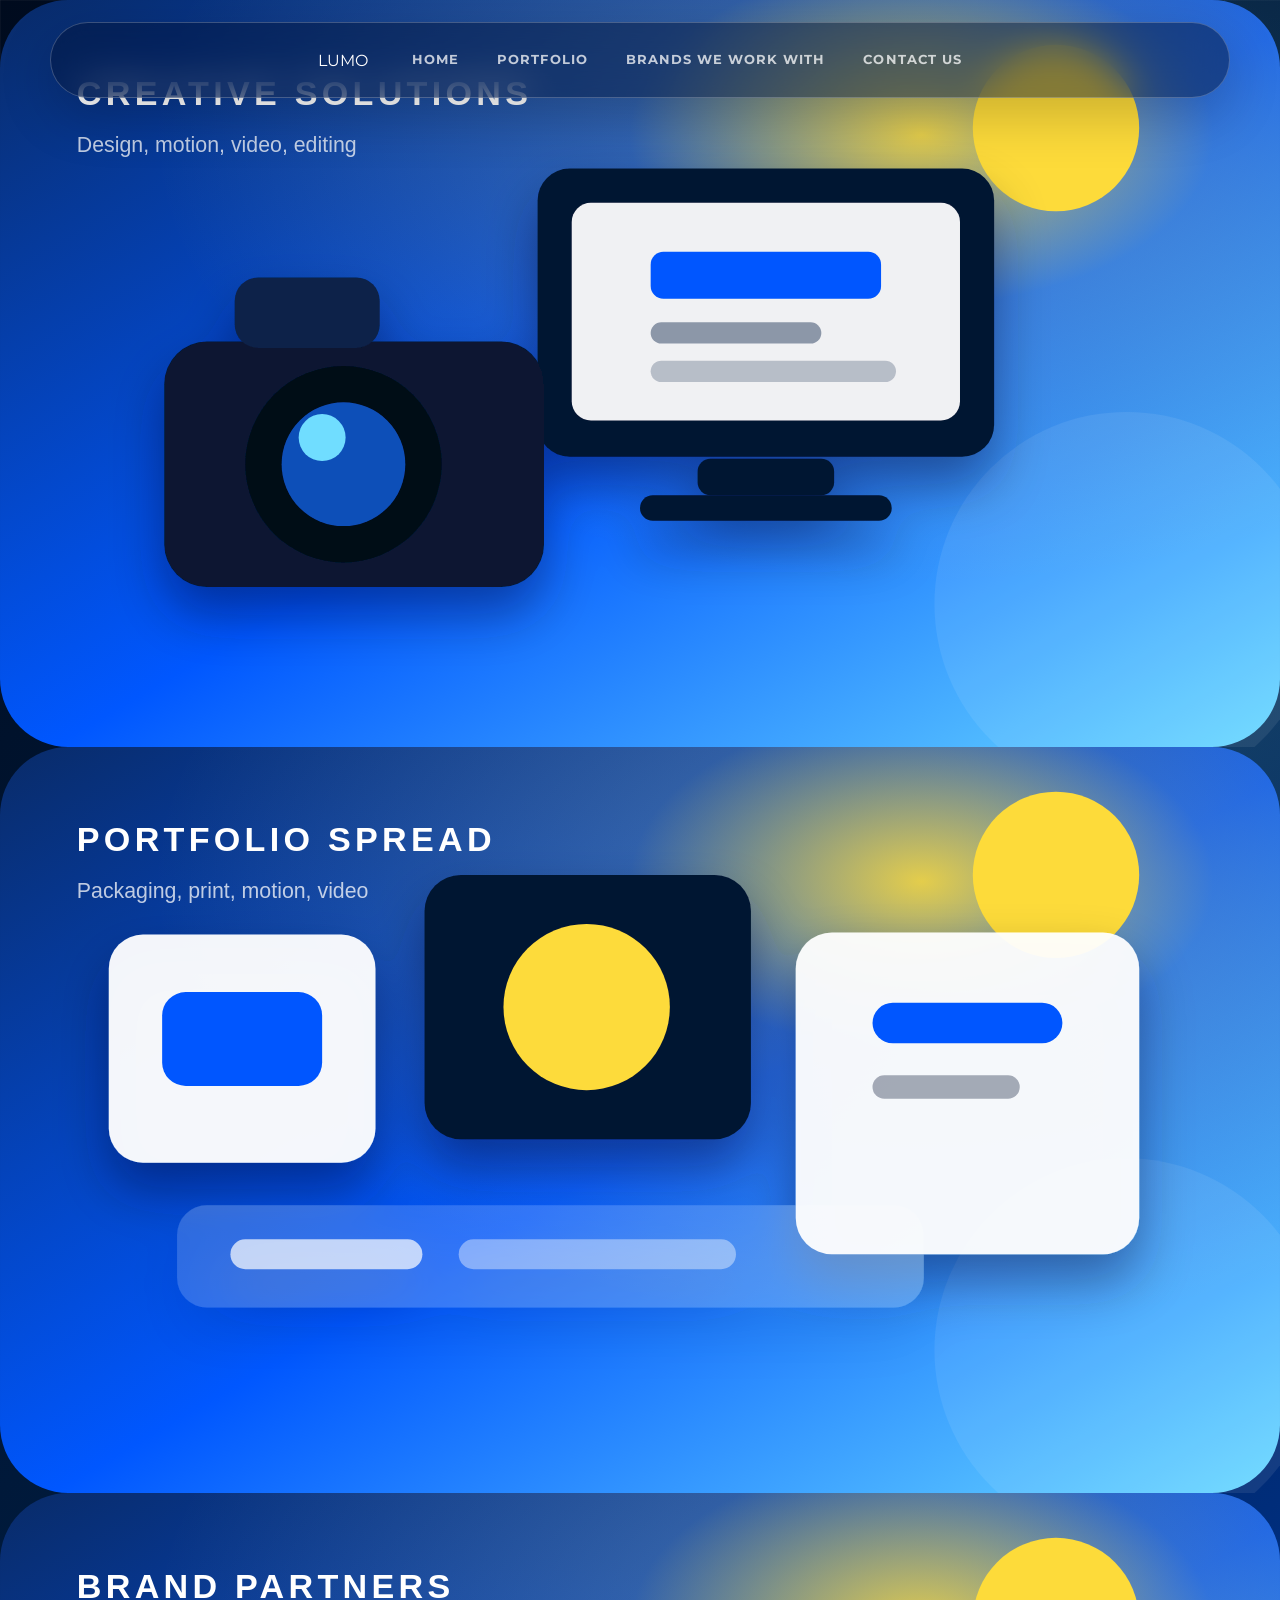
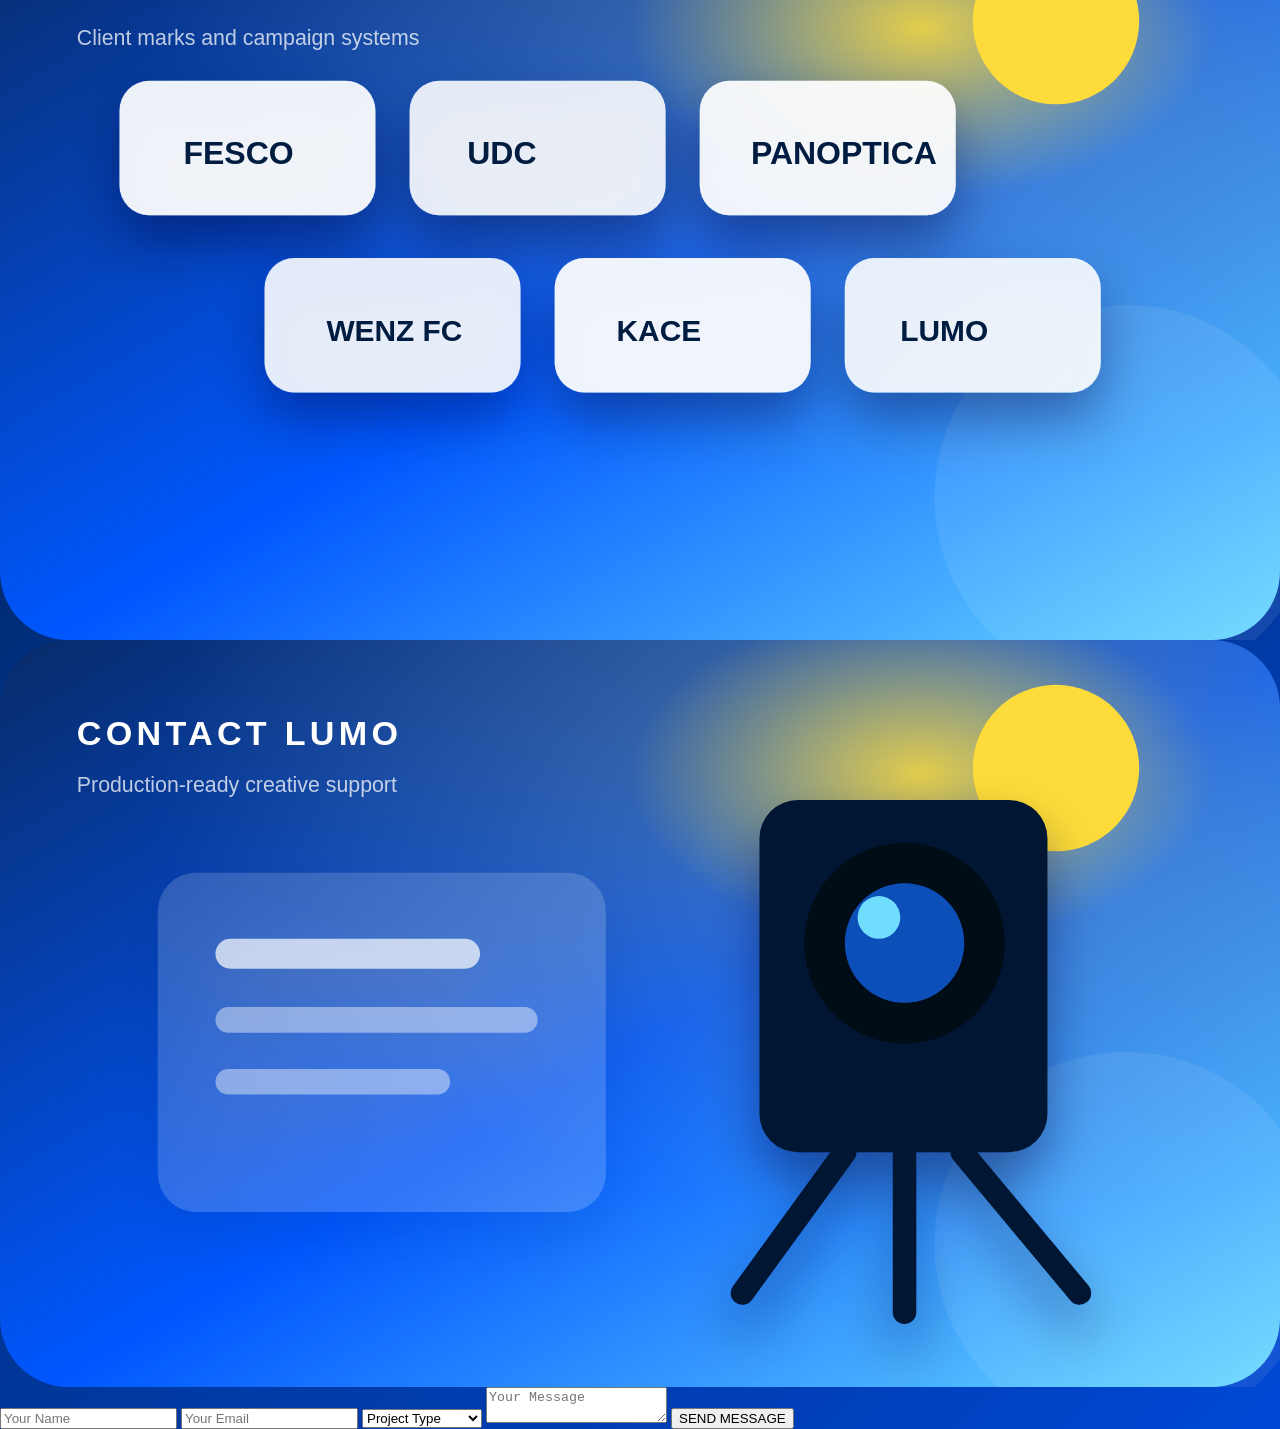
==== commit 045de292: "Convert LUMO site to one-page scroll" ====
--- a/index.html
+++ b/index.html
@@ -4,37 +4,54 @@
   <meta charset="utf-8">
   <meta name="viewport" content="width=device-width, initial-scale=1">
   <title>LUMO • Creative Solutions</title>
-  <meta name="description" content="LUMO creative solutions for graphic design, motion graphics, videography, and video editing.">
+  <meta name="description" content="LUMO one-page creative studio site for design, motion graphics, videography, and video editing.">
   <link rel="stylesheet" href="styles.css">
 </head>
-<body class="home">
+<body>
   <nav class="site-nav" aria-label="Primary navigation">
-    <a class="nav-brand" href="index.html" aria-label="LUMO home">LUMO<span></span></a>
+    <a class="brand" href="#home" aria-label="LUMO home">
+      <span class="logo-word">LUMO</span><span class="logo-sun"></span><span class="logo-line"></span>
+    </a>
     <div class="nav-links">
-      <a href="index.html" class="active">Home</a>
-      <a href="portfolio.html">Portfolio</a>
-      <a href="brands.html">Brands we work with</a>
-      <a href="contact.html">Contact us</a>
+      <a href="#home">Home</a>
+      <a href="#portfolio">Portfolio</a>
+      <a href="#brands">Brands we work with</a>
+      <a href="#contact">Contact us</a>
     </div>
   </nav>
 
-  <main class="hero spread">
-    <section class="copy-block">
-      <p class="eyebrow">Creative Studio</p>
-      <h1>Creative<br>Solutions<span class="yellow-dot"></span></h1>
-      <p class="lead">Graphic Design. Motion Graphics. Videography. Video Editing. We bring ideas to life with clarity, creativity, and purpose.</p>
-      <div class="buttons">
-        <a href="portfolio.html" class="btn primary">View our work</a>
-        <a href="contact.html" class="btn secondary">Get in touch</a>
-      </div>
-      <div class="social-icons" aria-label="Social links">
-        <span>IG</span>
-        <span>Be</span>
-        <span>In</span>
-      </div>
+  <main>
+    <section id="home" class="section-panel" aria-label="Creative Solutions">
+      <img class="section-art" src="assets/hero.svg" alt="LUMO creative solutions with camera and laptop">
+      <a class="hotspot work" href="#portfolio" aria-label="View our work"></a>
+      <a class="hotspot contact" href="#contact" aria-label="Get in touch"></a>
     </section>
-    <section class="visual-panel hero-panel" aria-label="LUMO creative tools visual">
-      <img src="assets/hero.svg" alt="Camera, laptop, and creative production equipment">
+
+    <section id="portfolio" class="section-panel" aria-label="Portfolio">
+      <img class="section-art" src="assets/portfolio_content.svg" alt="LUMO portfolio grid with selected projects">
+      <a class="hotspot all-projects" href="#brands" aria-label="Continue to brand partners"></a>
+    </section>
+
+    <section id="brands" class="section-panel" aria-label="Brands we work with">
+      <img class="section-art" src="assets/brands_content.svg" alt="LUMO brand partner logo grid">
+      <a class="hotspot brands-cta" href="#contact" aria-label="Work with us"></a>
+    </section>
+
+    <section id="contact" class="section-panel" aria-label="Contact LUMO">
+      <img class="section-art" src="assets/contact_content.svg" alt="LUMO contact form and camera production visual">
+      <form class="real-contact-form" aria-label="Send us a message">
+        <input type="text" name="name" placeholder="Your Name" autocomplete="name">
+        <input type="email" name="email" placeholder="Your Email" autocomplete="email">
+        <select name="project_type">
+          <option value="">Project Type</option>
+          <option>Graphic Design</option>
+          <option>Motion Graphics</option>
+          <option>Videography</option>
+          <option>Video Editing</option>
+        </select>
+        <textarea name="message" placeholder="Your Message"></textarea>
+        <button type="button">SEND MESSAGE</button>
+      </form>
     </section>
   </main>
 </body>
--- a/styles.css
+++ b/styles.css
@@ -0,0 +1,467 @@
+@import url('https://fonts.googleapis.com/css2?family=Montserrat:wght@400;500;700;800&display=swap');
+
+:root {
+  --navy: #001c40;
+  --navy-2: #00112a;
+  --blue: #0057ff;
+  --cyan: #6fdcff;
+  --yellow: #fddb3a;
+  --white: #ffffff;
+  --muted: rgba(255,255,255,.76);
+  --glass: rgba(255,255,255,.10);
+  --glass-strong: rgba(255,255,255,.16);
+  --line: rgba(255,255,255,.22);
+  --shadow: 0 36px 110px rgba(0,0,0,.32);
+  --radius: 36px;
+}
+
+* { box-sizing: border-box; }
+html { scroll-behavior: smooth; }
+
+body {
+  margin: 0;
+  min-height: 100vh;
+  font-family: 'Montserrat', Arial, sans-serif;
+  color: var(--white);
+  background:
+    radial-gradient(circle at 80% 16%, rgba(111,220,255,.26), transparent 30%),
+    radial-gradient(circle at 16% 84%, rgba(0,87,255,.36), transparent 28%),
+    linear-gradient(135deg, #000b1e 0%, #001c40 42%, #0048d6 100%);
+  overflow-x: hidden;
+}
+
+body::before {
+  content: "";
+  position: fixed;
+  inset: 0;
+  background:
+    linear-gradient(rgba(255,255,255,.045) 1px, transparent 1px),
+    linear-gradient(90deg, rgba(255,255,255,.045) 1px, transparent 1px);
+  background-size: 72px 72px;
+  mask-image: linear-gradient(180deg, rgba(0,0,0,.82), transparent 82%);
+  pointer-events: none;
+  z-index: -1;
+}
+
+a { color: inherit; text-decoration: none; }
+img { display: block; max-width: 100%; }
+
+.site-nav {
+  position: fixed;
+  z-index: 20;
+  top: 22px;
+  left: 50%;
+  width: min(1180px, calc(100% - 44px));
+  min-height: 76px;
+  transform: translateX(-50%);
+  display: flex;
+  align-items: center;
+  justify-content: center;
+  gap: 44px;
+  padding: 0 30px;
+  border: 1px solid var(--line);
+  border-radius: 999px;
+  background: rgba(0, 18, 54, .48);
+  backdrop-filter: blur(18px);
+  box-shadow: 0 18px 54px rgba(0,0,0,.2);
+}
+
+.nav-brand {
+  position: absolute;
+  left: 30px;
+  display: inline-flex;
+  align-items: center;
+  font-size: 24px;
+  font-weight: 800;
+  letter-spacing: 1px;
+}
+
+.nav-brand span {
+  width: 14px;
+  height: 14px;
+  margin-left: 7px;
+  border-radius: 50%;
+  background: var(--yellow);
+}
+
+.nav-links {
+  display: flex;
+  align-items: center;
+  justify-content: center;
+  gap: 38px;
+  text-transform: uppercase;
+  font-size: 13px;
+  letter-spacing: .08em;
+  font-weight: 700;
+}
+
+.nav-links a {
+  opacity: .74;
+  padding: 10px 0;
+  border-bottom: 2px solid transparent;
+  transition: opacity .2s ease, border-color .2s ease;
+}
+
+.nav-links a:hover,
+.nav-links a.active {
+  opacity: 1;
+  border-bottom-color: var(--yellow);
+}
+
+.hero,
+.page-spread {
+  width: min(1440px, calc(100% - 72px));
+  min-height: 100vh;
+  margin: 0 auto;
+  padding: 150px 0 76px;
+  display: grid;
+  grid-template-columns: minmax(380px, .82fr) minmax(520px, 1.18fr);
+  align-items: center;
+  gap: clamp(42px, 6vw, 96px);
+}
+
+.copy-block {
+  position: relative;
+  z-index: 2;
+  max-width: 650px;
+}
+
+.eyebrow {
+  margin: 0 0 18px;
+  text-transform: uppercase;
+  letter-spacing: .18em;
+  color: var(--yellow);
+  font-size: 13px;
+  font-weight: 800;
+}
+
+h1 {
+  margin: 0 0 22px;
+  font-size: clamp(58px, 8.4vw, 116px);
+  line-height: .92;
+  letter-spacing: -.06em;
+  font-weight: 800;
+}
+
+.yellow-dot {
+  display: inline-block;
+  width: .16em;
+  height: .16em;
+  margin-left: .08em;
+  border-radius: 50%;
+  background: var(--yellow);
+  vertical-align: middle;
+}
+
+.lead {
+  max-width: 610px;
+  margin: 0 0 34px;
+  color: var(--muted);
+  font-size: clamp(16px, 1.3vw, 20px);
+  line-height: 1.7;
+}
+
+.buttons {
+  display: flex;
+  flex-wrap: wrap;
+  gap: 16px;
+  margin-top: 34px;
+}
+
+.btn,
+.contact-form button {
+  display: inline-flex;
+  align-items: center;
+  justify-content: center;
+  min-height: 52px;
+  padding: 0 28px;
+  border-radius: 999px;
+  border: 1px solid var(--white);
+  color: var(--white);
+  background: transparent;
+  text-transform: uppercase;
+  letter-spacing: .08em;
+  font-size: 13px;
+  font-weight: 800;
+  cursor: pointer;
+  transition: transform .2s ease, background .2s ease, color .2s ease, box-shadow .2s ease;
+}
+
+.btn:hover,
+.contact-form button:hover {
+  transform: translateY(-2px);
+  background: rgba(255,255,255,.14);
+  box-shadow: 0 16px 42px rgba(0,0,0,.2);
+}
+
+.btn.primary {
+  border-color: var(--yellow);
+  background: var(--yellow);
+  color: var(--navy);
+}
+
+.btn.secondary {
+  border-color: rgba(255,255,255,.52);
+}
+
+.social-icons {
+  display: flex;
+  gap: 16px;
+  margin-top: 46px;
+}
+
+.social-icons span {
+  width: 38px;
+  height: 38px;
+  border: 1px solid rgba(255,255,255,.46);
+  border-radius: 50%;
+  display: inline-flex;
+  align-items: center;
+  justify-content: center;
+  font-size: 13px;
+  font-weight: 800;
+}
+
+.visual-panel {
+  position: relative;
+  border: 1px solid var(--line);
+  border-radius: var(--radius);
+  background:
+    radial-gradient(circle at 72% 16%, rgba(253,219,58,.22), transparent 28%),
+    linear-gradient(145deg, rgba(255,255,255,.16), rgba(255,255,255,.045));
+  box-shadow: var(--shadow);
+  overflow: hidden;
+}
+
+.visual-panel::before {
+  content: "";
+  position: absolute;
+  inset: 18px;
+  border: 1px solid rgba(255,255,255,.14);
+  border-radius: calc(var(--radius) - 14px);
+  pointer-events: none;
+}
+
+.visual-panel img {
+  width: 100%;
+  height: 100%;
+  object-fit: contain;
+  padding: clamp(12px, 2vw, 30px);
+  filter: drop-shadow(0 28px 38px rgba(0,0,0,.32));
+}
+
+.hero-panel {
+  min-height: min(58vw, 650px);
+  transform: translateX(18px) scale(1.04);
+}
+
+.hero-panel img {
+  padding: clamp(8px, 1.6vw, 22px);
+}
+
+.wide-art {
+  min-height: min(54vw, 620px);
+}
+
+.contact-art {
+  min-height: min(54vw, 650px);
+}
+
+.project-grid,
+.brand-strip {
+  width: min(1320px, calc(100% - 72px));
+  margin: -42px auto 86px;
+  display: grid;
+  gap: 18px;
+}
+
+.project-grid {
+  grid-template-columns: repeat(4, minmax(0, 1fr));
+}
+
+.project-grid article,
+.brand-strip span {
+  border: 1px solid var(--line);
+  border-radius: 24px;
+  background: rgba(255,255,255,.09);
+  backdrop-filter: blur(16px);
+  box-shadow: 0 18px 54px rgba(0,0,0,.16);
+}
+
+.project-grid article {
+  min-height: 174px;
+  padding: 26px;
+}
+
+.project-grid article span {
+  color: var(--yellow);
+  font-weight: 800;
+}
+
+.project-grid article b {
+  display: block;
+  margin: 18px 0 10px;
+  font-size: 18px;
+  text-transform: uppercase;
+  letter-spacing: .05em;
+}
+
+.project-grid article p {
+  margin: 0;
+  color: var(--muted);
+  line-height: 1.6;
+}
+
+.brand-strip {
+  grid-template-columns: repeat(5, minmax(0, 1fr));
+}
+
+.brand-strip span {
+  min-height: 104px;
+  display: grid;
+  place-items: center;
+  padding: 22px;
+  text-align: center;
+  text-transform: uppercase;
+  letter-spacing: .08em;
+  font-weight: 800;
+}
+
+.contact-card {
+  border: 1px solid var(--line);
+  border-radius: var(--radius);
+  background: rgba(255,255,255,.1);
+  backdrop-filter: blur(18px);
+  box-shadow: var(--shadow);
+  padding: clamp(32px, 5vw, 68px);
+}
+
+.contact-info {
+  display: grid;
+  gap: 10px;
+  margin: 4px 0 30px;
+  color: var(--muted);
+  font-weight: 500;
+}
+
+.contact-form {
+  display: grid;
+  gap: 15px;
+}
+
+.contact-form input,
+.contact-form select,
+.contact-form textarea {
+  width: 100%;
+  padding: 16px 18px;
+  border: 1px solid rgba(255,255,255,.34);
+  border-radius: 16px;
+  background: rgba(255,255,255,.1);
+  color: var(--white);
+  outline: none;
+  font: inherit;
+}
+
+.contact-form textarea {
+  resize: vertical;
+}
+
+.contact-form input::placeholder,
+.contact-form textarea::placeholder {
+  color: rgba(255,255,255,.68);
+}
+
+.contact-form select option {
+  color: #001c40;
+}
+
+@media (max-width: 1080px) {
+  .site-nav {
+    justify-content: space-between;
+    gap: 20px;
+  }
+
+  .nav-brand {
+    position: static;
+  }
+
+  .nav-links {
+    gap: 20px;
+    font-size: 12px;
+  }
+
+  .hero,
+  .page-spread {
+    grid-template-columns: 1fr;
+    padding-top: 138px;
+  }
+
+  .copy-block {
+    max-width: 820px;
+  }
+
+  .hero-panel,
+  .wide-art,
+  .contact-art {
+    min-height: 500px;
+    transform: none;
+  }
+
+  .project-grid,
+  .brand-strip {
+    grid-template-columns: repeat(2, minmax(0, 1fr));
+    margin-top: 0;
+  }
+}
+
+@media (max-width: 720px) {
+  .site-nav {
+    position: sticky;
+    top: 0;
+    left: auto;
+    width: 100%;
+    transform: none;
+    border-radius: 0;
+    flex-direction: column;
+    align-items: flex-start;
+    padding: 18px 22px;
+    background: rgba(0,18,54,.82);
+  }
+
+  .nav-links {
+    width: 100%;
+    flex-wrap: wrap;
+    justify-content: flex-start;
+    gap: 14px 20px;
+  }
+
+  .hero,
+  .page-spread,
+  .project-grid,
+  .brand-strip {
+    width: min(100% - 32px, 1320px);
+  }
+
+  .hero,
+  .page-spread {
+    padding-top: 42px;
+    min-height: auto;
+  }
+
+  h1 {
+    font-size: clamp(48px, 16vw, 76px);
+  }
+
+  .hero-panel,
+  .wide-art,
+  .contact-art {
+    min-height: 320px;
+    border-radius: 26px;
+  }
+
+  .project-grid,
+  .brand-strip {
+    grid-template-columns: 1fr;
+    margin-bottom: 54px;
+  }
+}
